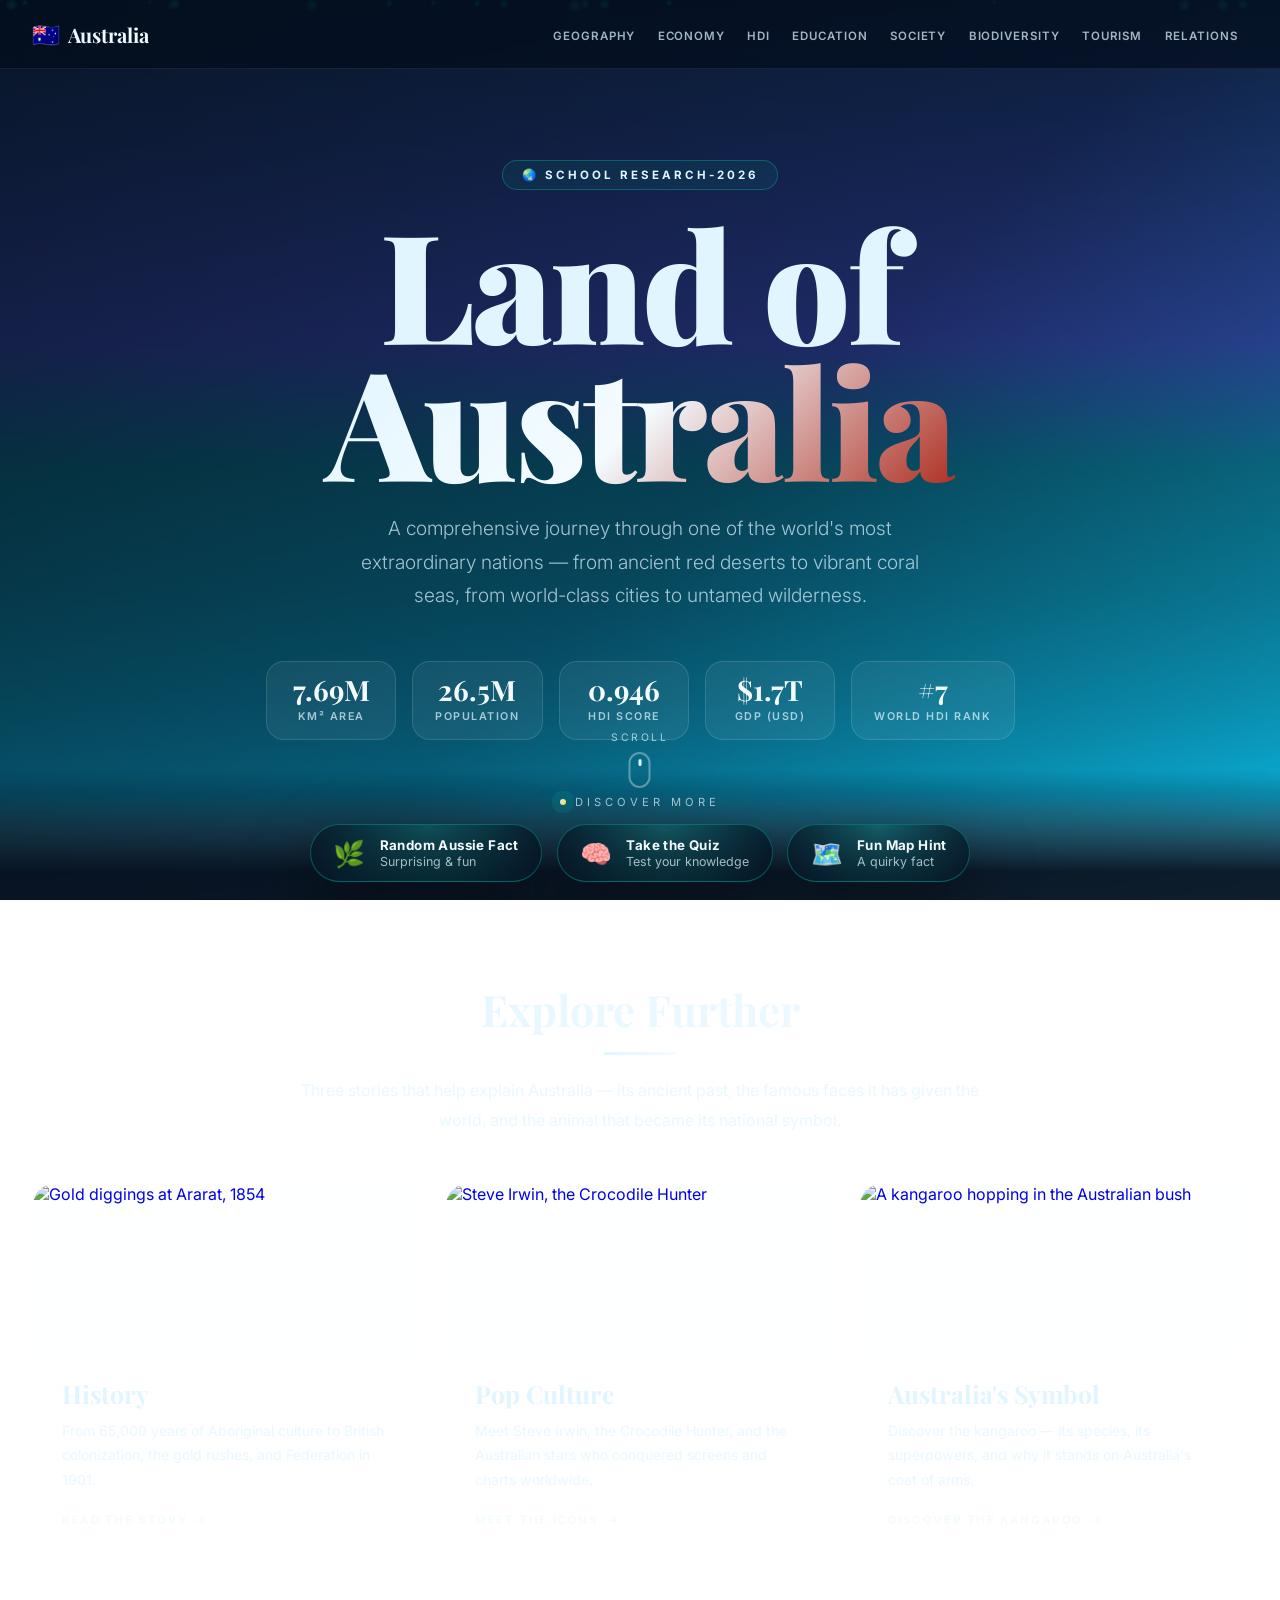
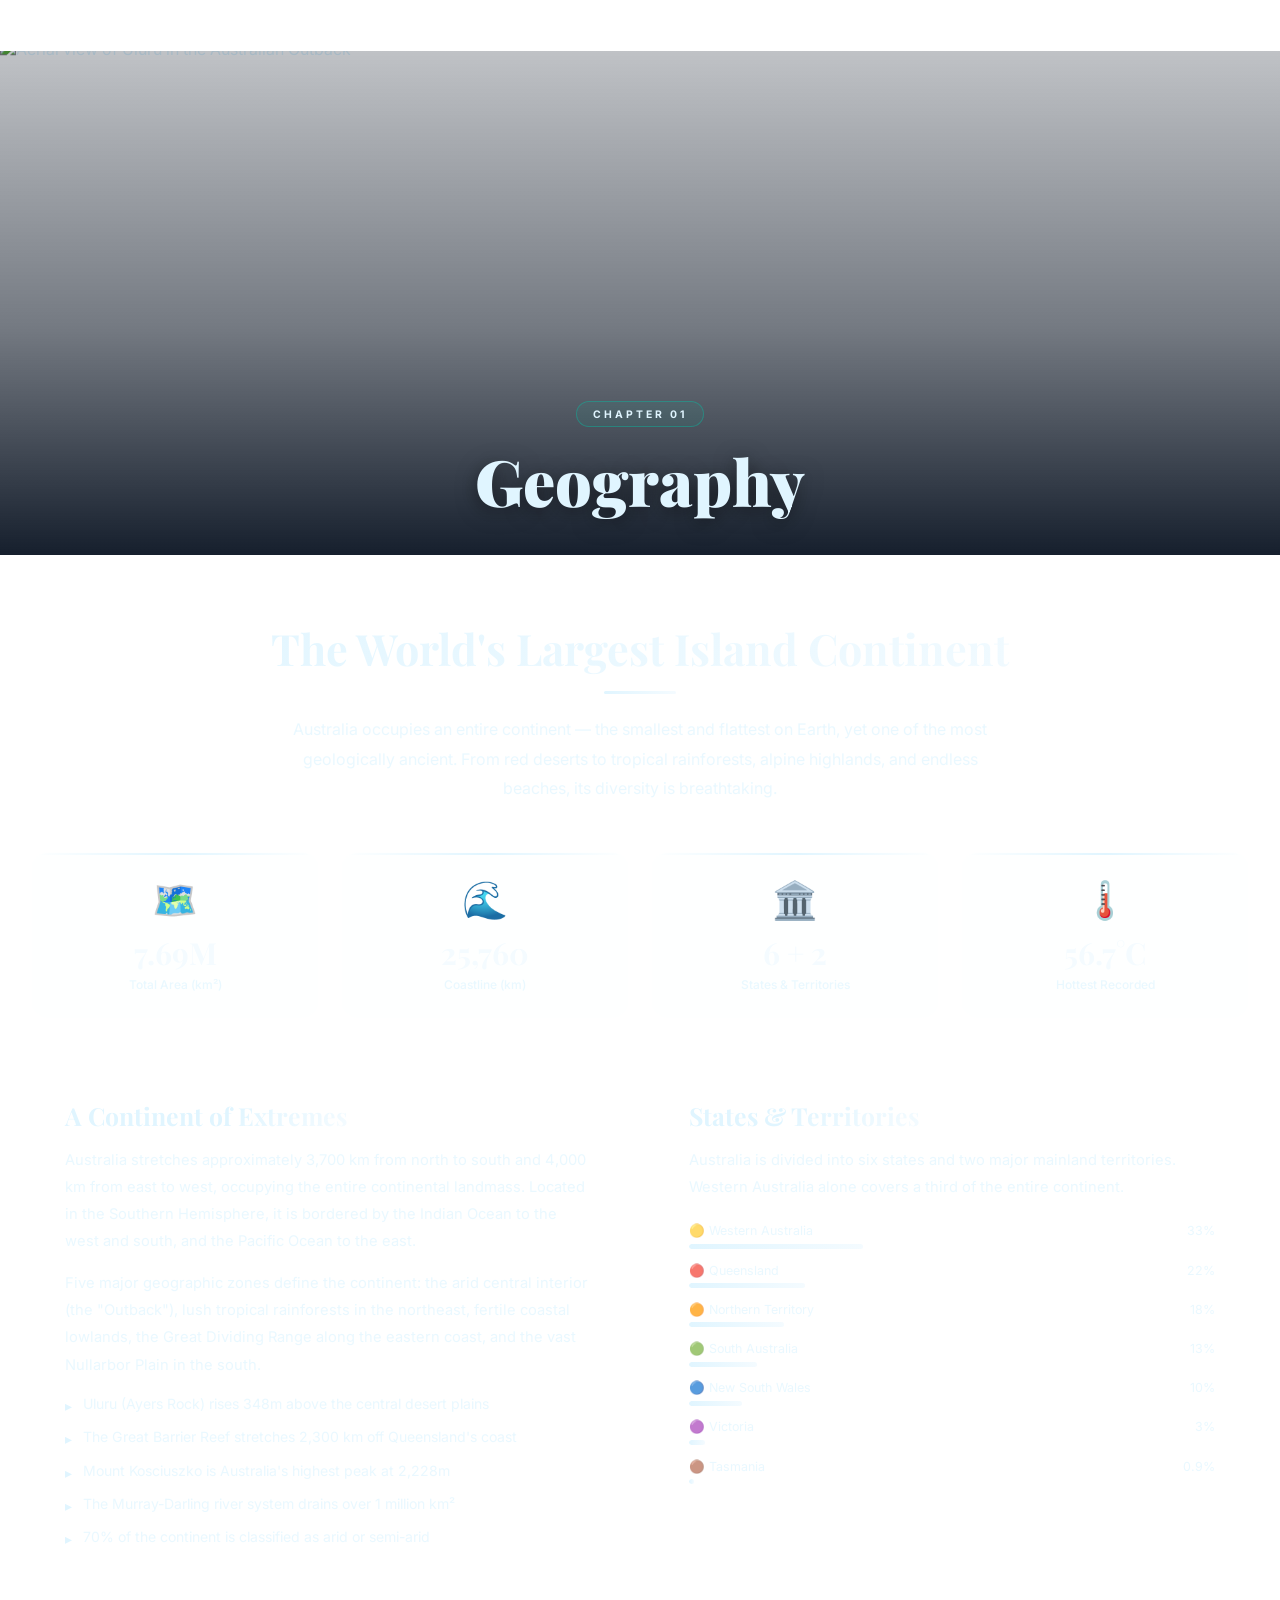
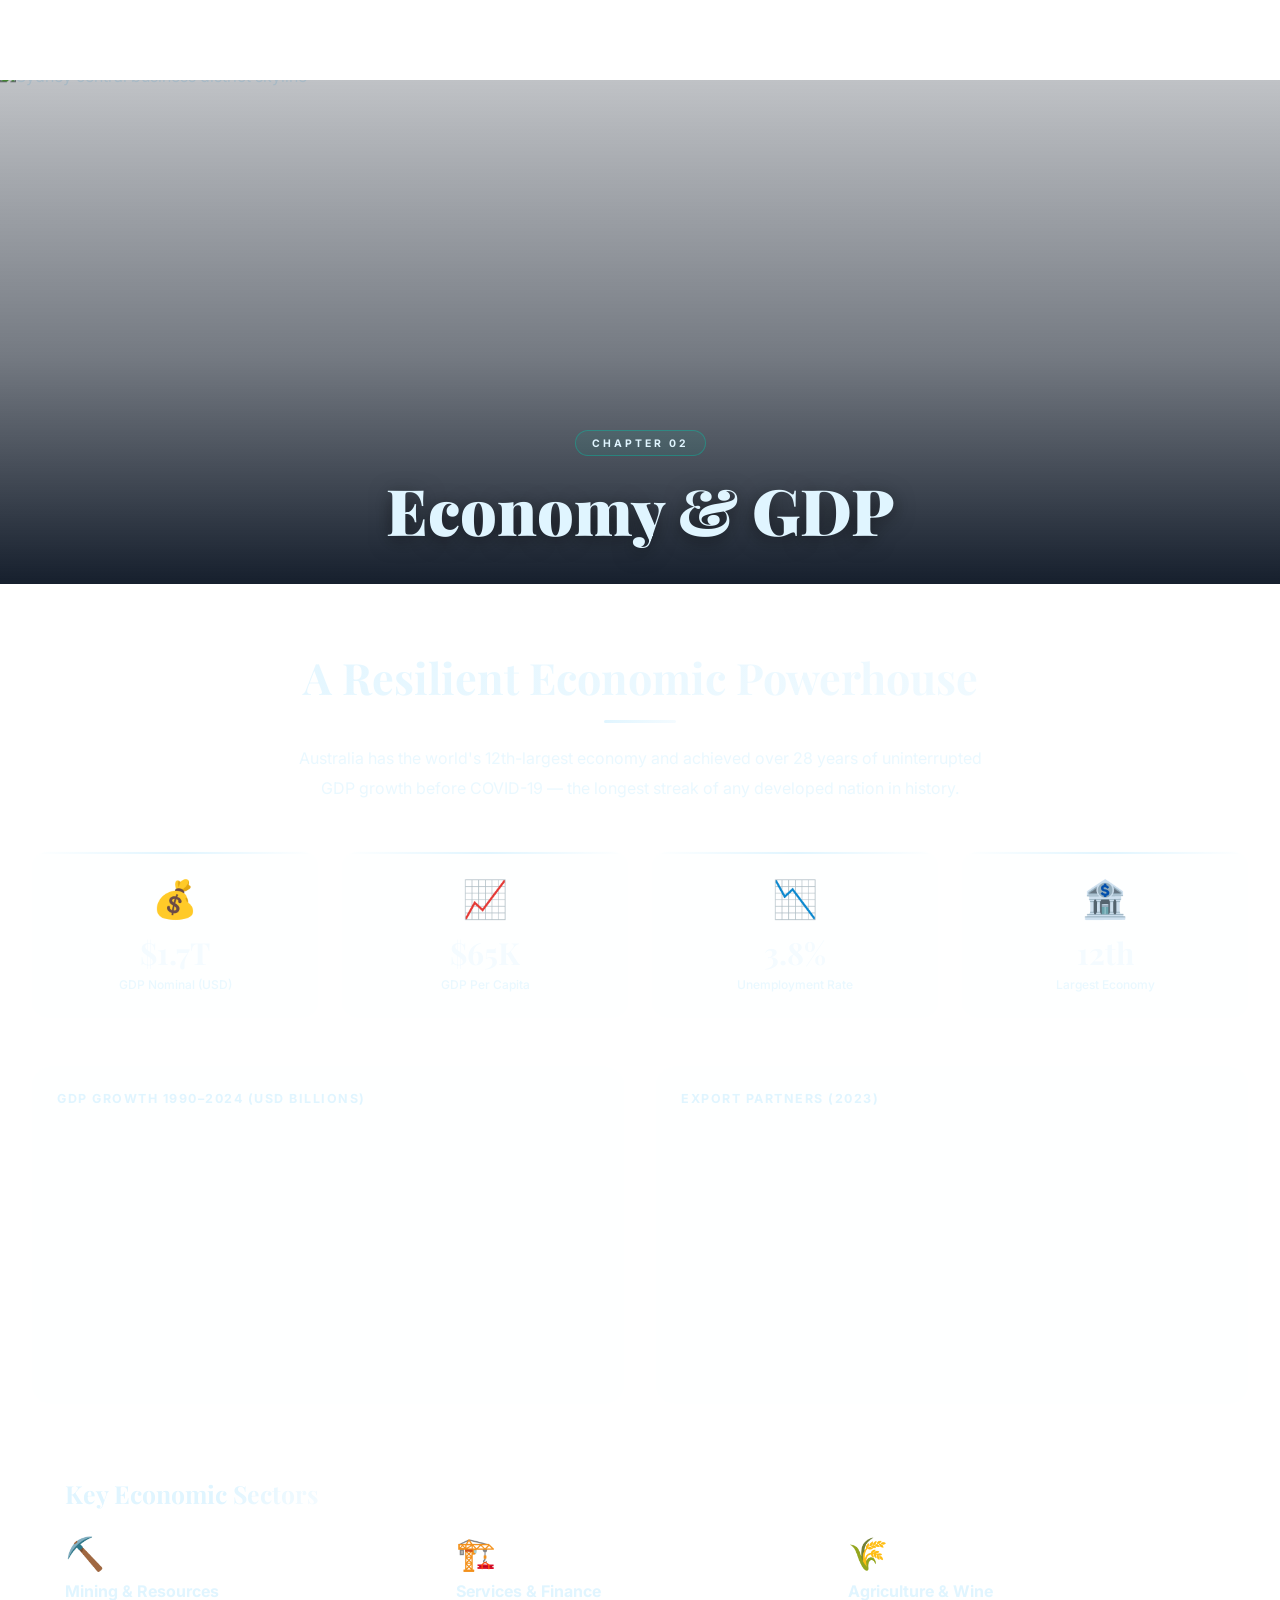
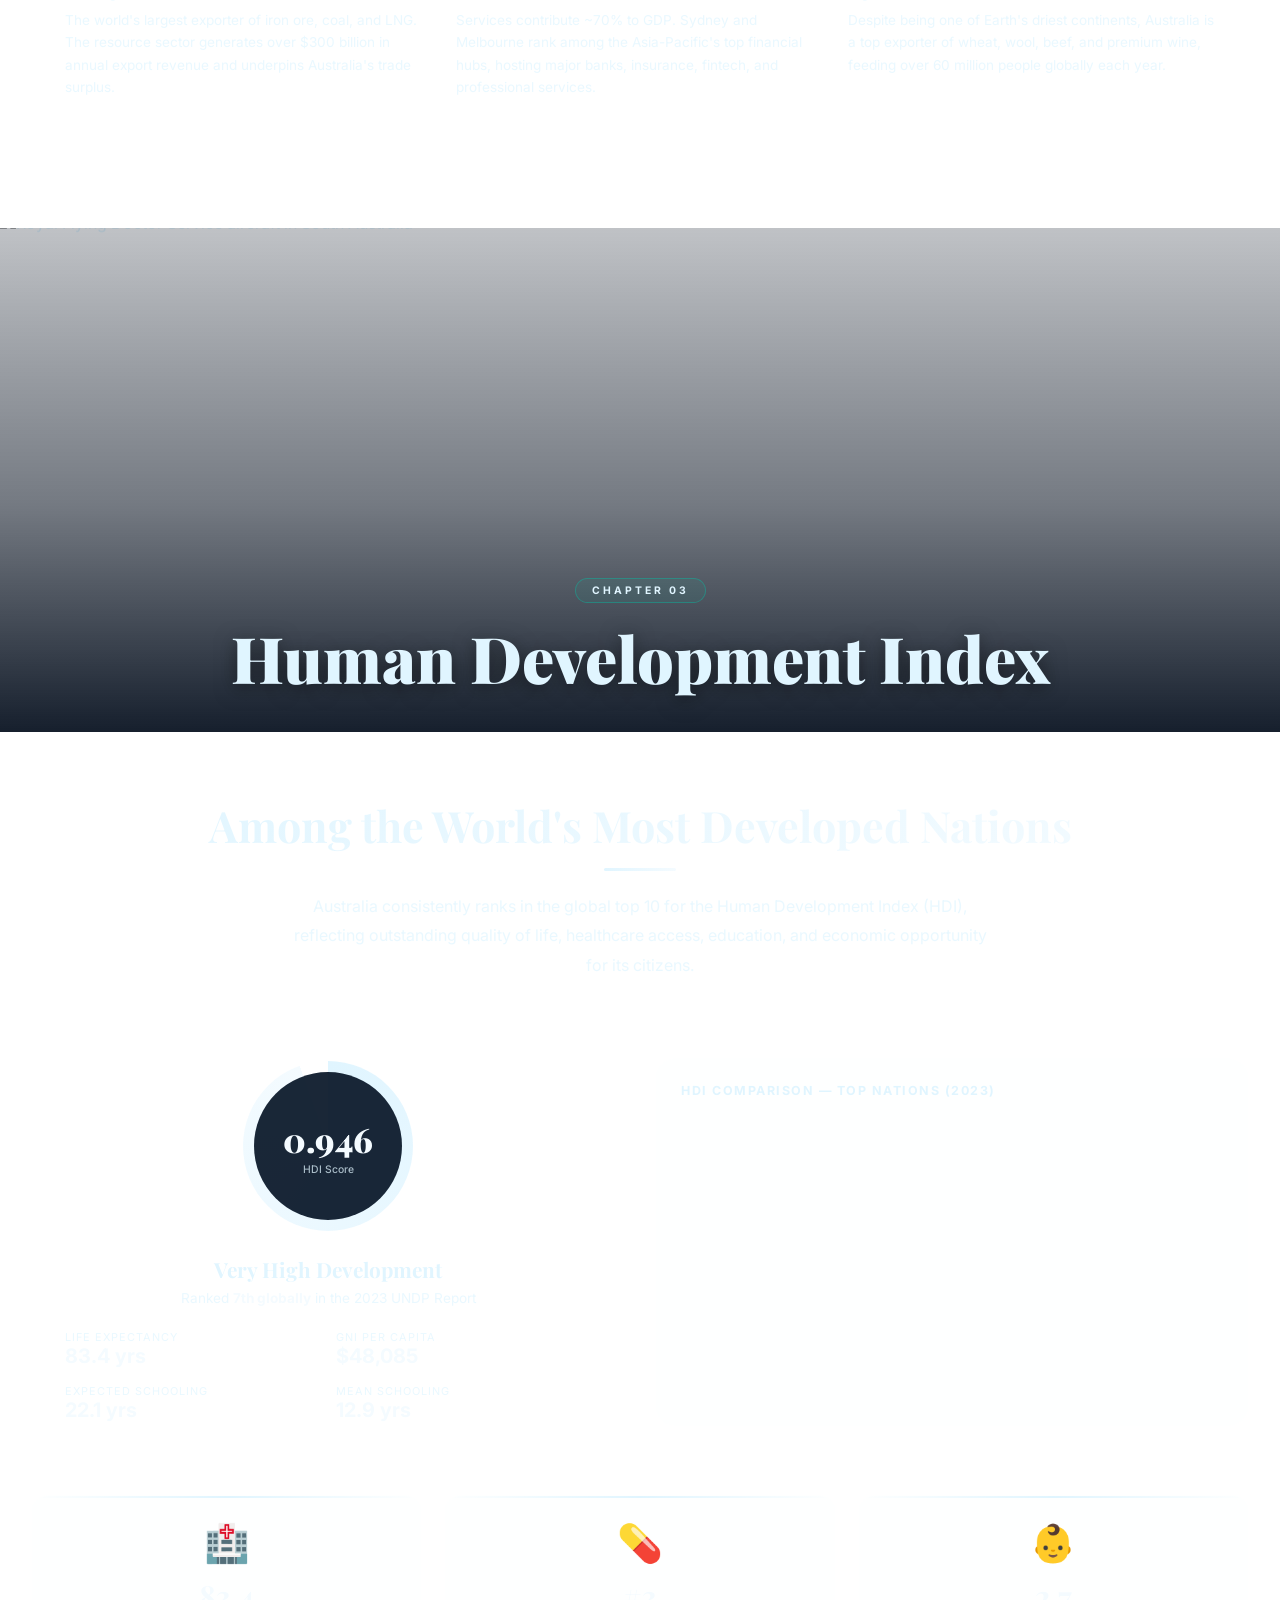
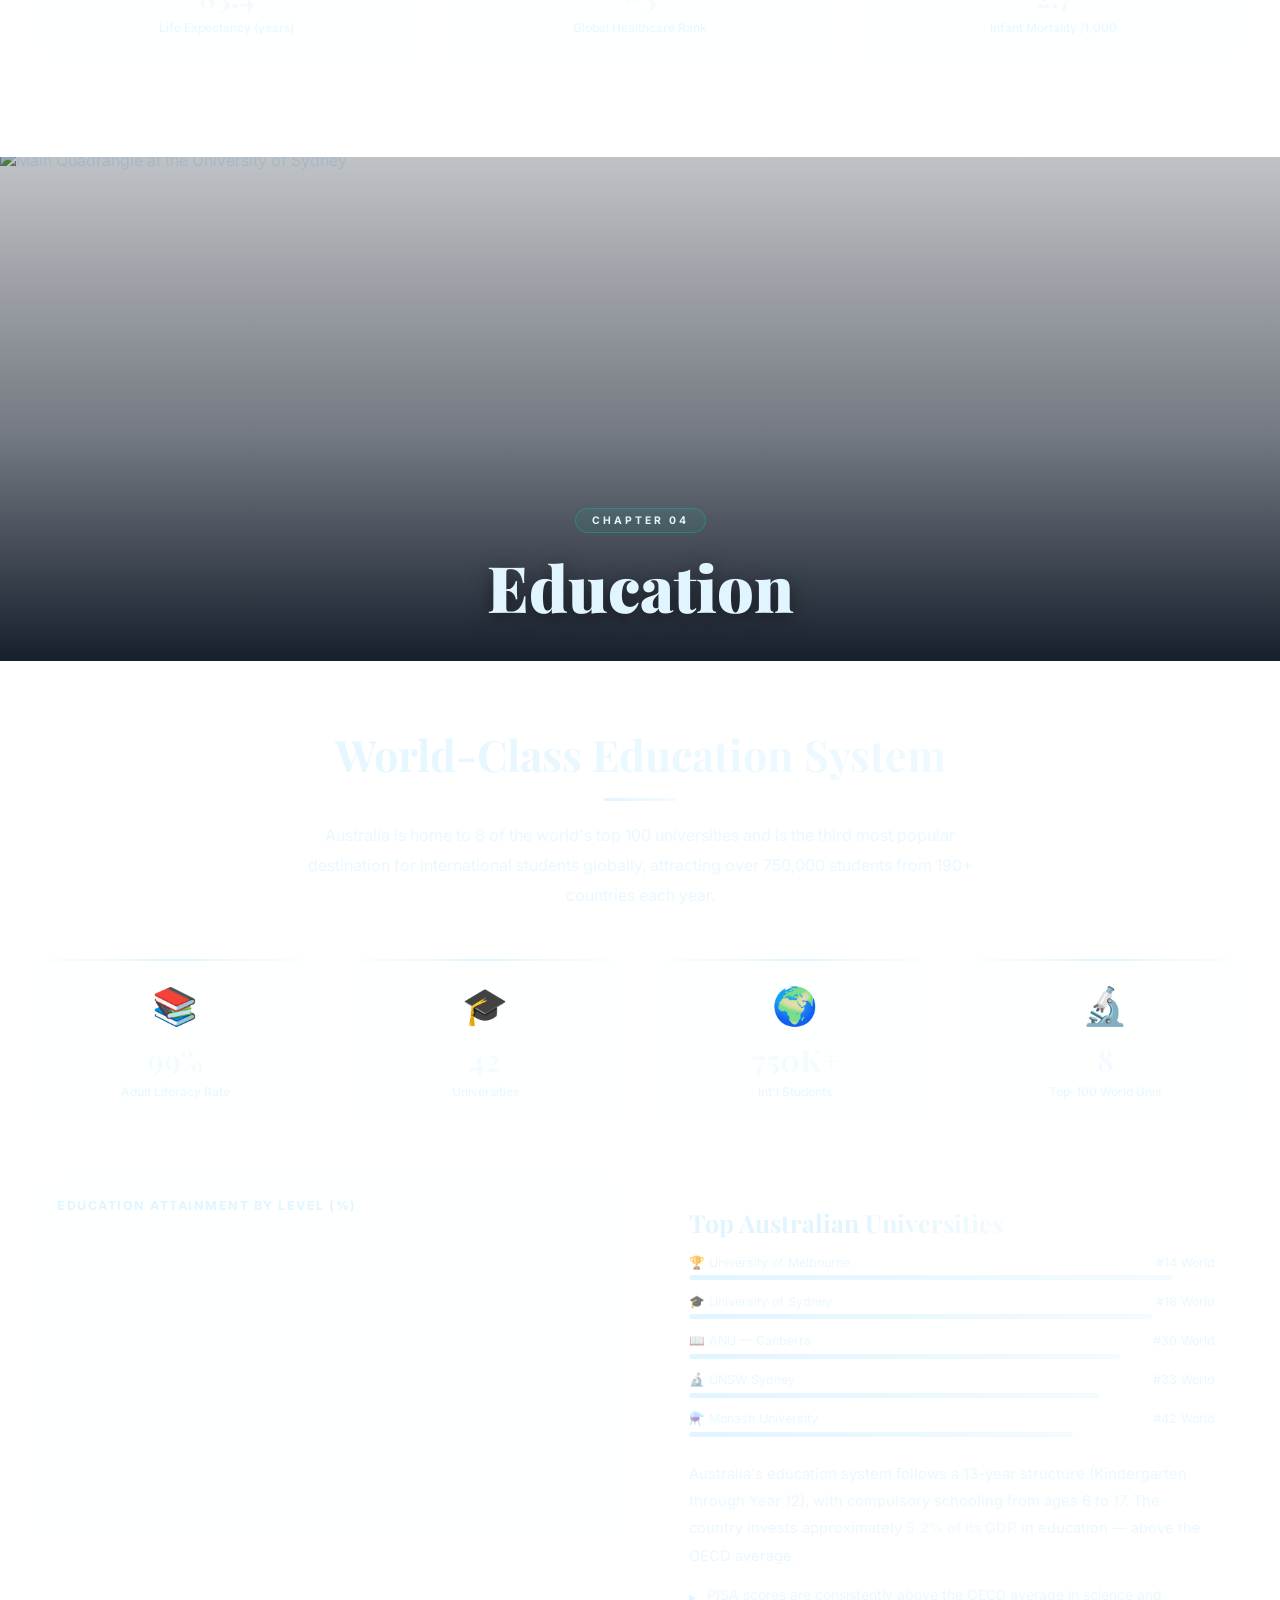
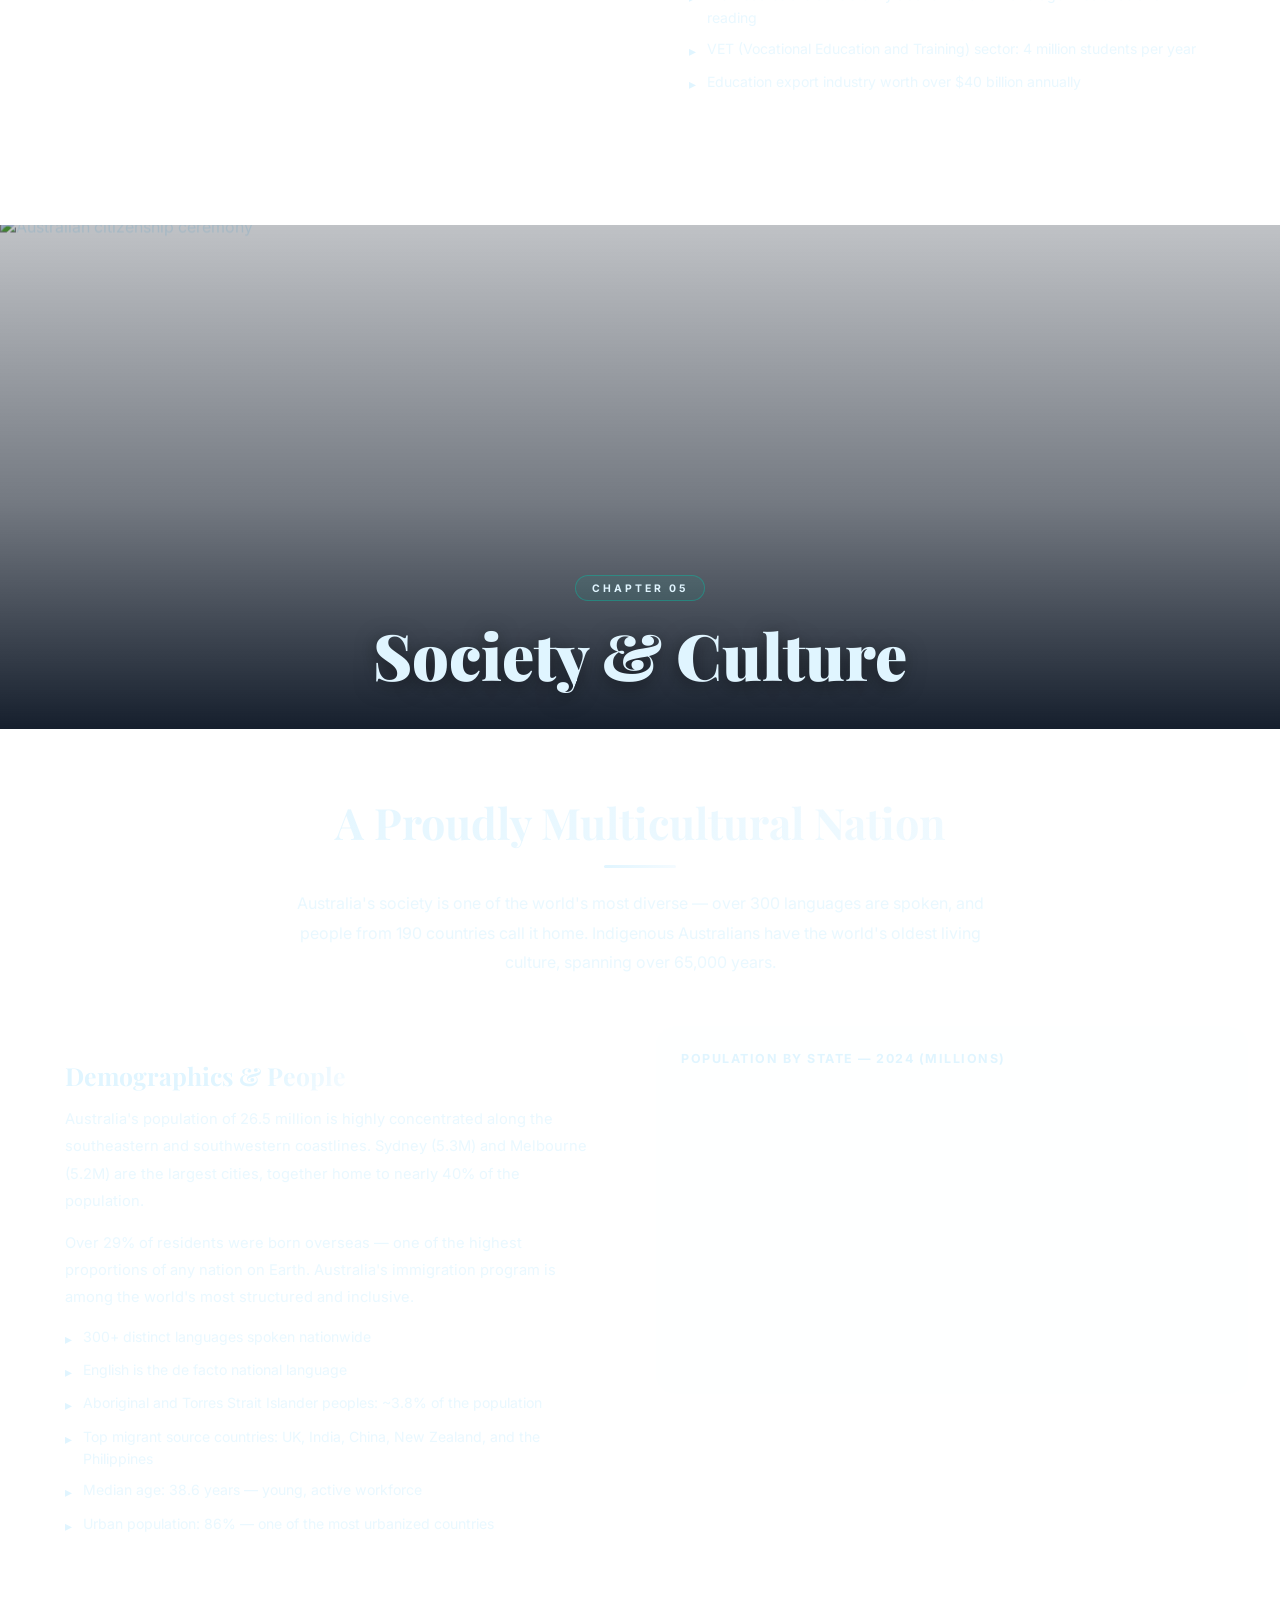
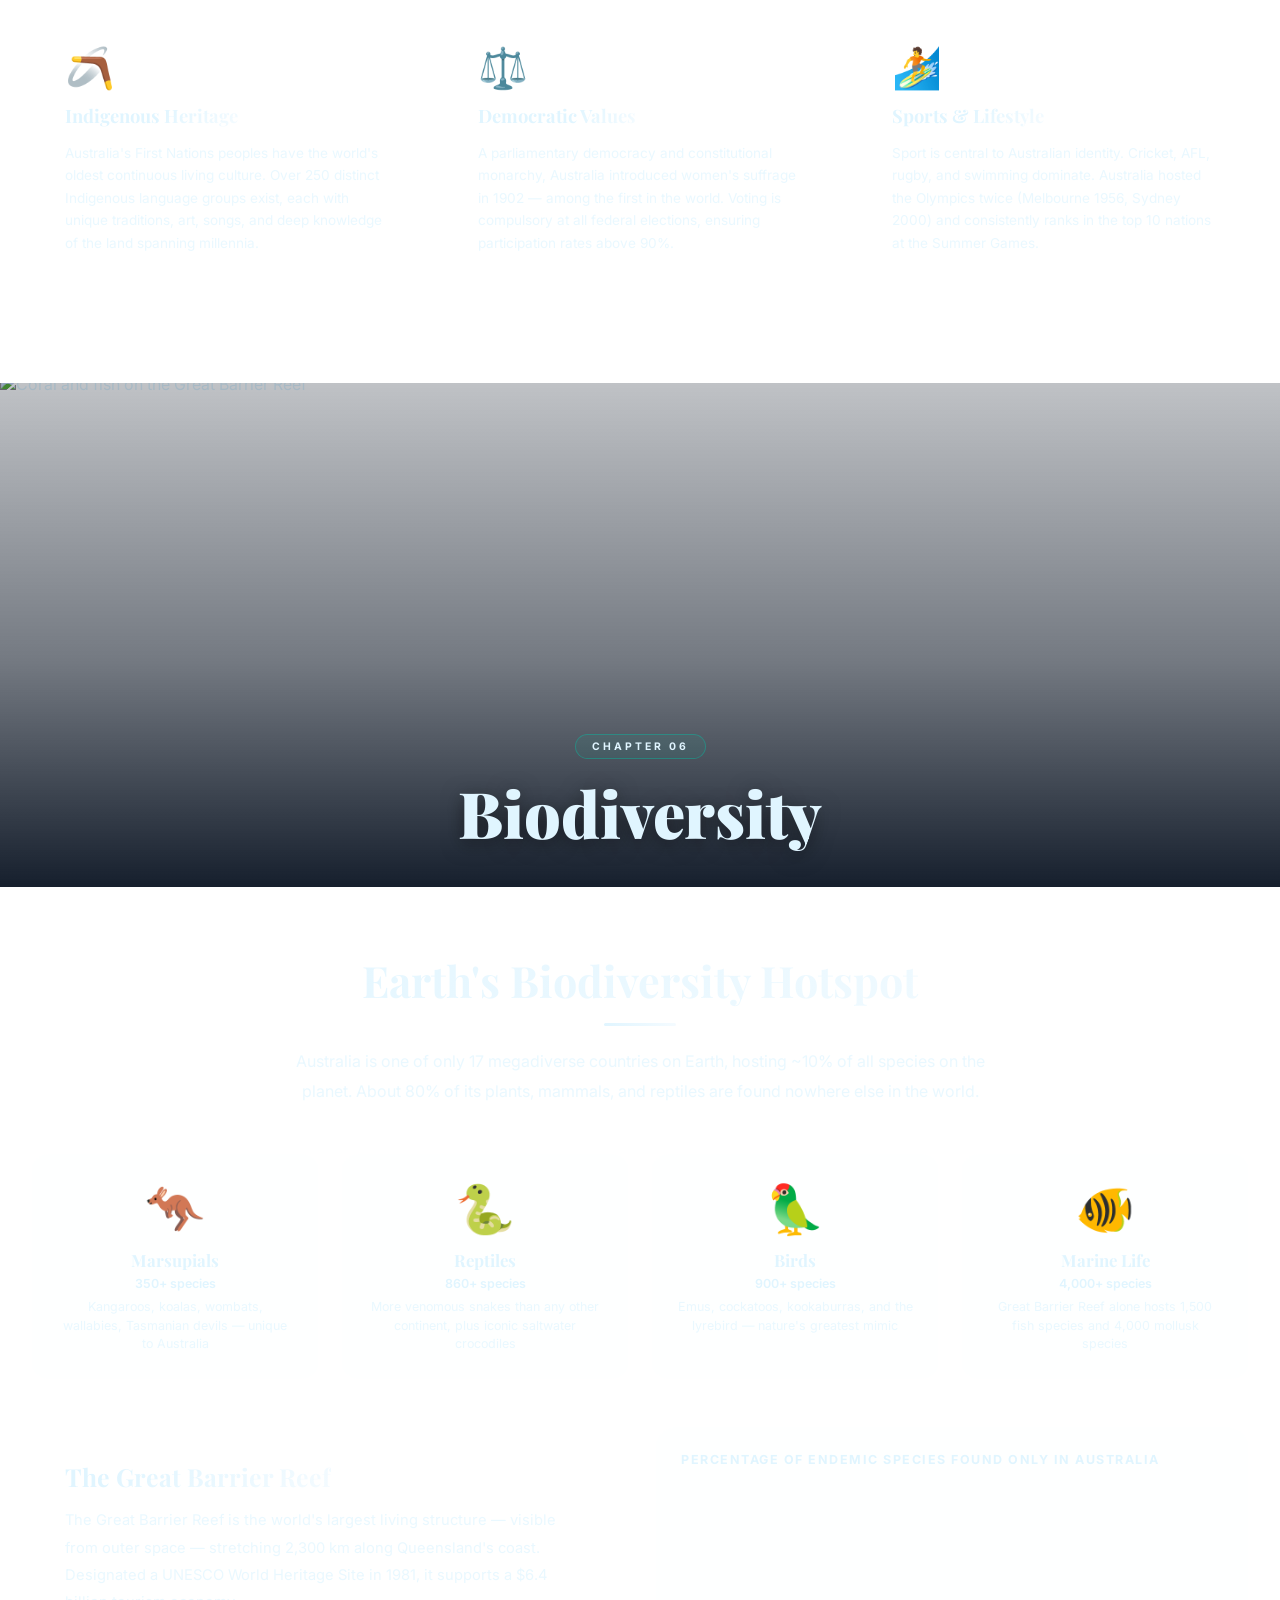
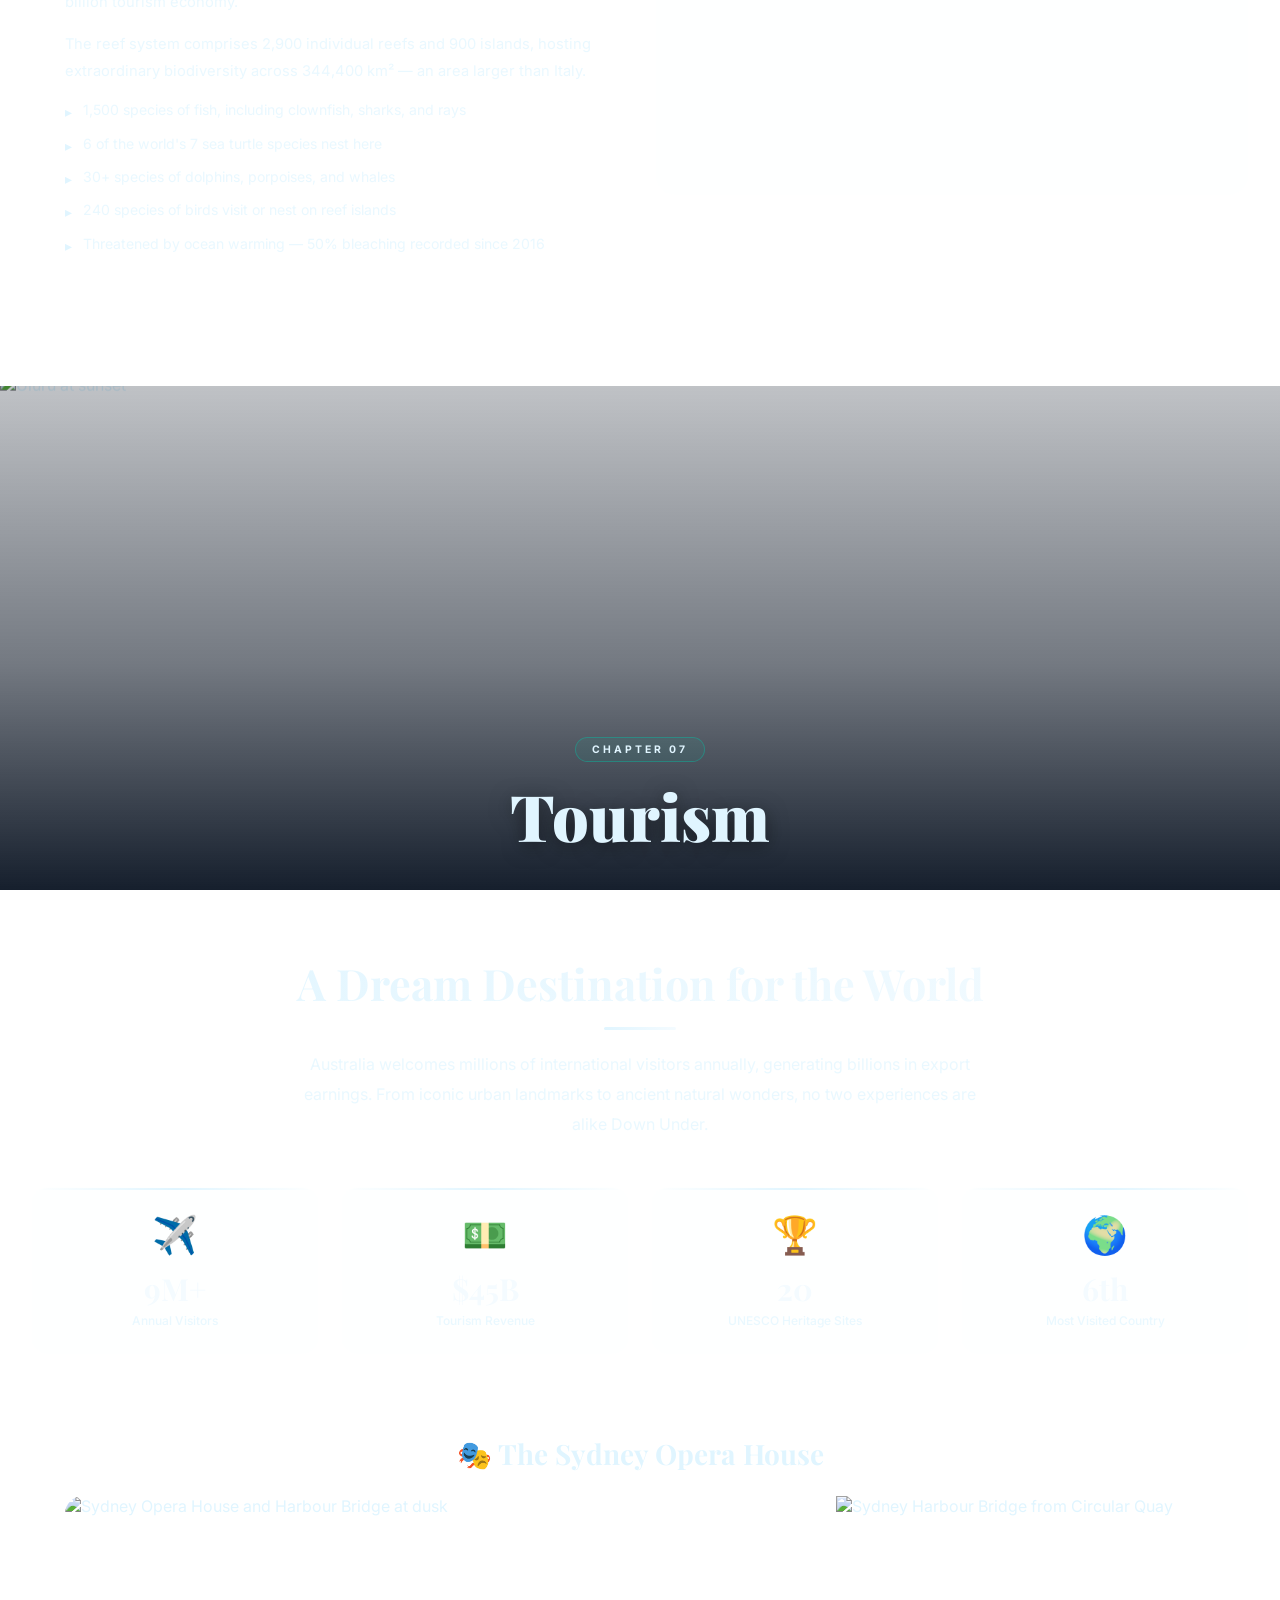
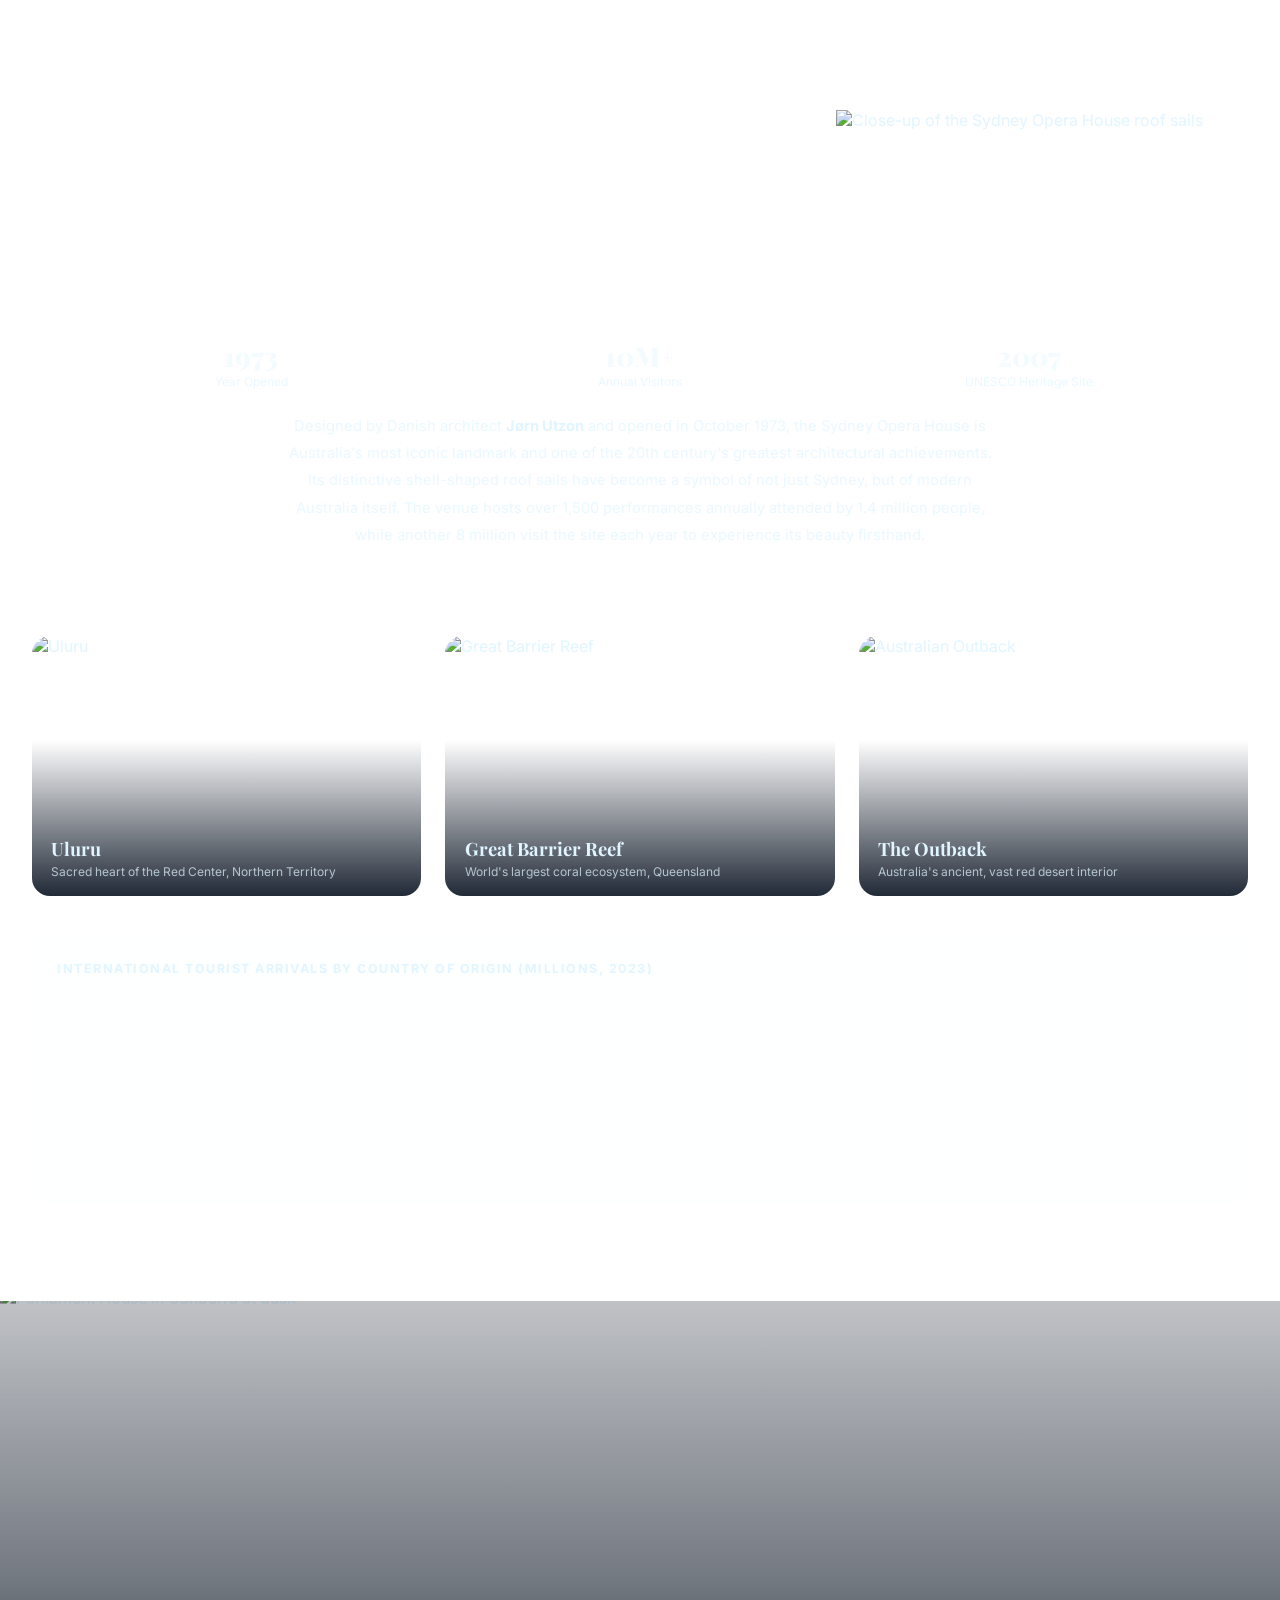
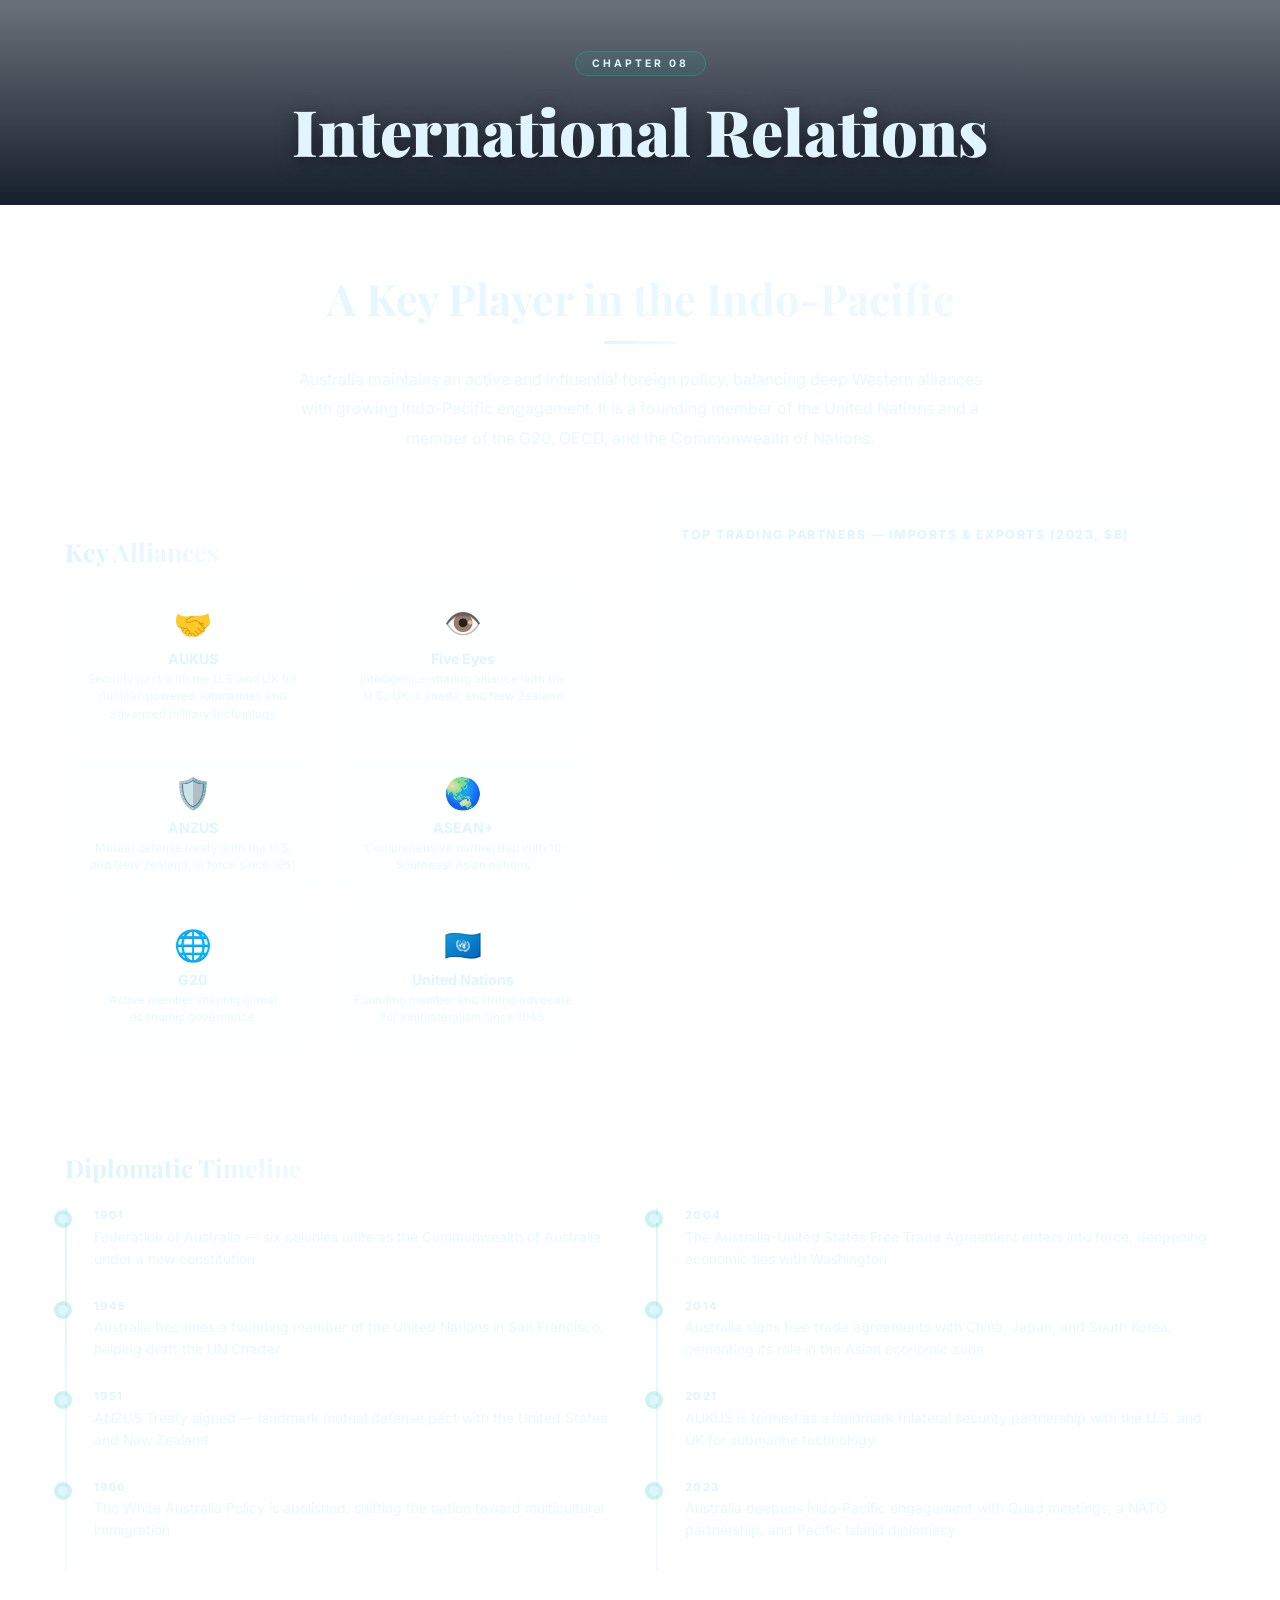
==== index.html @ 4364b7e6 "Site Austraia" ====
<!DOCTYPE html>
<html lang="en">
<head>
  <meta charset="UTF-8" />
  <meta name="viewport" content="width=device-width, initial-scale=1.0" />
  <meta name="description" content="Australia — A comprehensive school project covering geography, economy, HDI, education, society, biodiversity, tourism, and international relations." />
  <title>Australia — Land of Wonders</title>
  <link rel="preconnect" href="https://fonts.googleapis.com" />
  <link rel="preconnect" href="https://fonts.gstatic.com" crossorigin />
  <link href="https://fonts.googleapis.com/css2?family=Playfair+Display:ital,wght@0,400;0,700;0,900;1,400&family=Inter:wght@300;400;500;600;700&display=swap" rel="stylesheet" />
  <script src="https://cdn.jsdelivr.net/npm/chart.js@4.4.0/dist/chart.umd.min.js"></script>
  <style>
    :root{--aussie-gold:#ffd93b;--aussie-green:#00843d;}
    /* =============================================
       RESET & ROOT
    ============================================= */
    *, *::before, *::after { margin:0; padding:0; box-sizing:border-box; }
    :root {
      --c1: #130E39;
      --c2: #1a1660;
      --c3: #221a7a;
      --c4: #2C2085;
      --c5: #3a2aa3;
      --c6: #005A75;
      --c7: #006c8c;
      --c8: #0085ad;
      --c9: #00a3d1;
      --c10: #E0F5FF;
      --aqua: #E0F5FF;
      --aqua-light: #f4fbff;
      --aqua-bright: #ffffff;
      --white: #E0F5FF;
      --muted: rgba(224,245,255,.72);
      --gold: #A31000;
      --orange: #c01500;
      --red: #A31000;
      --glass: rgba(224,245,255,.05);
      --gborder: rgba(224,245,255,.16);
      --shadow: 0 24px 70px rgba(19,14,57,.6);
    }
    html { scroll-behavior: smooth; overflow-x: hidden; }
    body {
      font-family: 'Inter', sans-serif;
      color: var(--white);
      background: linear-gradient(180deg,
        #130E39 0%, #1a1660 12%, #2C2085 26%,
        #3828a3 38%, #005A75 52%, #006c8c 66%,
        #0085ad 78%, #00a3d1 88%, #E0F5FF 100%);
      background-attachment: fixed;
      overflow-x: hidden;
    }
    ::-webkit-scrollbar { width:5px; }
    ::-webkit-scrollbar-track { background: var(--c1); }
    ::-webkit-scrollbar-thumb { background: var(--aqua); border-radius:3px; }

    /* =============================================
       NAVIGATION
    ============================================= */
    nav {
      position: fixed; top:0; left:0; right:0; z-index:1000;
      background: rgba(2,12,27,.65);
      backdrop-filter: blur(24px);
      -webkit-backdrop-filter: blur(24px);
      border-bottom: 1px solid rgba(255,255,255,.08);
      transition: background .3s;
    }
    .nav-inner {
      max-width:1400px; margin:0 auto;
      display:flex; align-items:center; justify-content:space-between;
      padding: 0 2rem; height:68px;
    }
    .nav-logo {
      font-family:'Playfair Display',serif; font-size:1.25rem; font-weight:700;
      text-decoration:none; display:flex; align-items:center; gap:.5rem;
      background: linear-gradient(135deg,var(--aqua),var(--aqua-light));
      -webkit-background-clip:text; -webkit-text-fill-color:transparent; background-clip:text;
    }
    .nav-flag { font-size:1.4rem; -webkit-text-fill-color:initial; }
    .nav-links { list-style:none; display:flex; gap:.1rem; }
    .nav-links a {
      color: var(--muted); text-decoration:none; font-size:.72rem;
      font-weight:600; text-transform:uppercase; letter-spacing:.9px;
      padding:.45rem .65rem; border-radius:6px; transition:all .25s;
    }
    .nav-links a:hover, .nav-links a.active {
      color: var(--aqua-light); background: rgba(0,196,168,.12);
    }
    .hamburger {
      display:none; flex-direction:column; gap:5px;
      cursor:pointer; padding:6px; background:none; border:none;
    }
    .hamburger span {
      display:block; width:24px; height:2px; background:var(--white);
      border-radius:2px; transition:all .3s;
    }
    .mobile-menu {
      display:none; position:fixed; top:68px; left:0; right:0;
      background: rgba(7,21,38,.97); backdrop-filter:blur(24px);
      padding:1rem 1.5rem; z-index:998;
      border-bottom: 1px solid rgba(255,255,255,.08);
    }
    .mobile-menu.open { display:block; }
    .mobile-menu ul { list-style:none; display:flex; flex-direction:column; gap:.25rem; }
    .mobile-menu a {
      color:var(--muted); text-decoration:none; font-size:.88rem;
      font-weight:600; text-transform:uppercase; letter-spacing:.8px;
      padding:.75rem 1rem; border-radius:10px; display:block; transition:all .25s;
    }
    .mobile-menu a:hover { color:var(--aqua-light); background:rgba(0,196,168,.1); }

    /* =============================================
       HERO
    ============================================= */
    #hero {
      position:relative; height:100vh; min-height:680px;
      display:flex; align-items:center; justify-content:center; overflow:hidden;
    }
    .hero-bg {
      position:absolute; inset:0;
      background: url('https://upload.wikimedia.org/wikipedia/commons/thumb/0/05/Petermann_Ranges_%28AU%29%2C_Uluru-Kata_Tjuta_National_Park%2C_Uluru_--_2019_--_3602-6.jpg/1920px-Petermann_Ranges_%28AU%29%2C_Uluru-Kata_Tjuta_National_Park%2C_Uluru_--_2019_--_3602-6.jpg') center/cover no-repeat;
      transform: scale(0.98);
      will-change:transform; filter:saturate(1.08);
    }
    .hero-overlay {
      position:absolute; inset:0;
      background: linear-gradient(135deg,rgba(6,24,32,.78) 0%,rgba(11,44,58,.58) 55%,rgba(34,211,238,.32) 100%);
    }
    .hero-particles {
      position:absolute; inset:0; overflow:hidden; pointer-events:none; z-index:1;
    }
    #heroParticles span{filter:blur(.2px);}
    .particle {
      position:absolute; border-radius:50%;
      background: radial-gradient(circle, rgba(0,196,168,.6), transparent);
      animation: float linear infinite;
    }
    @keyframes float {
      0% { transform: translateY(100vh) scale(0); opacity:0; }
      10% { opacity:.6; }
      90% { opacity:.3; }
      100% { transform: translateY(-10vh) scale(1); opacity:0; }
    }
    .hero-content {
      position:relative; z-index:2; text-align:center; padding:0 1.5rem;
      will-change:transform;
    }
    .hero-eyebrow {
      display:inline-flex; align-items:center; gap:.5rem;
      font-size:.72rem; font-weight:700; letter-spacing:3px; text-transform:uppercase;
      color:var(--aqua); padding:.45rem 1.2rem;
      border: 1px solid rgba(0,196,168,.35); border-radius:100px;
      background: rgba(0,196,168,.08); margin-bottom:1.5rem;
      animation: fadeInDown .9s ease .2s both;
    }
    .hero-title {
      font-family:'Playfair Display',serif; font-weight:900;
      font-size: clamp(3.8rem,12vw,9.5rem); line-height:.9;
      letter-spacing:-3px; margin-bottom:1.5rem;
      animation: fadeInUp .9s ease .4s both;
    }
    .hero-title .l1 { display:block; color:var(--white); }
    .hero-title .l2 {
      display:block;
      background: linear-gradient(135deg, var(--aqua) 0%, var(--aqua-light) 50%, var(--gold) 100%);
      -webkit-background-clip:text; -webkit-text-fill-color:transparent; background-clip:text;
    }
    .hero-subtitle {
      font-size: clamp(.95rem,2.2vw,1.2rem); font-weight:300;
      color:var(--muted); max-width:580px; margin:0 auto 3rem;
      line-height:1.75; animation: fadeInUp .9s ease .6s both;
    }
    .hero-stats {
      display:flex; justify-content:center; flex-wrap:wrap; gap:1rem;
      animation: fadeInUp .9s ease .8s both;
    }
    .hero-stat {
      background: rgba(255,255,255,.06); border:1px solid rgba(255,255,255,.12);
      border-radius:18px; padding:.9rem 1.4rem; backdrop-filter:blur(12px);
      text-align:center; min-width:130px;
      transition: transform .3s, border-color .3s;
    }
    .hero-stat:hover { transform:translateY(-4px); border-color:rgba(0,196,168,.4); }
    .hero-stat .v {
      font-family:'Playfair Display',serif; font-size:1.75rem; font-weight:700;
      color:var(--aqua-light); display:block; line-height:1;
    }
    .hero-stat .l {
      font-size:.67rem; font-weight:600; text-transform:uppercase;
      letter-spacing:1.5px; color:var(--muted); margin-top:.3rem;
    }
    .scroll-cue {
      position:absolute; bottom:7rem; left:50%; transform:translateX(-50%);
      display:flex; flex-direction:column; align-items:center; gap:.5rem;
      animation: fadeIn 1s ease 1.2s both;
      z-index:4;
    }
    .scroll-cue span { font-size:.65rem; letter-spacing:2.5px; text-transform:uppercase; color:var(--muted); }
    .scroll-mouse {
      width:22px; height:36px; border:2px solid rgba(255,255,255,.35);
      border-radius:11px; display:flex; justify-content:center; padding-top:5px;
    }
    .scroll-dot { width:3px; height:7px; background:var(--aqua); border-radius:2px; animation:sdot 1.6s ease-in-out infinite; }
    .interactive-strip{
      position:absolute;left:0;right:0;bottom:0;z-index:3;
      background:linear-gradient(180deg,transparent 0%,rgba(2,12,27,.92) 78%);
      padding:1.6rem 1.5rem 1.1rem;
    }
    .strip-inner{
      max-width:1100px;margin:0 auto;
      display:flex;flex-direction:column;gap:.9rem;align-items:center;
    }
    .strip-label{
      display:flex;align-items:center;gap:.6rem;font-size:.7rem;text-transform:uppercase;letter-spacing:4px;color:var(--muted);
    }
    .strip-dot{width:6px;height:6px;border-radius:50%;background:linear-gradient(135deg,var(--aqua),var(--aussie-gold));box-shadow:0 0 0 8px rgba(0,196,168,.12);}
    .strip-buttons{display:flex;flex-wrap:wrap;justify-content:center;gap:.9rem;width:100%;}
    .strip-btn{
      display:flex;align-items:center;gap:.9rem;text-align:left;
      background:radial-gradient(circle at top,rgba(0,196,168,.18),rgba(7,21,38,.92));
      border:1px solid rgba(0,196,168,.4);color:var(--aqua-light);
      padding:.8rem 1.4rem;border-radius:999px;cursor:pointer;
      transition:all .3s ease;font-family:inherit;backdrop-filter:blur(18px);-webkit-backdrop-filter:blur(18px);
      box-shadow:0 30px 70px rgba(0,0,0,.4);
    }
    .strip-btn:hover{
      transform:translateY(-4px);
      border-color:rgba(255,217,59,.75);
      box-shadow:0 44px 90px rgba(0,196,168,.26);
    }
    .strip-icon{font-size:1.6rem;}
    .strip-text{display:flex;flex-direction:column;line-height:1.08;}
    .strip-title{font-weight:700;letter-spacing:.4px;}
    .strip-sub{font-size:.78rem;color:var(--muted);margin-top:.2rem;}
    @keyframes sdot { 0%,100%{transform:translateY(0);opacity:1;} 50%{transform:translateY(9px);opacity:.3;} }

    /* =============================================
       SECTION COMMON
    ============================================= */
    .section-wrap { position:relative; overflow:hidden; }
    .sec-img-wrap {
      position:relative; height:56vh; min-height:360px; overflow:hidden;
    }
    .sec-img-wrap img {
      position:absolute; top:-2%; left:0;
      width:100%; height:104%; object-fit:cover;
      object-position:center 50%;
      will-change:transform; transition:none;
    }
    .sec-img-overlay {
      position:absolute; inset:0;
      background: linear-gradient(to bottom, rgba(2,12,27,.25) 0%, rgba(2,12,27,.55) 55%, rgba(2,12,27,.92) 100%);
    }
    .sec-img-label {
      position:absolute; bottom:2rem; left:50%;
      transform:translateX(-50%); text-align:center; z-index:2; width:100%;
      padding: 0 1rem;
    }
    .sec-tag {
      display:inline-block; font-size:.65rem; font-weight:700;
      letter-spacing:3px; text-transform:uppercase; color:var(--aqua);
      padding:.32rem 1rem; border:1px solid rgba(0,196,168,.4);
      border-radius:100px; background:rgba(0,196,168,.07); margin-bottom:.7rem;
    }
    .sec-img-label h2 {
      font-family:'Playfair Display',serif;
      font-size: clamp(2rem,6vw,4rem); font-weight:900;
      color:var(--white); text-shadow:0 4px 20px rgba(0,0,0,.5);
    }
    .sec-content { max-width:1300px; margin:0 auto; padding:4rem 2rem 6rem; }

    /* GLASS CARDS */
    .gc {
      background: rgba(255,255,255,.04); border:1px solid rgba(255,255,255,.09);
      border-radius:20px; padding:2rem; backdrop-filter:blur(10px);
      -webkit-backdrop-filter:blur(10px); transition:all .4s ease;
    }
    .gc:hover {
      background: rgba(255,255,255,.07); border-color:rgba(0,196,168,.28);
      transform:translateY(-4px); box-shadow:0 24px 60px rgba(0,0,0,.3);
    }

    /* GRIDS */
    .g2 { display:grid; grid-template-columns:1fr 1fr; gap:2rem; align-items:start; }
    .g3 { display:grid; grid-template-columns:repeat(3,1fr); gap:1.5rem; }
    .g4 { display:grid; grid-template-columns:repeat(4,1fr); gap:1.5rem; }

    /* STAT CARDS */
    .sc {
      background:var(--glass); border:1px solid rgba(255,255,255,.08);
      border-radius:16px; padding:1.5rem; text-align:center;
      transition:all .3s; position:relative; overflow:hidden;
    }
    .sc::before {
      content:''; position:absolute; top:0; left:0; right:0; height:2px;
      background: linear-gradient(90deg,transparent,var(--aqua),transparent);
    }
    .sc:hover { border-color:rgba(0,196,168,.32); transform:translateY(-4px); box-shadow:var(--shadow); }
    .sc .si { font-size:2.3rem; margin-bottom:.65rem; display:block; }
    .sc .sn { font-family:'Playfair Display',serif; font-size:1.9rem; font-weight:700; color:var(--aqua-light); display:block; }
    .sc .sl { font-size:.75rem; color:var(--muted); margin-top:.25rem; font-weight:500; }

    /* INTRO BLOCK */
    .intro { text-align:center; margin-bottom:3rem; }
    .intro h3 {
      font-family:'Playfair Display',serif; font-size:clamp(1.7rem,4vw,2.7rem);
      font-weight:700; margin-bottom:.8rem;
      background:linear-gradient(135deg,var(--white),var(--aqua-light));
      -webkit-background-clip:text; -webkit-text-fill-color:transparent; background-clip:text;
    }
    .intro p { font-size:1rem; color:var(--muted); max-width:700px; margin:0 auto; line-height:1.85; }
    .divider { width:72px; height:3px; background:linear-gradient(90deg,var(--aqua),var(--aqua-light)); border-radius:2px; margin:.9rem auto 1.3rem; }

    /* TEXT */
    .t-head { font-family:'Playfair Display',serif; font-size:1.55rem; font-weight:700; color:var(--white); margin-bottom:.9rem; }
    .t-head span { background:linear-gradient(135deg,var(--aqua),var(--aqua-light)); -webkit-background-clip:text; -webkit-text-fill-color:transparent; background-clip:text; }
    .t-body { font-size:.92rem; color:var(--muted); line-height:1.85; margin-bottom:.9rem; }
    .flist { list-style:none; display:flex; flex-direction:column; gap:.55rem; margin-top:.8rem; }
    .flist li { display:flex; align-items:flex-start; gap:.7rem; font-size:.88rem; color:var(--muted); line-height:1.6; }
    .flist li::before { content:'▸'; color:var(--aqua); flex-shrink:0; margin-top:2px; }

    /* CHARTS */
    .chart-box {
      background:var(--glass); border:1px solid rgba(255,255,255,.08);
      border-radius:20px; padding:1.5rem;
    }
    .chart-title { font-size:.78rem; font-weight:700; color:var(--aqua); text-transform:uppercase; letter-spacing:1.5px; margin-bottom:1.2rem; }

    /* PROGRESS BARS */
    .pb-wrap { margin-bottom:.85rem; }
    .pb-label { display:flex; justify-content:space-between; font-size:.78rem; color:var(--muted); margin-bottom:.35rem; }
    .pb-track { height:5px; background:rgba(255,255,255,.07); border-radius:3px; overflow:hidden; }
    .pb-fill { height:100%; border-radius:3px; background:linear-gradient(90deg,var(--aqua),var(--aqua-light)); width:0; transition:width 1.6s cubic-bezier(.4,0,.2,1); }

    /* HDI CIRCLE */
    .hdi-ring {
      width:170px; height:170px; border-radius:50%;
      background: conic-gradient(var(--aqua) 0deg, var(--aqua-light) calc(.946*360deg), rgba(255,255,255,.07) calc(.946*360deg));
      display:flex; align-items:center; justify-content:center;
      margin:0 auto 1.5rem; position:relative;
    }
    .hdi-inner {
      width:148px; height:148px; border-radius:50%;
      background: rgba(7,21,38,.92); display:flex; flex-direction:column;
      align-items:center; justify-content:center;
    }
    .hdi-inner .val { font-family:'Playfair Display',serif; font-size:2.1rem; font-weight:900; color:var(--aqua-light); }
    .hdi-inner .lbl { font-size:.65rem; color:var(--muted); font-weight:500; margin-top:.15rem; }

    /* TIMELINE */
    .timeline { position:relative; padding-left:1.8rem; }
    .timeline::before {
      content:''; position:absolute; left:0; top:0; bottom:0; width:2px;
      background:linear-gradient(180deg,var(--aqua),var(--aqua-light));
    }
    .tl-item { position:relative; margin-bottom:1.8rem; }
    .tl-item::before {
      content:''; position:absolute; left:-2.25rem; top:.35rem;
      width:10px; height:10px; border-radius:50%; background:var(--aqua);
      box-shadow:0 0 0 4px rgba(0,196,168,.2);
    }
    .tl-year { font-size:.7rem; font-weight:700; color:var(--aqua); letter-spacing:1.5px; text-transform:uppercase; margin-bottom:.2rem; }
    .tl-text { font-size:.87rem; color:var(--muted); line-height:1.6; }

    /* ALLIANCE BADGES */
    .ab {
      background:var(--glass); border:1px solid rgba(255,255,255,.09);
      border-radius:14px; padding:1.1rem; text-align:center; transition:all .3s;
    }
    .ab:hover { border-color:rgba(0,196,168,.38); background:rgba(0,196,168,.07); transform:translateY(-3px); }
    .ab .ai { font-size:1.9rem; display:block; margin-bottom:.45rem; }
    .ab .an { font-weight:700; font-size:.88rem; color:var(--white); margin-bottom:.25rem; }
    .ab .ad { font-size:.73rem; color:var(--muted); line-height:1.5; }

    /* SPECIES CARDS */
    .sp-card {
      background:var(--glass); border:1px solid rgba(255,255,255,.08);
      border-radius:16px; padding:1.5rem; text-align:center; transition:all .3s;
    }
    .sp-card:hover { border-color:rgba(0,196,168,.3); transform:translateY(-5px); box-shadow:var(--shadow); }
    .sp-card .sp-ico { font-size:3rem; display:block; margin-bottom:.65rem; }
    .sp-card .sp-name { font-family:'Playfair Display',serif; font-size:1.05rem; font-weight:700; color:var(--white); margin-bottom:.3rem; }
    .sp-card .sp-count { font-size:.78rem; color:var(--aqua); font-weight:600; }
    .sp-card .sp-desc { font-size:.78rem; color:var(--muted); margin-top:.45rem; line-height:1.5; }

    /* DESTINATION CARDS */
    .dest-card {
      position:relative; border-radius:18px; overflow:hidden;
      height:260px; cursor:pointer;
    }
    .dest-card img { width:100%; height:100%; object-fit:cover; transition:transform .5s ease; }
    .dest-card:hover img { transform:scale(1.02); }
    .dest-overlay { position:absolute; inset:0; background:linear-gradient(to top,rgba(2,12,27,.88) 0%,transparent 60%); }
    .dest-info { position:absolute; bottom:0; left:0; right:0; padding:1.1rem 1.2rem; }
    .dest-name { font-family:'Playfair Display',serif; font-size:1.15rem; font-weight:700; color:var(--white); margin-bottom:.2rem; }
    .dest-sub { font-size:.75rem; color:var(--muted); }

    /* EXPLORE FURTHER */
    .explore-sec { max-width:1300px; margin:0 auto; padding:5rem 2rem 5.5rem; }
    .explore-grid { display:grid; grid-template-columns:repeat(3,1fr); gap:1.5rem; }
    .explore-btn {
      position:relative; display:block; text-decoration:none; overflow:hidden;
      border-radius:22px; padding:2.1rem 1.8rem;
      background:linear-gradient(160deg,rgba(255,255,255,.07),rgba(255,255,255,.02));
      border:1px solid rgba(255,255,255,.12); transition:all .4s ease;
    }
    .explore-btn::before {
      content:''; position:absolute; inset:0; opacity:0; transition:opacity .4s;
      background:radial-gradient(circle at 80% 0%,rgba(0,163,209,.28),transparent 62%);
    }
    .explore-btn:hover {
      transform:translateY(-8px); border-color:rgba(0,163,209,.5);
      box-shadow:0 30px 70px rgba(0,0,0,.45);
    }
    .explore-btn:hover::before { opacity:1; }
    .explore-ico { font-size:2.6rem; display:block; margin-bottom:1rem; position:relative; }
    .explore-thumb {
      position:relative; margin:-2.1rem -1.8rem 1.4rem; height:170px;
      overflow:hidden; background:rgba(224,245,255,.06);
    }
    .explore-thumb img {
      width:100%; height:100%; object-fit:cover; display:block;
      transition:transform .5s ease;
    }
    .explore-btn:hover .explore-thumb img { transform:scale(1.018); }
    .explore-btn h3 {
      position:relative; font-family:'Playfair Display',serif; font-size:1.55rem;
      color:var(--white); margin-bottom:.55rem;
    }
    .explore-btn p {
      position:relative; font-size:.88rem; color:var(--muted); line-height:1.75;
    }
    .explore-cta {
      position:relative; display:inline-flex; align-items:center; gap:.5rem;
      margin-top:1.3rem; font-size:.72rem; font-weight:700;
      letter-spacing:1.6px; text-transform:uppercase; color:var(--aqua-light);
    }
    .explore-cta .arrow { transition:transform .3s; }
    .explore-btn:hover .explore-cta .arrow { transform:translateX(5px); }

    /* OPERA GALLERY */
    .opera-gallery {
      display:grid; grid-template-columns:2fr 1fr;
      grid-template-rows:200px 200px; gap:.9rem;
      border-radius:18px; overflow:hidden;
    }
    .og-main { grid-row:1/3; }
    .og-wrap { overflow:hidden; position:relative; }
    .og-wrap img { width:100%; height:100%; object-fit:cover; transition:transform .5s; }
    .og-wrap:hover img { transform:scale(1.015); }

    /* FOOTER */
    footer {
      background:rgba(2,12,27,.85); border-top:1px solid rgba(255,255,255,.08);
      padding:3rem 2rem; text-align:center;
    }
    .footer-logo {
      font-family:'Playfair Display',serif; font-size:2rem; font-weight:900;
      background:linear-gradient(135deg,var(--aqua),var(--aqua-light));
      -webkit-background-clip:text; -webkit-text-fill-color:transparent; margin-bottom:.8rem;
    }
    footer p { color:var(--muted); font-size:.82rem; line-height:1.8; }
    .footer-links { display:flex; justify-content:center; gap:1.2rem; flex-wrap:wrap; margin-top:1.2rem; }
    .footer-links a { color:var(--aqua); text-decoration:none; font-size:.78rem; font-weight:600; transition:color .25s; }
    .footer-links a:hover { color:var(--aqua-light); }

    /* REVEAL ANIMATIONS */
    .reveal { opacity:0; transform:translateY(40px); transition:opacity .8s ease, transform .8s ease; }
    .reveal.visible { opacity:1; transform:translateY(0); }
    .rev-l { opacity:0; transform:translateX(-40px); transition:opacity .8s ease, transform .8s ease; }
    .rev-l.visible { opacity:1; transform:translateX(0); }
    .rev-r { opacity:0; transform:translateX(40px); transition:opacity .8s ease, transform .8s ease; }
    .rev-r.visible { opacity:1; transform:translateX(0); }
    .d1{transition-delay:.1s;} .d2{transition-delay:.2s;} .d3{transition-delay:.3s;} .d4{transition-delay:.4s;} .d5{transition-delay:.5s;}

    /* KEYFRAMES */
    @keyframes fadeInDown { from{opacity:0;transform:translateY(-20px);} to{opacity:1;transform:translateY(0);} }
    @keyframes fadeInUp { from{opacity:0;transform:translateY(30px);} to{opacity:1;transform:translateY(0);} }
    @keyframes fadeIn { from{opacity:0;} to{opacity:1;} }

    /* RESPONSIVE */
    @media(max-width:1024px) {
      .g4{grid-template-columns:repeat(2,1fr);}
      .g3{grid-template-columns:repeat(2,1fr);}
      .explore-grid{grid-template-columns:repeat(2,1fr);}
    }
    @media(max-width:768px) {
      .nav-links{display:none;}
      .hamburger{display:flex;}
      .g2,.g3{grid-template-columns:1fr;}
      .g4{grid-template-columns:repeat(2,1fr);}
      .explore-grid{grid-template-columns:1fr;}
      .explore-sec{padding:3.5rem 1.5rem 4rem;}
      .opera-gallery{grid-template-columns:1fr;grid-template-rows:240px 160px 160px;}
      .og-main{grid-row:auto;}
      body{background-attachment:scroll;}
      .hero-bg{transform:none!important;background-attachment:scroll;}
      .hero-content{transform:none!important;}
      .sec-img-wrap img{transform:none!important;top:0;height:100%;}
    }
    @media(max-width:480px){
      .g4{grid-template-columns:1fr;}
      .hero-stat{min-width:100px;padding:.7rem .9rem;}
      .hero-stats{gap:.6rem;}
    }
  </style>
</head>
<body>

  <!-- NAV -->
  <nav id="mainNav">
    <div class="nav-inner">
      <a href="#hero" class="nav-logo"><span class="nav-flag">🇦🇺</span> Australia</a>
      <ul class="nav-links">
        <li><a href="#geography">Geography</a></li>
        <li><a href="#economy">Economy</a></li>
        <li><a href="#hdi">HDI</a></li>
        <li><a href="#education">Education</a></li>
        <li><a href="#society">Society</a></li>
        <li><a href="#biodiversity">Biodiversity</a></li>
        <li><a href="#tourism">Tourism</a></li>
        <li><a href="#relations">Relations</a></li>
      </ul>
      <button class="hamburger" id="hbtn" aria-label="Menu" onclick="toggleMenu()">
        <span></span><span></span><span></span>
      </button>
    </div>
  </nav>
  <div class="mobile-menu" id="mMenu">
    <ul>
      <li><a href="#geography" onclick="closeMenu()">Geography</a></li>
      <li><a href="#economy" onclick="closeMenu()">Economy</a></li>
      <li><a href="#hdi" onclick="closeMenu()">HDI</a></li>
      <li><a href="#education" onclick="closeMenu()">Education</a></li>
      <li><a href="#society" onclick="closeMenu()">Society</a></li>
      <li><a href="#biodiversity" onclick="closeMenu()">Biodiversity</a></li>
      <li><a href="#tourism" onclick="closeMenu()">Tourism</a></li>
      <li><a href="#relations" onclick="closeMenu()">Int'l Relations</a></li>
    </ul>
  </div>

  <!-- ===== HERO ===== -->
    <section id="hero">
      <div class="hero-bg" id="heroBg"></div>
      <div class="hero-overlay"></div>
      <div class="hero-particles" id="heroParticles"></div>
      <div class="hero-particles" id="particles"></div>
    <div class="hero-content" id="heroContent">
      <div class="hero-eyebrow">🌏 School Research-2026</div>
      <h1 class="hero-title">
        <span class="l1">Land of</span>
        <span class="l2">Australia</span>
      </h1>
      <p class="hero-subtitle">A comprehensive journey through one of the world's most extraordinary nations — from ancient red deserts to vibrant coral seas, from world-class cities to untamed wilderness.</p>
      <div class="hero-stats">
        <div class="hero-stat" data-tip="Total land area of the Australian continent"><span class="v">7.69M</span><span class="l">km² Area</span></div>
        <div class="hero-stat" data-tip="Current estimated population"><span class="v">26.5M</span><span class="l">Population</span></div>
        <div class="hero-stat" data-tip="Human Development Index (2023)"><span class="v">0.946</span><span class="l">HDI Score</span></div>
        <div class="hero-stat" data-tip="Nominal GDP (IMF)"><span class="v">$1.7T</span><span class="l">GDP (USD)</span></div>
        <div class="hero-stat" data-tip="Global ranking by HDI"><span class="v">#7</span><span class="l">World HDI Rank</span></div>
      </div>
    </div>
    <div class="interactive-strip">
      <div class="strip-inner">
        <div class="strip-label">
          <span class="strip-dot"></span>
          <span>Discover More</span>
        </div>
        <div class="strip-buttons">
          <button class="strip-btn" id="factBtn">
            <span class="strip-icon">🌿</span>
            <span class="strip-text">
              <span class="strip-title">Random Aussie Fact</span>
              <span class="strip-sub">Surprising & fun</span>
            </span>
          </button>
          <button class="strip-btn" id="quizBtn">
            <span class="strip-icon">🧠</span>
            <span class="strip-text">
              <span class="strip-title">Take the Quiz</span>
              <span class="strip-sub">Test your knowledge</span>
            </span>
          </button>
          <button class="strip-btn" id="mapBtn">
            <span class="strip-icon">🗺️</span>
            <span class="strip-text">
              <span class="strip-title">Fun Map Hint</span>
              <span class="strip-sub">A quirky fact</span>
            </span>
          </button>
        </div>
      </div>
    </div>
    <div class="scroll-cue">
      <span>Scroll</span>
      <div class="scroll-mouse"><div class="scroll-dot"></div></div>
    </div>
  </section>

  <!-- ===== EXPLORE FURTHER ===== -->
  <section class="explore-sec" id="explore">
    <div class="intro reveal">
      <h3>Explore Further</h3>
      <div class="divider"></div>
      <p>Three stories that help explain Australia — its ancient past, the famous faces it has given the world, and the animal that became its national symbol.</p>
    </div>
    <div class="explore-grid">
      <a href="history.html" class="explore-btn reveal d1">
        <div class="explore-thumb">
          <img src="https://upload.wikimedia.org/wikipedia/commons/thumb/e/e6/Edward_Roper_-_Gold_diggings%2C_Ararat%2C_1854.jpg/1280px-Edward_Roper_-_Gold_diggings%2C_Ararat%2C_1854.jpg" alt="Gold diggings at Ararat, 1854" loading="lazy" />
        </div>
        <h3>History</h3>
        <p>From 65,000 years of Aboriginal culture to British colonization, the gold rushes, and Federation in 1901.</p>
        <span class="explore-cta">Read the story <span class="arrow">→</span></span>
      </a>
      <a href="pop-culture.html" class="explore-btn reveal d2">
        <div class="explore-thumb">
          <img src="https://upload.wikimedia.org/wikipedia/commons/f/f9/Steve_Irwin_December_2005_%284x5_cropped%29.jpg" alt="Steve Irwin, the Crocodile Hunter" loading="lazy" style="object-position:center center" />
        </div>
        <h3>Pop Culture</h3>
        <p>Meet Steve Irwin, the Crocodile Hunter, and the Australian stars who conquered screens and charts worldwide.</p>
        <span class="explore-cta">Meet the icons <span class="arrow">→</span></span>
      </a>
      <a href="kangaroos.html" class="explore-btn reveal d3">
        <div class="explore-thumb">
          <img src="https://upload.wikimedia.org/wikipedia/commons/thumb/d/df/Forester_kangaroo_%28Macropus_giganteus_tasmaniensis%29_juvenile_hopping_Esk_Valley.jpg/1280px-Forester_kangaroo_%28Macropus_giganteus_tasmaniensis%29_juvenile_hopping_Esk_Valley.jpg" alt="A kangaroo hopping in the Australian bush" loading="lazy" />
        </div>
        <h3>Australia's Symbol</h3>
        <p>Discover the kangaroo — its species, its superpowers, and why it stands on Australia's coat of arms.</p>
        <span class="explore-cta">Discover the kangaroo <span class="arrow">→</span></span>
      </a>
    </div>
  </section>

  <!-- ===== GEOGRAPHY ===== -->
  <section id="geography" class="section-wrap">
    <div class="sec-img-wrap" id="img-geo">
      <img src="https://upload.wikimedia.org/wikipedia/commons/thumb/7/76/Aerial_View_of_Uluru_-_2013.04_-_panoramio.jpg/1280px-Aerial_View_of_Uluru_-_2013.04_-_panoramio.jpg" alt="Aerial view of Uluru in the Australian Outback" id="pimg-geo" />
      <div class="sec-img-overlay"></div>
      <div class="sec-img-label">
        <span class="sec-tag">Chapter 01</span>
        <h2>Geography</h2>
      </div>
    </div>
    <div class="sec-content">
      <div class="intro reveal">
        <h3>The World's Largest Island Continent</h3>
        <div class="divider"></div>
        <p>Australia occupies an entire continent — the smallest and flattest on Earth, yet one of the most geologically ancient. From red deserts to tropical rainforests, alpine highlands, and endless beaches, its diversity is breathtaking.</p>
      </div>
      <div class="g4" style="margin-bottom:3rem">
        <div class="sc reveal d1"><span class="si">🗺️</span><span class="sn">7.69M</span><span class="sl">Total Area (km²)</span></div>
        <div class="sc reveal d2"><span class="si">🌊</span><span class="sn">25,760</span><span class="sl">Coastline (km)</span></div>
        <div class="sc reveal d3"><span class="si">🏛️</span><span class="sn">6 + 2</span><span class="sl">States & Territories</span></div>
        <div class="sc reveal d4"><span class="si">🌡️</span><span class="sn">56.7°C</span><span class="sl">Hottest Recorded</span></div>
      </div>
      <div class="g2">
        <div class="gc rev-l">
          <h3 class="t-head">A Continent of <span>Extremes</span></h3>
          <p class="t-body">Australia stretches approximately 3,700 km from north to south and 4,000 km from east to west, occupying the entire continental landmass. Located in the Southern Hemisphere, it is bordered by the Indian Ocean to the west and south, and the Pacific Ocean to the east.</p>
          <p class="t-body">Five major geographic zones define the continent: the arid central interior (the "Outback"), lush tropical rainforests in the northeast, fertile coastal lowlands, the Great Dividing Range along the eastern coast, and the vast Nullarbor Plain in the south.</p>
          <ul class="flist">
            <li>Uluru (Ayers Rock) rises 348m above the central desert plains</li>
            <li>The Great Barrier Reef stretches 2,300 km off Queensland's coast</li>
            <li>Mount Kosciuszko is Australia's highest peak at 2,228m</li>
            <li>The Murray-Darling river system drains over 1 million km²</li>
            <li>70% of the continent is classified as arid or semi-arid</li>
          </ul>
        </div>
        <div class="gc rev-r">
          <h3 class="t-head">States & <span>Territories</span></h3>
          <p class="t-body" style="margin-bottom:1.4rem">Australia is divided into six states and two major mainland territories. Western Australia alone covers a third of the entire continent.</p>
          <div class="pb-wrap"><div class="pb-label"><span>🟡 Western Australia</span><span>33%</span></div><div class="pb-track"><div class="pb-fill" data-w="33"></div></div></div>
          <div class="pb-wrap"><div class="pb-label"><span>🔴 Queensland</span><span>22%</span></div><div class="pb-track"><div class="pb-fill" data-w="22"></div></div></div>
          <div class="pb-wrap"><div class="pb-label"><span>🟠 Northern Territory</span><span>18%</span></div><div class="pb-track"><div class="pb-fill" data-w="18"></div></div></div>
          <div class="pb-wrap"><div class="pb-label"><span>🟢 South Australia</span><span>13%</span></div><div class="pb-track"><div class="pb-fill" data-w="13"></div></div></div>
          <div class="pb-wrap"><div class="pb-label"><span>🔵 New South Wales</span><span>10%</span></div><div class="pb-track"><div class="pb-fill" data-w="10"></div></div></div>
          <div class="pb-wrap"><div class="pb-label"><span>🟣 Victoria</span><span>3%</span></div><div class="pb-track"><div class="pb-fill" data-w="3"></div></div></div>
          <div class="pb-wrap"><div class="pb-label"><span>🟤 Tasmania</span><span>0.9%</span></div><div class="pb-track"><div class="pb-fill" data-w="0.9"></div></div></div>
        </div>
      </div>
    </div>
  </section>

  <!-- ===== ECONOMY ===== -->
  <section id="economy" class="section-wrap">
    <div class="sec-img-wrap" id="img-eco">
      <img src="https://upload.wikimedia.org/wikipedia/commons/thumb/0/02/Sydney_%28AU%29%2C_Skyline_--_2019_--_2287.jpg/1280px-Sydney_%28AU%29%2C_Skyline_--_2019_--_2287.jpg" alt="Sydney central business district skyline" id="pimg-eco" />
      <div class="sec-img-overlay"></div>
      <div class="sec-img-label">
        <span class="sec-tag">Chapter 02</span>
        <h2>Economy & GDP</h2>
      </div>
    </div>
    <div class="sec-content">
      <div class="intro reveal">
        <h3>A Resilient Economic Powerhouse</h3>
        <div class="divider"></div>
        <p>Australia has the world's 12th-largest economy and achieved over 28 years of uninterrupted GDP growth before COVID-19 — the longest streak of any developed nation in history.</p>
      </div>
      <div class="g4" style="margin-bottom:3rem">
        <div class="sc reveal d1"><span class="si">💰</span><span class="sn">$1.7T</span><span class="sl">GDP Nominal (USD)</span></div>
        <div class="sc reveal d2"><span class="si">📈</span><span class="sn">$65K</span><span class="sl">GDP Per Capita</span></div>
        <div class="sc reveal d3"><span class="si">📉</span><span class="sn">3.8%</span><span class="sl">Unemployment Rate</span></div>
        <div class="sc reveal d4"><span class="si">🏦</span><span class="sn">12th</span><span class="sl">Largest Economy</span></div>
      </div>
      <div class="g2" style="margin-bottom:2.5rem">
        <div class="chart-box rev-l">
          <div class="chart-title">GDP Growth 1990–2024 (USD Billions)</div>
          <canvas id="gdpChart" height="250"></canvas>
        </div>
        <div class="chart-box rev-r">
          <div class="chart-title">Export Partners (2023)</div>
          <canvas id="exportChart" height="250"></canvas>
        </div>
      </div>
      <div class="gc reveal">
        <h3 class="t-head" style="margin-bottom:1.5rem">Key Economic <span>Sectors</span></h3>
        <div class="g3">
          <div>
            <div style="font-size:2rem;margin-bottom:.5rem">⛏️</div>
            <div style="font-weight:700;color:var(--white);margin-bottom:.5rem;font-size:1rem">Mining & Resources</div>
            <p style="font-size:.85rem;color:var(--muted);line-height:1.65">The world's largest exporter of iron ore, coal, and LNG. The resource sector generates over $300 billion in annual export revenue and underpins Australia's trade surplus.</p>
          </div>
          <div>
            <div style="font-size:2rem;margin-bottom:.5rem">🏗️</div>
            <div style="font-weight:700;color:var(--white);margin-bottom:.5rem;font-size:1rem">Services & Finance</div>
            <p style="font-size:.85rem;color:var(--muted);line-height:1.65">Services contribute ~70% to GDP. Sydney and Melbourne rank among the Asia-Pacific's top financial hubs, hosting major banks, insurance, fintech, and professional services.</p>
          </div>
          <div>
            <div style="font-size:2rem;margin-bottom:.5rem">🌾</div>
            <div style="font-weight:700;color:var(--white);margin-bottom:.5rem;font-size:1rem">Agriculture & Wine</div>
            <p style="font-size:.85rem;color:var(--muted);line-height:1.65">Despite being one of Earth's driest continents, Australia is a top exporter of wheat, wool, beef, and premium wine, feeding over 60 million people globally each year.</p>
          </div>
        </div>
      </div>
    </div>
  </section>

  <!-- ===== HDI ===== -->
  <section id="hdi" class="section-wrap">
    <div class="sec-img-wrap" id="img-hdi">
      <img src="https://upload.wikimedia.org/wikipedia/commons/thumb/8/8b/Pilatus_PC-12_VH-FGT_operated_by_the_Royal_Flying_Doctor_Service_parked_at_Andamooka_Airport%2C_South_Australia.jpg/1280px-Pilatus_PC-12_VH-FGT_operated_by_the_Royal_Flying_Doctor_Service_parked_at_Andamooka_Airport%2C_South_Australia.jpg" alt="Royal Flying Doctor Service aircraft in South Australia" id="pimg-hdi" />
      <div class="sec-img-overlay"></div>
      <div class="sec-img-label">
        <span class="sec-tag">Chapter 03</span>
        <h2>Human Development Index</h2>
      </div>
    </div>
    <div class="sec-content">
      <div class="intro reveal">
        <h3>Among the World's Most Developed Nations</h3>
        <div class="divider"></div>
        <p>Australia consistently ranks in the global top 10 for the Human Development Index (HDI), reflecting outstanding quality of life, healthcare access, education, and economic opportunity for its citizens.</p>
      </div>
      <div class="g2" style="margin-bottom:2.5rem;align-items:center">
        <div class="rev-l">
          <div class="gc" style="text-align:center">
            <div class="hdi-ring">
              <div class="hdi-inner">
                <span class="val">0.946</span>
                <span class="lbl">HDI Score</span>
              </div>
            </div>
            <h3 style="font-family:'Playfair Display',serif;font-size:1.3rem;margin-bottom:.4rem">Very High Development</h3>
            <p style="font-size:.85rem;color:var(--muted)">Ranked <strong style="color:var(--aqua-light)">7th globally</strong> in the 2023 UNDP Report</p>
            <div style="margin-top:1.5rem;display:grid;grid-template-columns:1fr 1fr;gap:1rem;text-align:left">
              <div><div style="font-size:.68rem;color:var(--muted);text-transform:uppercase;letter-spacing:1px">Life Expectancy</div><div style="font-size:1.25rem;font-weight:700;color:var(--aqua-light)">83.4 yrs</div></div>
              <div><div style="font-size:.68rem;color:var(--muted);text-transform:uppercase;letter-spacing:1px">GNI per Capita</div><div style="font-size:1.25rem;font-weight:700;color:var(--aqua-light)">$48,085</div></div>
              <div><div style="font-size:.68rem;color:var(--muted);text-transform:uppercase;letter-spacing:1px">Expected Schooling</div><div style="font-size:1.25rem;font-weight:700;color:var(--aqua-light)">22.1 yrs</div></div>
              <div><div style="font-size:.68rem;color:var(--muted);text-transform:uppercase;letter-spacing:1px">Mean Schooling</div><div style="font-size:1.25rem;font-weight:700;color:var(--aqua-light)">12.9 yrs</div></div>
            </div>
          </div>
        </div>
        <div class="chart-box rev-r">
          <div class="chart-title">HDI Comparison — Top Nations (2023)</div>
          <canvas id="hdiChart" height="280"></canvas>
        </div>
      </div>
      <div class="g3">
        <div class="sc reveal d1"><span class="si">🏥</span><span class="sn">83.4</span><span class="sl">Life Expectancy (years)</span></div>
        <div class="sc reveal d2"><span class="si">💊</span><span class="sn">#3</span><span class="sl">Global Healthcare Rank</span></div>
        <div class="sc reveal d3"><span class="si">👶</span><span class="sn">2.7</span><span class="sl">Infant Mortality /1,000</span></div>
      </div>
    </div>
  </section>

  <!-- ===== EDUCATION ===== -->
  <section id="education" class="section-wrap">
    <div class="sec-img-wrap" id="img-edu">
      <img src="https://upload.wikimedia.org/wikipedia/commons/thumb/7/77/Main_Quadrangle%2C_University_of_Sydney_%28cropped%29.jpg/1280px-Main_Quadrangle%2C_University_of_Sydney_%28cropped%29.jpg" alt="Main Quadrangle at the University of Sydney" id="pimg-edu" />
      <div class="sec-img-overlay"></div>
      <div class="sec-img-label">
        <span class="sec-tag">Chapter 04</span>
        <h2>Education</h2>
      </div>
    </div>
    <div class="sec-content">
      <div class="intro reveal">
        <h3>World-Class Education System</h3>
        <div class="divider"></div>
        <p>Australia is home to 8 of the world's top 100 universities and is the third most popular destination for international students globally, attracting over 750,000 students from 190+ countries each year.</p>
      </div>
      <div class="g4" style="margin-bottom:3rem">
        <div class="sc reveal d1"><span class="si">📚</span><span class="sn">99%</span><span class="sl">Adult Literacy Rate</span></div>
        <div class="sc reveal d2"><span class="si">🎓</span><span class="sn">42</span><span class="sl">Universities</span></div>
        <div class="sc reveal d3"><span class="si">🌍</span><span class="sn">750K+</span><span class="sl">Int'l Students</span></div>
        <div class="sc reveal d4"><span class="si">🔬</span><span class="sn">8</span><span class="sl">Top-100 World Unis</span></div>
      </div>
      <div class="g2">
        <div class="chart-box rev-l">
          <div class="chart-title">Education Attainment by Level (%)</div>
          <canvas id="eduChart" height="280"></canvas>
        </div>
        <div class="gc rev-r">
          <h3 class="t-head">Top Australian <span>Universities</span></h3>
          <div style="margin-top:1rem">
            <div class="pb-wrap"><div class="pb-label"><span>🏆 University of Melbourne</span><span>#14 World</span></div><div class="pb-track"><div class="pb-fill" data-w="92"></div></div></div>
            <div class="pb-wrap"><div class="pb-label"><span>🎓 University of Sydney</span><span>#18 World</span></div><div class="pb-track"><div class="pb-fill" data-w="88"></div></div></div>
            <div class="pb-wrap"><div class="pb-label"><span>📖 ANU — Canberra</span><span>#30 World</span></div><div class="pb-track"><div class="pb-fill" data-w="82"></div></div></div>
            <div class="pb-wrap"><div class="pb-label"><span>🔬 UNSW Sydney</span><span>#33 World</span></div><div class="pb-track"><div class="pb-fill" data-w="78"></div></div></div>
            <div class="pb-wrap"><div class="pb-label"><span>⚗️ Monash University</span><span>#42 World</span></div><div class="pb-track"><div class="pb-fill" data-w="73"></div></div></div>
          </div>
          <p class="t-body" style="margin-top:1.5rem">Australia's education system follows a 13-year structure (Kindergarten through Year 12), with compulsory schooling from ages 6 to 17. The country invests approximately <strong style="color:var(--aqua-light)">5.2% of its GDP</strong> in education — above the OECD average.</p>
          <ul class="flist">
            <li>PISA scores are consistently above the OECD average in science and reading</li>
            <li>VET (Vocational Education and Training) sector: 4 million students per year</li>
            <li>Education export industry worth over $40 billion annually</li>
          </ul>
        </div>
      </div>
    </div>
  </section>

  <!-- ===== SOCIETY ===== -->
  <section id="society" class="section-wrap">
    <div class="sec-img-wrap" id="img-soc">
      <img src="https://upload.wikimedia.org/wikipedia/commons/thumb/8/82/Australia_Day_Citizenship_Ceremony_2011_%285475198425%29.jpg/1280px-Australia_Day_Citizenship_Ceremony_2011_%285475198425%29.jpg" alt="Australian citizenship ceremony" id="pimg-soc" />
      <div class="sec-img-overlay"></div>
      <div class="sec-img-label">
        <span class="sec-tag">Chapter 05</span>
        <h2>Society & Culture</h2>
      </div>
    </div>
    <div class="sec-content">
      <div class="intro reveal">
        <h3>A Proudly Multicultural Nation</h3>
        <div class="divider"></div>
        <p>Australia's society is one of the world's most diverse — over 300 languages are spoken, and people from 190 countries call it home. Indigenous Australians have the world's oldest living culture, spanning over 65,000 years.</p>
      </div>
      <div class="g2" style="margin-bottom:2.5rem">
        <div class="gc rev-l">
          <h3 class="t-head">Demographics & <span>People</span></h3>
          <p class="t-body">Australia's population of 26.5 million is highly concentrated along the southeastern and southwestern coastlines. Sydney (5.3M) and Melbourne (5.2M) are the largest cities, together home to nearly 40% of the population.</p>
          <p class="t-body">Over 29% of residents were born overseas — one of the highest proportions of any nation on Earth. Australia's immigration program is among the world's most structured and inclusive.</p>
          <ul class="flist">
            <li>300+ distinct languages spoken nationwide</li>
            <li>English is the de facto national language</li>
            <li>Aboriginal and Torres Strait Islander peoples: ~3.8% of the population</li>
            <li>Top migrant source countries: UK, India, China, New Zealand, and the Philippines</li>
            <li>Median age: 38.6 years — young, active workforce</li>
            <li>Urban population: 86% — one of the most urbanized countries</li>
          </ul>
        </div>
        <div class="chart-box rev-r">
          <div class="chart-title">Population by State — 2024 (Millions)</div>
          <canvas id="popChart" height="280"></canvas>
        </div>
      </div>
      <div class="g3">
        <div class="gc reveal d1">
          <div style="font-size:2.5rem;margin-bottom:.65rem">🪃</div>
          <h3 class="t-head" style="font-size:1.15rem">Indigenous <span>Heritage</span></h3>
          <p style="font-size:.85rem;color:var(--muted);line-height:1.65">Australia's First Nations peoples have the world's oldest continuous living culture. Over 250 distinct Indigenous language groups exist, each with unique traditions, art, songs, and deep knowledge of the land spanning millennia.</p>
        </div>
        <div class="gc reveal d2">
          <div style="font-size:2.5rem;margin-bottom:.65rem">⚖️</div>
          <h3 class="t-head" style="font-size:1.15rem">Democratic <span>Values</span></h3>
          <p style="font-size:.85rem;color:var(--muted);line-height:1.65">A parliamentary democracy and constitutional monarchy, Australia introduced women's suffrage in 1902 — among the first in the world. Voting is compulsory at all federal elections, ensuring participation rates above 90%.</p>
        </div>
        <div class="gc reveal d3">
          <div style="font-size:2.5rem;margin-bottom:.65rem">🏄</div>
          <h3 class="t-head" style="font-size:1.15rem">Sports & <span>Lifestyle</span></h3>
          <p style="font-size:.85rem;color:var(--muted);line-height:1.65">Sport is central to Australian identity. Cricket, AFL, rugby, and swimming dominate. Australia hosted the Olympics twice (Melbourne 1956, Sydney 2000) and consistently ranks in the top 10 nations at the Summer Games.</p>
        </div>
      </div>
    </div>
  </section>

  <!-- ===== BIODIVERSITY ===== -->
  <section id="biodiversity" class="section-wrap">
    <div class="sec-img-wrap" id="img-bio">
      <img src="https://upload.wikimedia.org/wikipedia/commons/thumb/1/19/Great_Barrier_Reef_snorkeling_11.jpg/1280px-Great_Barrier_Reef_snorkeling_11.jpg" alt="Coral and fish on the Great Barrier Reef" id="pimg-bio" />
      <div class="sec-img-overlay"></div>
      <div class="sec-img-label">
        <span class="sec-tag">Chapter 06</span>
        <h2>Biodiversity</h2>
      </div>
    </div>
    <div class="sec-content">
      <div class="intro reveal">
        <h3>Earth's Biodiversity Hotspot</h3>
        <div class="divider"></div>
        <p>Australia is one of only 17 megadiverse countries on Earth, hosting ~10% of all species on the planet. About 80% of its plants, mammals, and reptiles are found nowhere else in the world.</p>
      </div>
      <div class="g4" style="margin-bottom:3rem">
        <div class="sp-card reveal d1"><span class="sp-ico">🦘</span><div class="sp-name">Marsupials</div><div class="sp-count">350+ species</div><div class="sp-desc">Kangaroos, koalas, wombats, wallabies, Tasmanian devils — unique to Australia</div></div>
        <div class="sp-card reveal d2"><span class="sp-ico">🐍</span><div class="sp-name">Reptiles</div><div class="sp-count">860+ species</div><div class="sp-desc">More venomous snakes than any other continent, plus iconic saltwater crocodiles</div></div>
        <div class="sp-card reveal d3"><span class="sp-ico">🦜</span><div class="sp-name">Birds</div><div class="sp-count">900+ species</div><div class="sp-desc">Emus, cockatoos, kookaburras, and the lyrebird — nature's greatest mimic</div></div>
        <div class="sp-card reveal d4"><span class="sp-ico">🐠</span><div class="sp-name">Marine Life</div><div class="sp-count">4,000+ species</div><div class="sp-desc">Great Barrier Reef alone hosts 1,500 fish species and 4,000 mollusk species</div></div>
      </div>
      <div class="g2">
        <div class="gc rev-l">
          <h3 class="t-head">The <span>Great Barrier Reef</span></h3>
          <p class="t-body">The Great Barrier Reef is the world's largest living structure — visible from outer space — stretching 2,300 km along Queensland's coast. Designated a UNESCO World Heritage Site in 1981, it supports a $6.4 billion tourism economy.</p>
          <p class="t-body">The reef system comprises 2,900 individual reefs and 900 islands, hosting extraordinary biodiversity across 344,400 km² — an area larger than Italy.</p>
          <ul class="flist">
            <li>1,500 species of fish, including clownfish, sharks, and rays</li>
            <li>6 of the world's 7 sea turtle species nest here</li>
            <li>30+ species of dolphins, porpoises, and whales</li>
            <li>240 species of birds visit or nest on reef islands</li>
            <li>Threatened by ocean warming — 50% bleaching recorded since 2016</li>
          </ul>
        </div>
        <div class="chart-box rev-r">
          <div class="chart-title">Percentage of Endemic Species Found Only in Australia</div>
          <canvas id="biodivChart" height="280"></canvas>
        </div>
      </div>
    </div>
  </section>

  <!-- ===== TOURISM ===== -->
  <section id="tourism" class="section-wrap">
    <div class="sec-img-wrap" id="img-tour">
      <img src="https://upload.wikimedia.org/wikipedia/commons/thumb/e/e6/Petermann_Ranges_%28AU%29%2C_Uluru-Kata_Tjuta_National_Park%2C_Uluru_--_2019_--_3688.jpg/1280px-Petermann_Ranges_%28AU%29%2C_Uluru-Kata_Tjuta_National_Park%2C_Uluru_--_2019_--_3688.jpg" alt="Uluru at sunset" id="pimg-tour" />
      <div class="sec-img-overlay"></div>
      <div class="sec-img-label">
        <span class="sec-tag">Chapter 07</span>
        <h2>Tourism</h2>
      </div>
    </div>
    <div class="sec-content">
      <div class="intro reveal">
        <h3>A Dream Destination for the World</h3>
        <div class="divider"></div>
        <p>Australia welcomes millions of international visitors annually, generating billions in export earnings. From iconic urban landmarks to ancient natural wonders, no two experiences are alike Down Under.</p>
      </div>
      <div class="g4" style="margin-bottom:3rem">
        <div class="sc reveal d1"><span class="si">✈️</span><span class="sn">9M+</span><span class="sl">Annual Visitors</span></div>
        <div class="sc reveal d2"><span class="si">💵</span><span class="sn">$45B</span><span class="sl">Tourism Revenue</span></div>
        <div class="sc reveal d3"><span class="si">🏆</span><span class="sn">20</span><span class="sl">UNESCO Heritage Sites</span></div>
        <div class="sc reveal d4"><span class="si">🌍</span><span class="sn">6th</span><span class="sl">Most Visited Country</span></div>
      </div>

      <!-- Sydney Opera House Spotlight -->
      <div class="gc reveal" style="margin-bottom:2.5rem">
        <h3 class="t-head" style="text-align:center;font-size:1.75rem;margin-bottom:1.5rem">🎭 The Sydney Opera House</h3>
        <div class="opera-gallery">
          <div class="og-wrap og-main">
            <img src="https://upload.wikimedia.org/wikipedia/commons/thumb/7/7d/Sydney_Opera_House_and_Harbour_Bridge_Dusk_%283%29_2019-06-21.jpg/1280px-Sydney_Opera_House_and_Harbour_Bridge_Dusk_%283%29_2019-06-21.jpg" alt="Sydney Opera House and Harbour Bridge at dusk" />
          </div>
          <div class="og-wrap">
            <img src="https://upload.wikimedia.org/wikipedia/commons/thumb/d/d1/Sydney_Harbour_Bridge_from_Circular_Quay.jpg/1280px-Sydney_Harbour_Bridge_from_Circular_Quay.jpg" alt="Sydney Harbour Bridge from Circular Quay" />
          </div>
          <div class="og-wrap">
            <img src="https://upload.wikimedia.org/wikipedia/commons/thumb/6/62/Sydney_%28AU%29%2C_Opera_House_--_2019_--_2994.jpg/1280px-Sydney_%28AU%29%2C_Opera_House_--_2019_--_2994.jpg" alt="Close-up of the Sydney Opera House roof sails" />
          </div>
        </div>
        <div style="display:grid;grid-template-columns:repeat(3,1fr);gap:1rem;margin-top:1.75rem;text-align:center">
          <div><div style="font-size:1.7rem;font-weight:900;color:var(--aqua-light);font-family:'Playfair Display',serif">1973</div><div style="font-size:.75rem;color:var(--muted)">Year Opened</div></div>
          <div><div style="font-size:1.7rem;font-weight:900;color:var(--aqua-light);font-family:'Playfair Display',serif">10M+</div><div style="font-size:.75rem;color:var(--muted)">Annual Visitors</div></div>
          <div><div style="font-size:1.7rem;font-weight:900;color:var(--aqua-light);font-family:'Playfair Display',serif">2007</div><div style="font-size:.75rem;color:var(--muted)">UNESCO Heritage Site</div></div>
        </div>
        <p class="t-body" style="margin-top:1.5rem;text-align:center;max-width:720px;margin-left:auto;margin-right:auto">Designed by Danish architect <strong style="color:var(--white)">Jørn Utzon</strong> and opened in October 1973, the Sydney Opera House is Australia's most iconic landmark and one of the 20th century's greatest architectural achievements. Its distinctive shell-shaped roof sails have become a symbol of not just Sydney, but of modern Australia itself. The venue hosts over 1,500 performances annually attended by 1.4 million people, while another 8 million visit the site each year to experience its beauty firsthand.</p>
      </div>

      <div class="g3" style="margin-bottom:2.5rem">
        <div class="dest-card reveal d1">
          <img src="https://upload.wikimedia.org/wikipedia/commons/thumb/6/64/Petermann_Ranges_%28AU%29%2C_Uluru-Kata_Tjuta_National_Park%2C_Uluru_--_2019_--_3701.jpg/1280px-Petermann_Ranges_%28AU%29%2C_Uluru-Kata_Tjuta_National_Park%2C_Uluru_--_2019_--_3701.jpg" alt="Uluru" />
          <div class="dest-overlay"></div>
          <div class="dest-info"><div class="dest-name">Uluru</div><div class="dest-sub">Sacred heart of the Red Center, Northern Territory</div></div>
        </div>
        <div class="dest-card reveal d2">
          <img src="https://upload.wikimedia.org/wikipedia/commons/thumb/0/0e/Acanthurus_lineatus_Flynn_Reef.jpg/1280px-Acanthurus_lineatus_Flynn_Reef.jpg" alt="Great Barrier Reef" />
          <div class="dest-overlay"></div>
          <div class="dest-info"><div class="dest-name">Great Barrier Reef</div><div class="dest-sub">World's largest coral ecosystem, Queensland</div></div>
        </div>
        <div class="dest-card reveal d3">
          <img src="https://upload.wikimedia.org/wikipedia/commons/thumb/6/60/Australian_Outback.jpg/1280px-Australian_Outback.jpg" alt="Australian Outback" />
          <div class="dest-overlay"></div>
          <div class="dest-info"><div class="dest-name">The Outback</div><div class="dest-sub">Australia's ancient, vast red desert interior</div></div>
        </div>
      </div>

      <div class="chart-box reveal">
        <div class="chart-title">International Tourist Arrivals by Country of Origin (Millions, 2023)</div>
        <canvas id="tourismChart" height="180"></canvas>
      </div>
    </div>
  </section>

  <!-- ===== INTERNATIONAL RELATIONS ===== -->
  <section id="relations" class="section-wrap">
    <div class="sec-img-wrap" id="img-rel">
      <img src="https://upload.wikimedia.org/wikipedia/commons/thumb/b/b6/Parliament_House_at_dusk%2C_Canberra_ACT.jpg/1280px-Parliament_House_at_dusk%2C_Canberra_ACT.jpg" alt="Parliament House in Canberra at dusk" id="pimg-rel" />
      <div class="sec-img-overlay"></div>
      <div class="sec-img-label">
        <span class="sec-tag">Chapter 08</span>
        <h2>International Relations</h2>
      </div>
    </div>
    <div class="sec-content">
      <div class="intro reveal">
        <h3>A Key Player in the Indo-Pacific</h3>
        <div class="divider"></div>
        <p>Australia maintains an active and influential foreign policy, balancing deep Western alliances with growing Indo-Pacific engagement. It is a founding member of the United Nations and a member of the G20, OECD, and the Commonwealth of Nations.</p>
      </div>
      <div class="g2" style="margin-bottom:2.5rem">
        <div class="gc rev-l">
          <h3 class="t-head">Key <span>Alliances</span></h3>
          <div style="display:grid;grid-template-columns:repeat(2,1fr);gap:.9rem;margin-top:1.2rem">
            <div class="ab"><span class="ai">🤝</span><div class="an">AUKUS</div><div class="ad">Security pact with the U.S. and UK for nuclear-powered submarines and advanced military technology</div></div>
            <div class="ab"><span class="ai">👁️</span><div class="an">Five Eyes</div><div class="ad">Intelligence-sharing alliance with the U.S., UK, Canada, and New Zealand</div></div>
            <div class="ab"><span class="ai">🛡️</span><div class="an">ANZUS</div><div class="ad">Mutual defense treaty with the U.S. and New Zealand, in force since 1951</div></div>
            <div class="ab"><span class="ai">🌏</span><div class="an">ASEAN+</div><div class="ad">Comprehensive partnership with 10 Southeast Asian nations</div></div>
            <div class="ab"><span class="ai">🌐</span><div class="an">G20</div><div class="ad">Active member shaping global economic governance</div></div>
            <div class="ab"><span class="ai">🇺🇳</span><div class="an">United Nations</div><div class="ad">Founding member and strong advocate for multilateralism since 1945</div></div>
          </div>
        </div>
        <div class="chart-box rev-r">
          <div class="chart-title">Top Trading Partners — Imports & Exports (2023, $B)</div>
          <canvas id="tradeChart" height="280"></canvas>
        </div>
      </div>
      <div class="gc reveal">
        <h3 class="t-head" style="margin-bottom:1.5rem">Diplomatic <span>Timeline</span></h3>
        <div class="g2">
          <div class="timeline">
            <div class="tl-item"><div class="tl-year">1901</div><div class="tl-text">Federation of Australia — six colonies unite as the Commonwealth of Australia under a new constitution</div></div>
            <div class="tl-item"><div class="tl-year">1945</div><div class="tl-text">Australia becomes a founding member of the United Nations in San Francisco, helping draft the UN Charter</div></div>
            <div class="tl-item"><div class="tl-year">1951</div><div class="tl-text">ANZUS Treaty signed — landmark mutual defense pact with the United States and New Zealand</div></div>
            <div class="tl-item"><div class="tl-year">1966</div><div class="tl-text">The White Australia Policy is abolished, shifting the nation toward multicultural immigration</div></div>
          </div>
          <div class="timeline">
            <div class="tl-item"><div class="tl-year">2004</div><div class="tl-text">The Australia-United States Free Trade Agreement enters into force, deepening economic ties with Washington</div></div>
            <div class="tl-item"><div class="tl-year">2014</div><div class="tl-text">Australia signs free trade agreements with China, Japan, and South Korea, cementing its role in the Asian economic zone</div></div>
            <div class="tl-item"><div class="tl-year">2021</div><div class="tl-text">AUKUS is formed as a landmark trilateral security partnership with the U.S. and UK for submarine technology</div></div>
            <div class="tl-item"><div class="tl-year">2023</div><div class="tl-text">Australia deepens Indo-Pacific engagement with Quad meetings, a NATO partnership, and Pacific Island diplomacy</div></div>
          </div>
        </div>
      </div>
    </div>
  </section>

  <!-- FOOTER -->
  <footer>
    <div style="max-width:800px;margin:0 auto">
      <div class="footer-logo">🇦🇺 Australia</div>
      <p>A comprehensive school research project on the Commonwealth of Australia.<br>All data is sourced from UNDP, World Bank, ABS, Tourism Australia, and UN reports (2023–2024).<br>Photos: Wikimedia Commons.</p>
      <div class="footer-links">
        <a href="#hero">↑ Top</a>
        <a href="#geography">Geography</a>
        <a href="#economy">Economy</a>
        <a href="#hdi">HDI</a>
        <a href="#education">Education</a>
        <a href="#society">Society</a>
        <a href="#biodiversity">Biodiversity</a>
        <a href="#tourism">Tourism</a>
        <a href="#relations">Relations</a>
      </div>
      <p style="margin-top:1.2rem;font-size:.72rem;opacity:.4">© 2024 School Project · Sources: UN, World Bank, UNDP, ABS, Tourism Australia, QS World University Rankings</p>
    </div>
  </footer>

  <script>
    /* ==============================================
       PARTICLES
    ============================================== */
    (function(){
      const container = document.getElementById('particles');
      for(let i=0;i<18;i++){
        const p = document.createElement('div');
        p.className='particle';
        const size = Math.random()*8+4;
        p.style.cssText = `
          width:${size}px; height:${size}px;
          left:${Math.random()*100}%;
          animation-duration:${Math.random()*10+8}s;
          animation-delay:${Math.random()*8}s;
        `;
        container.appendChild(p);
      }
    })();

    /* ==============================================
       PARALLAX ENGINE
    ============================================== */
    const isMobile = window.innerWidth < 768;

    const parallaxSections = [
      {wrap:'img-geo', img:'pimg-geo'},
      {wrap:'img-eco', img:'pimg-eco'},
      {wrap:'img-hdi', img:'pimg-hdi'},
      {wrap:'img-edu', img:'pimg-edu'},
      {wrap:'img-soc', img:'pimg-soc'},
      {wrap:'img-bio', img:'pimg-bio'},
      {wrap:'img-tour',img:'pimg-tour'},
      {wrap:'img-rel', img:'pimg-rel'},
    ];

    function runParallax() {
      if(isMobile) return;
      const sy = window.pageYOffset;
      const vh = window.innerHeight;

      // Hero
      const heroBg = document.getElementById('heroBg');
      const heroContent = document.getElementById('heroContent');
      if(heroBg) heroBg.style.transform = `scale(1.02) translateY(${sy*0.25}px)`;
      if(heroContent) heroContent.style.transform = `translateY(${sy*0.18}px)`;

      // Sections
      parallaxSections.forEach(({wrap,img}) => {
        const wEl = document.getElementById(wrap);
        const iEl = document.getElementById(img);
        if(!wEl||!iEl) return;
        const rect = wEl.getBoundingClientRect();
        if(rect.bottom < 0 || rect.top > vh) return;
        const progress = rect.top / vh;
        const offset = progress * 2;
        iEl.style.transform = `translateY(${offset}%)`;
      });
    }

    window.addEventListener('scroll', runParallax, {passive:true});
    runParallax();

    /* ==============================================
       INTERSECTION OBSERVER — REVEAL
    ============================================== */
    const revEls = document.querySelectorAll('.reveal,.rev-l,.rev-r');
    const revObs = new IntersectionObserver(entries => {
      entries.forEach(e => { if(e.isIntersecting) e.target.classList.add('visible'); });
    }, {threshold:0.1, rootMargin:'0px 0px -40px 0px'});
    revEls.forEach(el => revObs.observe(el));

    /* ==============================================
       PROGRESS BARS
    ============================================== */
    const pbEls = document.querySelectorAll('.pb-fill');
    const pbObs = new IntersectionObserver(entries => {
      entries.forEach(e => {
        if(e.isIntersecting){
          e.target.style.width = e.target.getAttribute('data-w') + '%';
          pbObs.unobserve(e.target);
        }
      });
    }, {threshold:0.5});
    pbEls.forEach(el => pbObs.observe(el));

    /* ==============================================
       NAV ACTIVE STATE
    ============================================== */
    const secEls = document.querySelectorAll('section[id]');
    const navAs = document.querySelectorAll('.nav-links a');
    const navObs = new IntersectionObserver(entries => {
      entries.forEach(e => {
        if(e.isIntersecting){
          const id = e.target.id;
          navAs.forEach(a => a.classList.toggle('active', a.getAttribute('href')==='#'+id));
        }
      });
    },{threshold:0.4});
    secEls.forEach(s => navObs.observe(s));

    /* ==============================================
       MOBILE MENU
    ============================================== */
    function toggleMenu(){document.getElementById('mMenu').classList.toggle('open');}
    function closeMenu(){document.getElementById('mMenu').classList.remove('open');}

    /* ==============================================
       CHART.JS GLOBAL CONFIG
    ============================================== */
    Chart.defaults.color = 'rgba(232,248,245,.65)';
    Chart.defaults.borderColor = 'rgba(255,255,255,.06)';
    Chart.defaults.font.family = "'Inter', sans-serif";

    const C = {
      aqua: '#00c4a8',
      aquaL: '#7fffd4',
      aquaB: '#00d4b8',
      teal: '#0e9090',
      tealD: '#076c6c',
      navy: 'rgba(7,21,38,.9)',
      tooltipStyle: {
        backgroundColor:'rgba(7,21,38,.92)',
        borderWidth:1,
        borderColor:'#00c4a8',
        padding:10,
        titleFont:{size:11,weight:'600'},
        bodyFont:{size:11},
        cornerRadius:8,
      }
    };

    /* GDP Chart */
    (function(){
      const ctx = document.getElementById('gdpChart').getContext('2d');
      const g = ctx.createLinearGradient(0,0,0,260);
      g.addColorStop(0,'rgba(0,196,168,.35)');
      g.addColorStop(1,'rgba(0,196,168,0)');
      new Chart(ctx,{
        type:'line',
        data:{
          labels:['1990','1993','1996','1999','2002','2005','2008','2011','2014','2017','2020','2023'],
          datasets:[{
            label:'GDP ($B)',
            data:[310,322,390,435,430,682,1055,1450,1488,1380,1327,1702],
            borderColor:C.aqua, backgroundColor:g,
            borderWidth:3, tension:.45, fill:true,
            pointBackgroundColor:C.aqua, pointRadius:5, pointHoverRadius:8,
          }]
        },
        options:{
          responsive:true,
          plugins:{legend:{display:false},tooltip:{...C.tooltipStyle,callbacks:{label:c=>` $${c.raw}B`}}},
          scales:{
            x:{grid:{color:'rgba(255,255,255,.04)'}},
            y:{grid:{color:'rgba(255,255,255,.04)'},ticks:{callback:v=>'$'+v+'B'}}
          },
          animation:{duration:2000,easing:'easeInOutQuart'}
        }
      });
    })();

    /* Export Chart */
    new Chart(document.getElementById('exportChart'),{
      type:'doughnut',
      data:{
        labels:['China','Japan','South Korea','India','USA','Others'],
        datasets:[{
          data:[34,19,8,6,5,28],
          backgroundColor:[C.aqua,C.aquaB,C.aquaL,C.teal,C.tealD,'#0a3850'],
          borderWidth:2, borderColor:'rgba(7,21,38,.8)', hoverOffset:10
        }]
      },
      options:{
        responsive:true,cutout:'65%',
        plugins:{
          legend:{position:'right',labels:{padding:14,font:{size:11}}},
          tooltip:{...C.tooltipStyle,callbacks:{label:c=>` ${c.label}: ${c.raw}%`}}
        },
        animation:{animateRotate:true,duration:1800}
      }
    });

    /* HDI Comparison */
    new Chart(document.getElementById('hdiChart'),{
      type:'bar',
      data:{
        labels:['Switzerland','Norway','Iceland','Denmark','Sweden','Ireland','🇦🇺 Australia','Netherlands','Finland','Singapore'],
        datasets:[{
          label:'HDI Score',
          data:[0.962,0.961,0.959,0.952,0.952,0.950,0.946,0.946,0.942,0.939],
          backgroundColor:ctx=>ctx.dataIndex===6?'rgba(0,196,168,.9)':'rgba(14,144,144,.45)',
          borderColor:ctx=>ctx.dataIndex===6?C.aquaL:'transparent',
          borderWidth:ctx=>ctx.dataIndex===6?2:0,
          borderRadius:7,
        }]
      },
      options:{
        indexAxis:'y',responsive:true,
        plugins:{legend:{display:false},tooltip:{...C.tooltipStyle}},
        scales:{
          x:{min:0.92,max:0.97,grid:{color:'rgba(255,255,255,.04)'},ticks:{font:{size:10}}},
          y:{grid:{display:false},ticks:{font:{size:10}}}
        },
        animation:{duration:1600}
      }
    });

    /* Education Chart */
    new Chart(document.getElementById('eduChart'),{
      type:'bar',
      data:{
        labels:["Primary","Secondary","Vocational (VET)","Bachelor's","Postgraduate"],
        datasets:[{
          label:'Completion Rate (%)',
          data:[99,88,35,47,18],
          backgroundColor:['rgba(0,196,168,.85)','rgba(0,212,184,.8)','rgba(127,255,212,.7)','rgba(14,144,144,.8)','rgba(7,108,108,.8)'],
          borderRadius:8,borderSkipped:false,
        }]
      },
      options:{
        responsive:true,
        plugins:{legend:{display:false},tooltip:{...C.tooltipStyle,callbacks:{label:c=>` ${c.raw}%`}}},
        scales:{
          x:{grid:{display:false},ticks:{font:{size:10}}},
          y:{grid:{color:'rgba(255,255,255,.04)'},max:115,ticks:{callback:v=>v+'%'}}
        },
        animation:{duration:1600}
      }
    });

    /* Population Chart */
    new Chart(document.getElementById('popChart'),{
      type:'doughnut',
      data:{
        labels:['New South Wales','Victoria','Queensland','W. Australia','S. Australia','Tasmania','ACT','Northern Territory'],
        datasets:[{
          data:[8.3,6.8,5.4,2.9,1.8,0.56,0.46,0.25],
          backgroundColor:[C.aqua,C.aquaB,C.aquaL,C.teal,'#065a5a',C.tealD,'#0a3850','#0d2137'],
          borderWidth:2,borderColor:'rgba(7,21,38,.8)',hoverOffset:9
        }]
      },
      options:{
        responsive:true,cutout:'55%',
        plugins:{
          legend:{position:'right',labels:{padding:10,font:{size:10}}},
          tooltip:{...C.tooltipStyle,callbacks:{label:c=>` ${c.label}: ${c.raw}M`}}
        },
        animation:{animateRotate:true,duration:1600}
      }
    });

    /* Biodiversity Polar Area */
    new Chart(document.getElementById('biodivChart'),{
      type:'polarArea',
      data:{
        labels:['Mammals','Reptiles','Birds','Frogs','Flowering Plants','Fish'],
        datasets:[{
          data:[87,93,45,93,85,50],
          backgroundColor:['rgba(0,196,168,.75)','rgba(0,212,184,.75)','rgba(127,255,212,.65)','rgba(14,144,144,.75)','rgba(7,108,108,.75)','rgba(10,56,80,.85)'],
          borderColor:'rgba(255,255,255,.12)',borderWidth:1
        }]
      },
      options:{
        responsive:true,
        plugins:{
          legend:{position:'right',labels:{font:{size:10},padding:10}},
          tooltip:{...C.tooltipStyle,callbacks:{label:c=>` ${c.raw}% endemic`}}
        },
        scales:{r:{grid:{color:'rgba(255,255,255,.08)'},ticks:{display:false}}},
        animation:{duration:1600}
      }
    });

    /* Tourism Chart */
    new Chart(document.getElementById('tourismChart'),{
      type:'bar',
      data:{
        labels:['New Zealand','USA','United Kingdom','China','India','Japan','South Korea','Singapore'],
        datasets:[{
          label:'Visitors (Millions)',
          data:[1.48,0.96,0.81,0.74,0.41,0.37,0.31,0.27],
          backgroundColor:'rgba(0,196,168,.78)',
          borderColor:C.aquaL, borderWidth:1,
          borderRadius:8, borderSkipped:false,
        }]
      },
      options:{
        responsive:true,
        plugins:{legend:{display:false},tooltip:{...C.tooltipStyle,callbacks:{label:c=>` ${c.raw}M visitors`}}},
        scales:{
          x:{grid:{display:false},ticks:{font:{size:10}}},
          y:{grid:{color:'rgba(255,255,255,.04)'},ticks:{callback:v=>v+'M'}}
        },
        animation:{duration:1600}
      }
    });

    /* Trade Partners Chart */
    new Chart(document.getElementById('tradeChart'),{
      type:'bar',
      data:{
        labels:['China','Japan','USA','South Korea','India','NZ','UK','Singapore'],
        datasets:[
          {label:'Exports ($B)',data:[178,65,32,41,28,15,12,18],backgroundColor:'rgba(0,196,168,.82)',borderRadius:6},
          {label:'Imports ($B)',data:[85,20,48,18,12,10,16,22],backgroundColor:'rgba(7,108,108,.72)',borderRadius:6}
        ]
      },
      options:{
        responsive:true,
        plugins:{legend:{labels:{font:{size:11},padding:14}},tooltip:{...C.tooltipStyle,callbacks:{label:c=>` $${c.raw}B`}}},
        scales:{
          x:{grid:{display:false},ticks:{font:{size:10}}},
          y:{grid:{color:'rgba(255,255,255,.04)'},ticks:{callback:v=>'$'+v+'B'}}
        },
        animation:{duration:1600}
      }
    });

    // Interactive extras
    const aussieFacts = [
      'Australia is home to the Great Barrier Reef - the largest living structure on Earth.',
      'More than 80% of Australian plants and animals are found nowhere else in the world.',
      'Uluru (Ayers Rock) is sacred to the Anangu Aboriginal people.',
      'Australia has over 10,000 beaches - you could visit a new one every day for 27 years!',
      'The kangaroo and emu were chosen for the coat of arms because they can only move forward.',
      'Sydney Opera House took 14 years to build and was completed in 1973.'
    ];
    const factBtn = document.getElementById('factBtn');
    if(factBtn){
      factBtn.addEventListener('click', ()=>{
        const fact = aussieFacts[Math.floor(Math.random()*aussieFacts.length)];
        const toast = document.createElement('div');
        toast.textContent = fact;
        toast.style.cssText = 'position:fixed;bottom:24px;left:50%;transform:translateX(-50%);max-width:520px;width:calc(100% - 2rem);background:rgba(2,12,27,.95);border:1px solid rgba(0,196,168,.55);color:var(--aqua-light);padding:1rem 1.4rem;border-radius:14px;text-align:center;z-index:9999;box-shadow:0 40px 80px rgba(0,0,0,.6);';
        document.body.appendChild(toast);
        setTimeout(()=>{toast.style.transition='opacity .6s ease';toast.style.opacity='0';setTimeout(()=>toast.remove(),600);},4200);
      });
    }
    const quizBtn = document.getElementById('quizBtn');
    if(quizBtn){
      quizBtn.addEventListener('click', ()=>{
        const q = [
          {q:'Which animal is on the Australian coat of arms?', opts:['Koala and Wombat','Kangaroo and Emu','Dingo and Platypus','Wallaby and Echidna'], a:1},
          {q:'What is the capital of Australia?', opts:['Sydney','Melbourne','Perth','Canberra'], a:3},
          {q:'Which reef is off Queensland?', opts:['Belize Reef','Red Sea Reef','Great Barrier Reef','Maldives Reef'], a:2}
        ];
        let i=0,s=0;
        const ov=document.createElement('div');ov.style.cssText='position:fixed;inset:0;background:rgba(2,6,23,.94);display:flex;align-items:center;justify-content:center;z-index:9999;padding:1rem;';
        const md=document.createElement('div');md.style.cssText='background:rgba(7,21,38,.98);border:1px solid rgba(0,196,168,.5);border-radius:16px;max-width:420px;width:100%;padding:2rem;color:#fff;';
        const t=document.createElement('h3');t.textContent='Australia Quiz';t.style.cssText='font-family:Playfair Display,serif;font-size:1.8rem;margin-bottom:1rem;';
        const qt=document.createElement('p');qt.style.cssText='margin-bottom:1.2rem;';
        const ops=document.createElement('div');ops.style.cssText='display:flex;flex-direction:column;gap:.7rem;';
        const res=document.createElement('p');res.style.cssText='margin-top:1rem;opacity:.8;';
        const cl=document.createElement('button');cl.textContent='Close';cl.style.cssText='margin-top:1.4rem;padding:.6rem 1rem;border-radius:999px;border:1px solid rgba(255,255,255,.25);background:transparent;color:#fff;cursor:pointer;';
        function r(){
          if(i>=q.length){t.textContent='Quiz Complete';qt.textContent=`You scored ${s}/${q.length}`;ops.innerHTML='';res.textContent=s===3?'Perfect!':'Good effort!';return;}
          const cur=q[i];qt.textContent=`${i+1}. ${cur.q}`;ops.innerHTML='';res.textContent=`Score: ${s}`;
          cur.opts.forEach((o,idx)=>{const b=document.createElement('button');b.textContent=o;b.style.cssText='text-align:left;padding:.8rem 1rem;border-radius:12px;border:1px solid rgba(255,255,255,.14);background:rgba(255,255,255,.02);color:#fff;cursor:pointer;';
            b.onclick=()=>{Array.from(ops.children).forEach(x=>x.disabled=true);if(idx===cur.a){s++;b.style.borderColor='rgba(0,196,168,.9)';b.style.background='rgba(0,196,168,.2)';}else{b.style.borderColor='rgba(255,90,90,.9)';b.style.background='rgba(255,90,90,.2)';}setTimeout(()=>{i++;r();},650);};ops.appendChild(b);});
        }
        cl.onclick=()=>ov.remove();ov.onclick=e=>{if(e.target===ov)ov.remove();};md.appendChild(t);md.appendChild(qt);md.appendChild(ops);md.appendChild(res);md.appendChild(cl);ov.appendChild(md);document.body.appendChild(ov);r();
      });
    }
    const mapBtn = document.getElementById('mapBtn');
    if(mapBtn){
      mapBtn.addEventListener('click', ()=>{
        const ov=document.createElement('div');ov.style.cssText='position:fixed;inset:0;background:rgba(2,6,23,.94);display:flex;align-items:center;justify-content:center;z-index:9999;padding:1rem;';
        const md=document.createElement('div');md.style.cssText='background:rgba(7,21,38,.98);border:1px solid rgba(0,196,168,.5);border-radius:16px;max-width:420px;width:100%;padding:2rem;color:#fff;text-align:center;';
        const t=document.createElement('h3');t.textContent='Fun Map Hint';t.style.cssText='font-family:Playfair Display,serif;font-size:1.8rem;margin-bottom:1rem;';
        const p=document.createElement('p');p.textContent='Australia is the only continent that is also a country!';p.style.cssText='margin-bottom:1.2rem;line-height:1.7;';
        const cl=document.createElement('button');cl.textContent='Got it!';cl.style.cssText='padding:.6rem 1rem;border-radius:999px;border:1px solid rgba(255,255,255,.25);background:transparent;color:#fff;cursor:pointer;';
        cl.onclick=()=>ov.remove();ov.onclick=e=>{if(e.target===ov)ov.remove();};md.appendChild(t);md.appendChild(p);md.appendChild(cl);ov.appendChild(md);document.body.appendChild(ov);
      });
    }
    // Particles
    const heroParticles = document.getElementById('heroParticles');
    if(heroParticles){
      for(let i=0;i<30;i++){
        const sp=document.createElement('span');
        sp.style.cssText=`position:absolute;width:2px;height:2px;background:rgba(0,196,168,.45);border-radius:50%;left:${Math.random()*100}%;top:${Math.random()*100}%;animation:drift ${10+Math.random()*10}s linear infinite;animation-delay:${Math.random()*6}s;`;
        heroParticles.appendChild(sp);
      }
      const st=document.createElement('style');st.textContent='@keyframes drift{0%{transform:translateY(0)}50%{transform:translateY(-60px)}100%{transform:translateY(0)}}';document.head.appendChild(st);
    }
  </script>
</body>
</html>
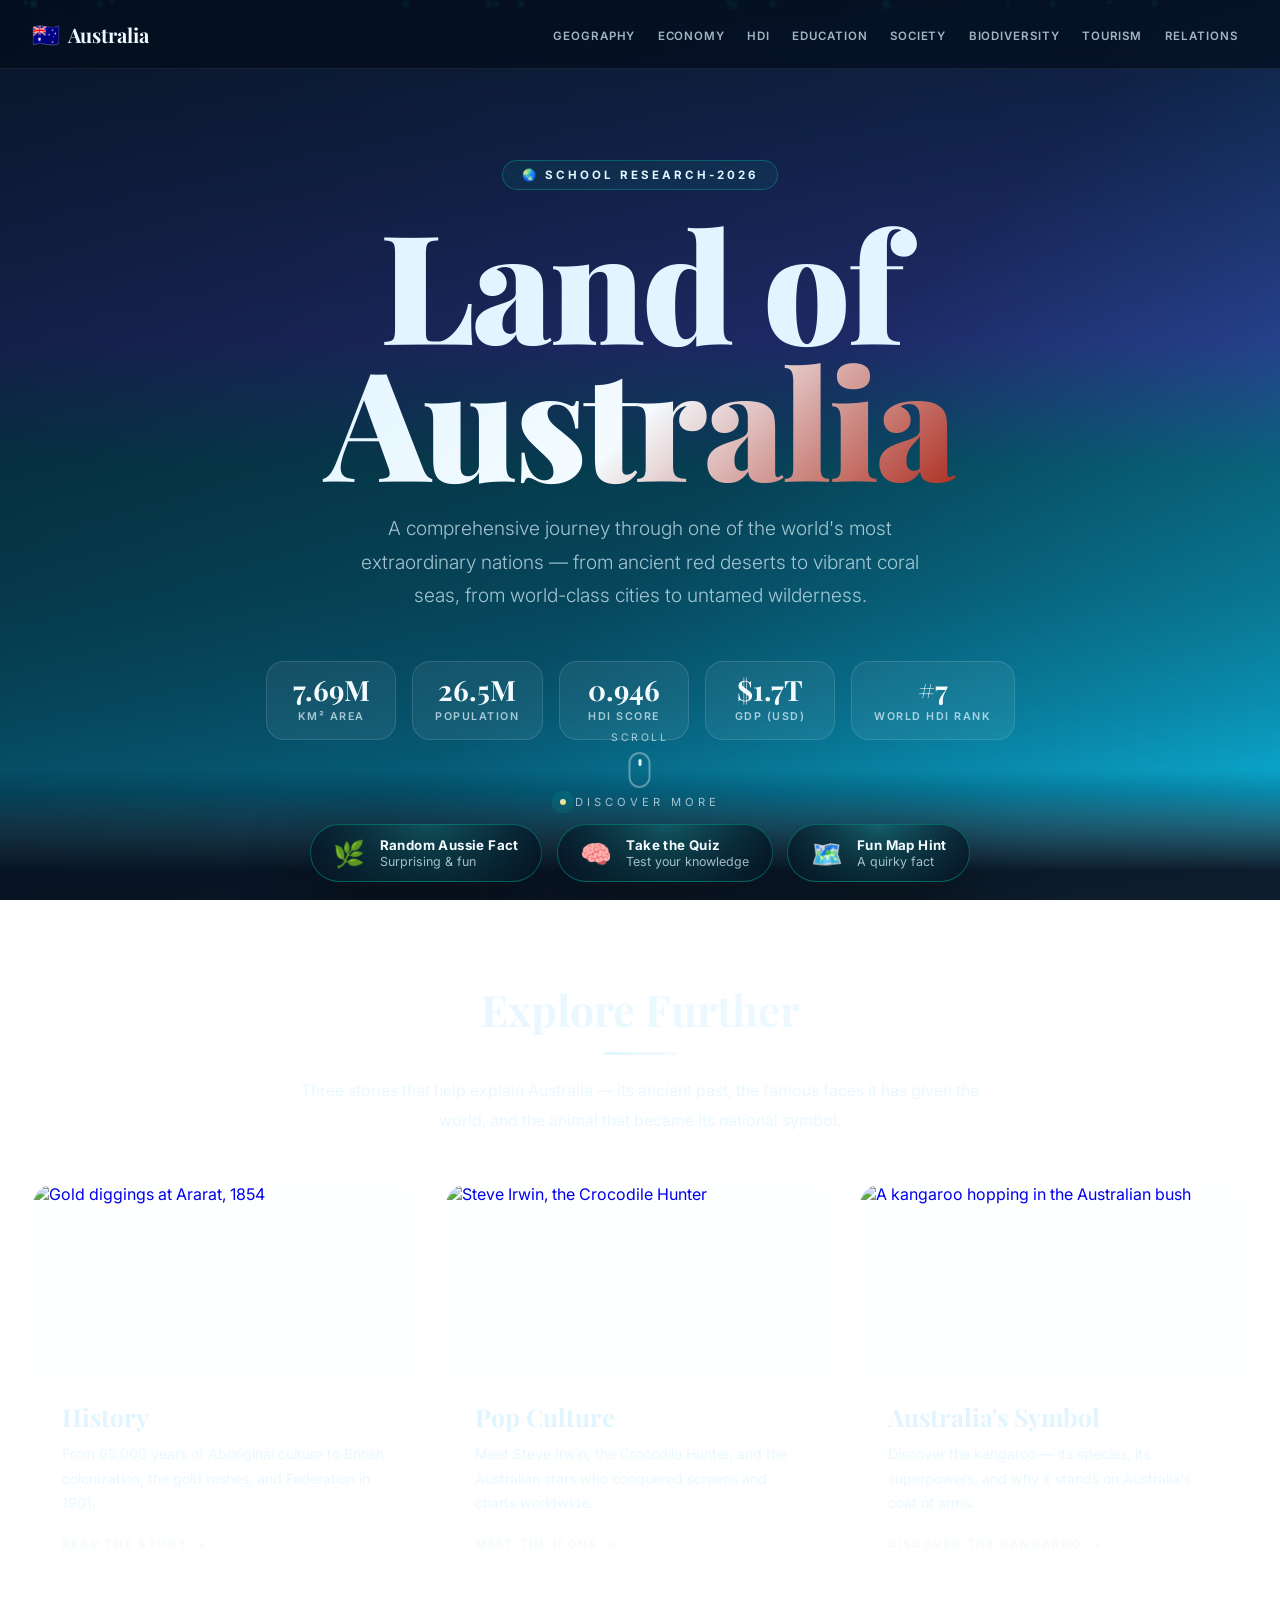
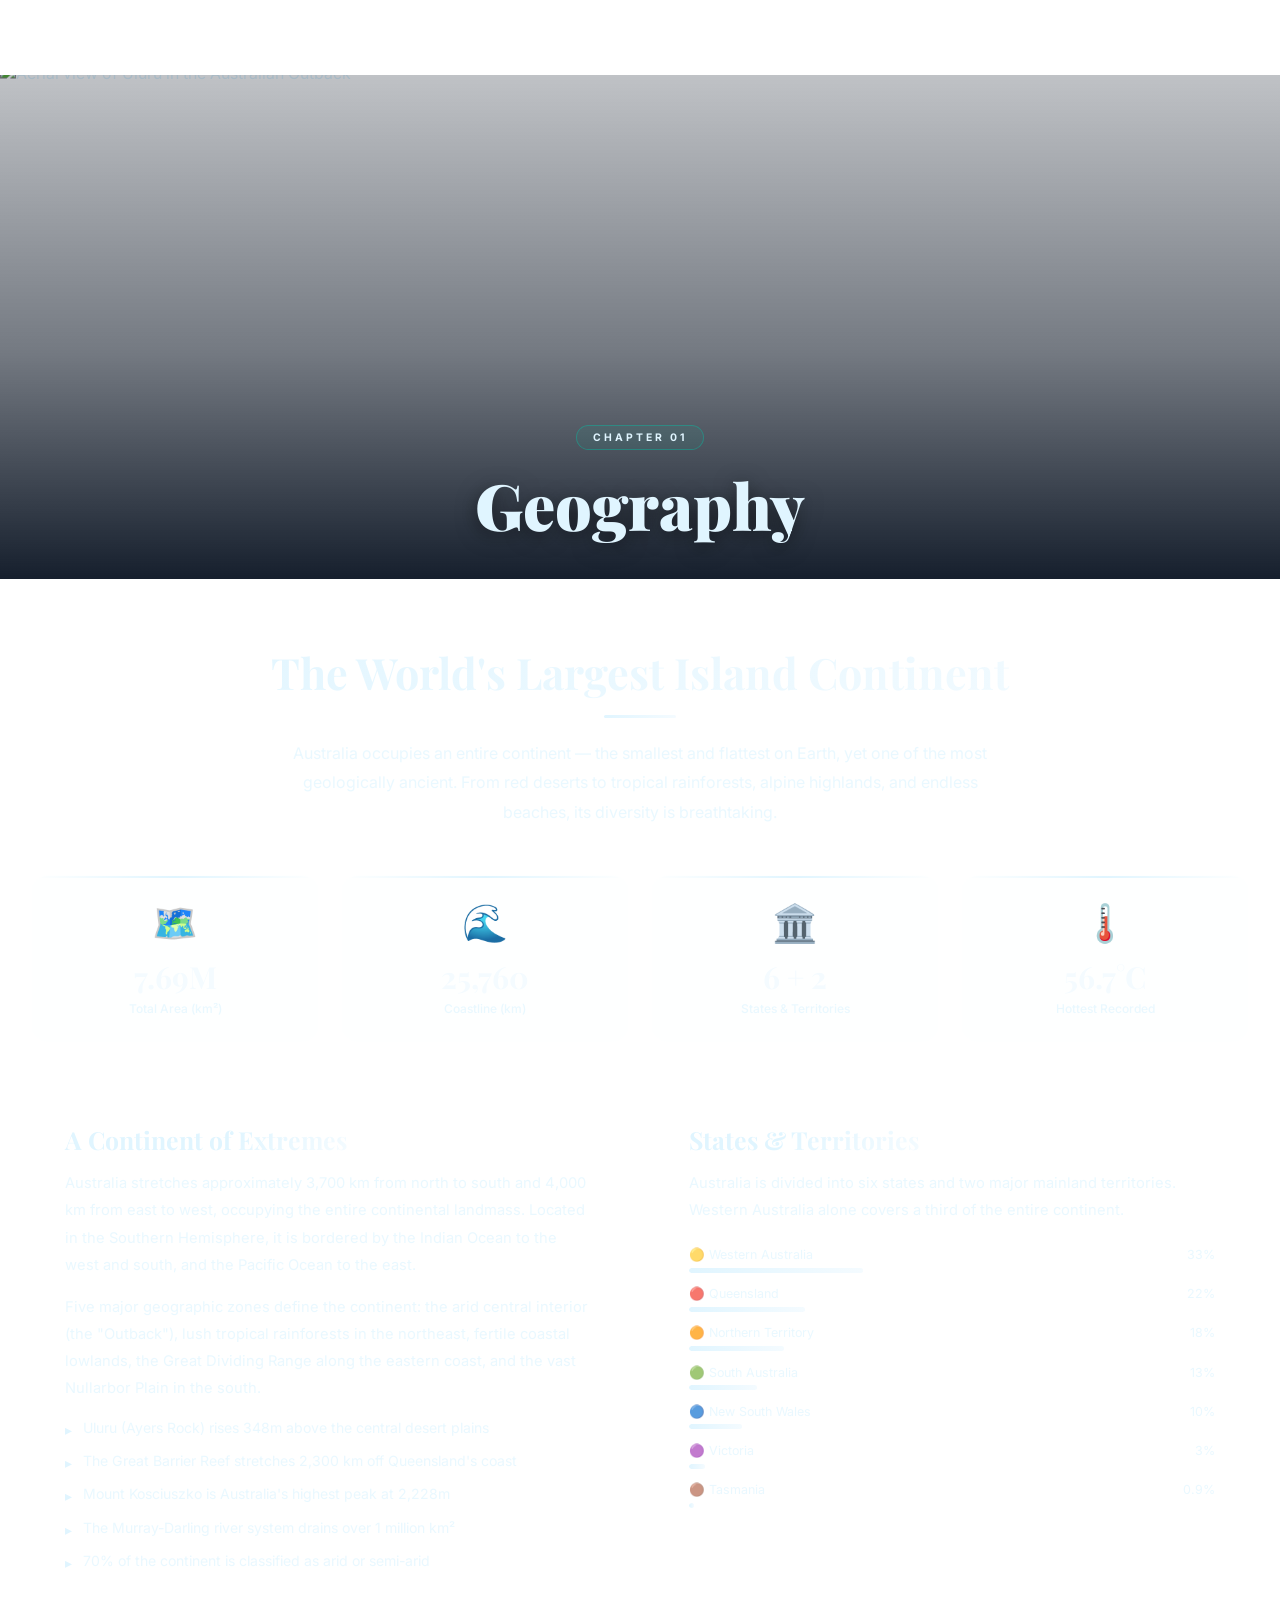
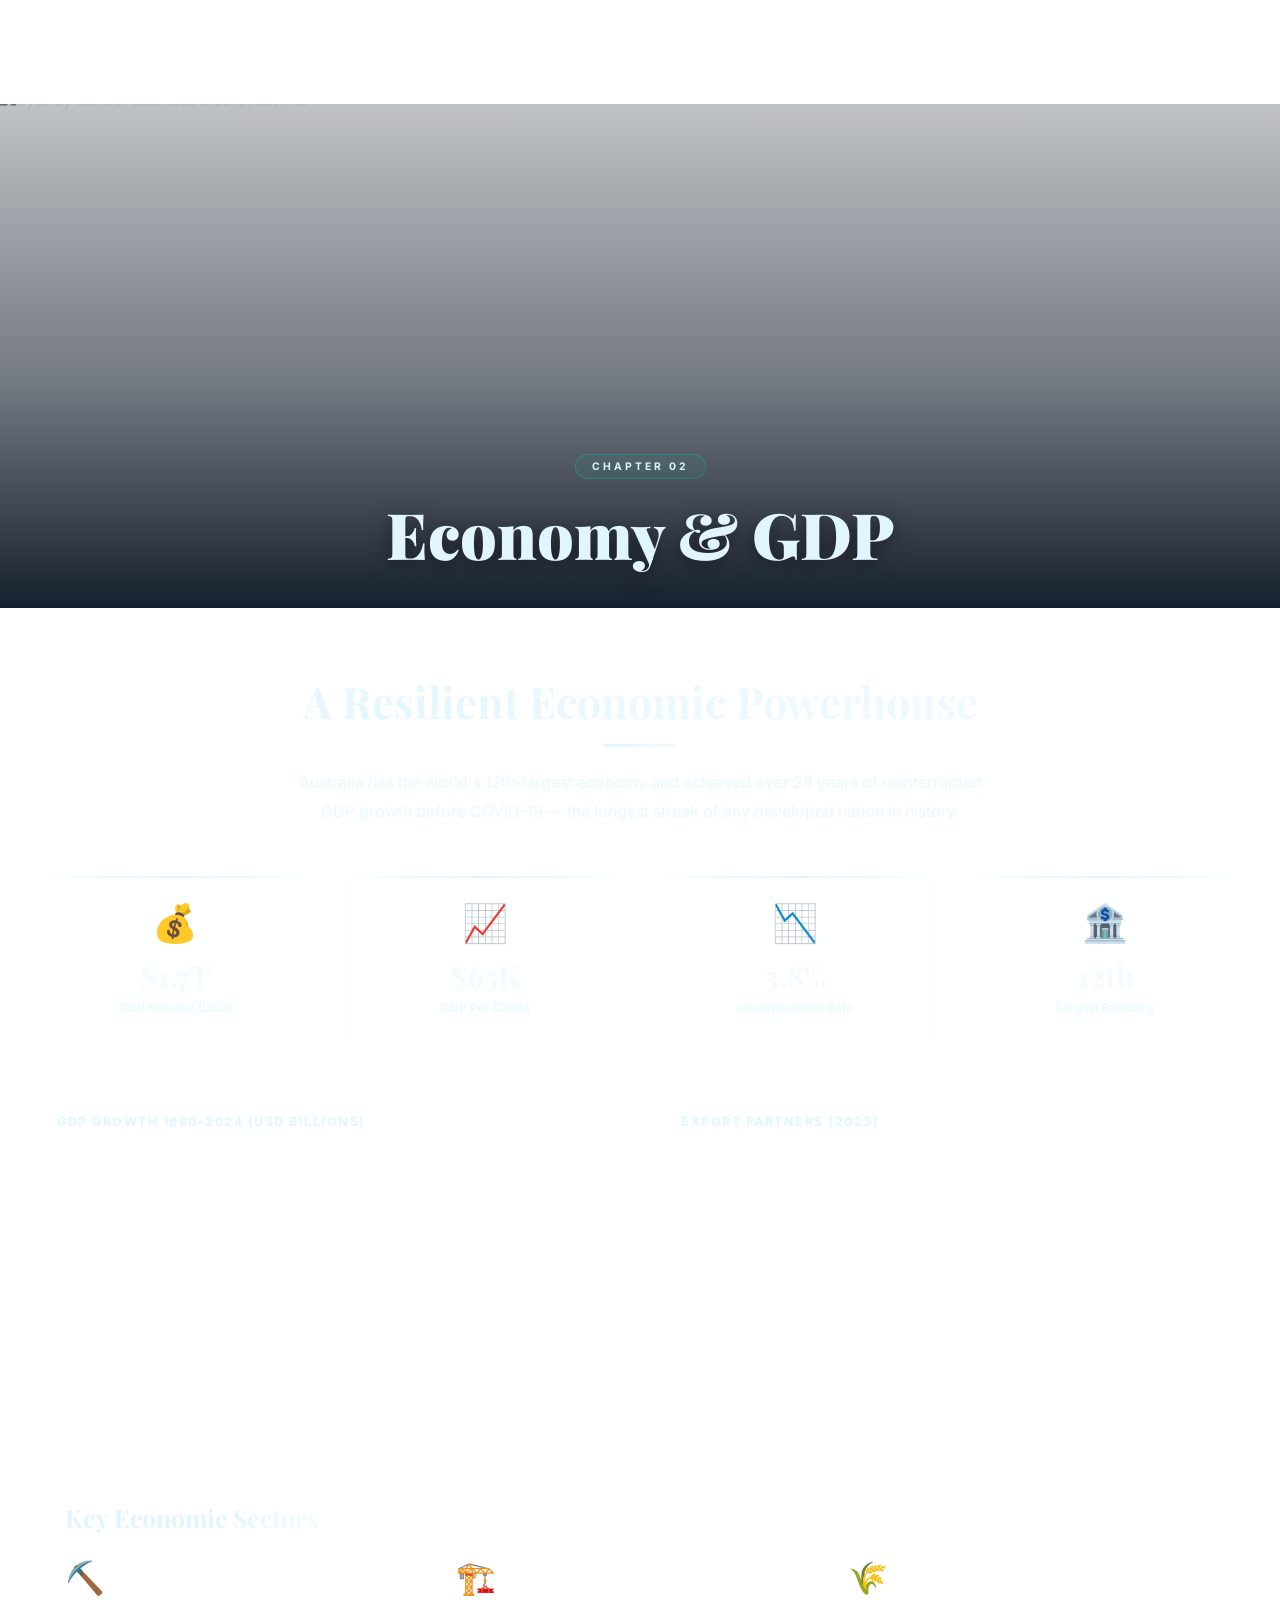
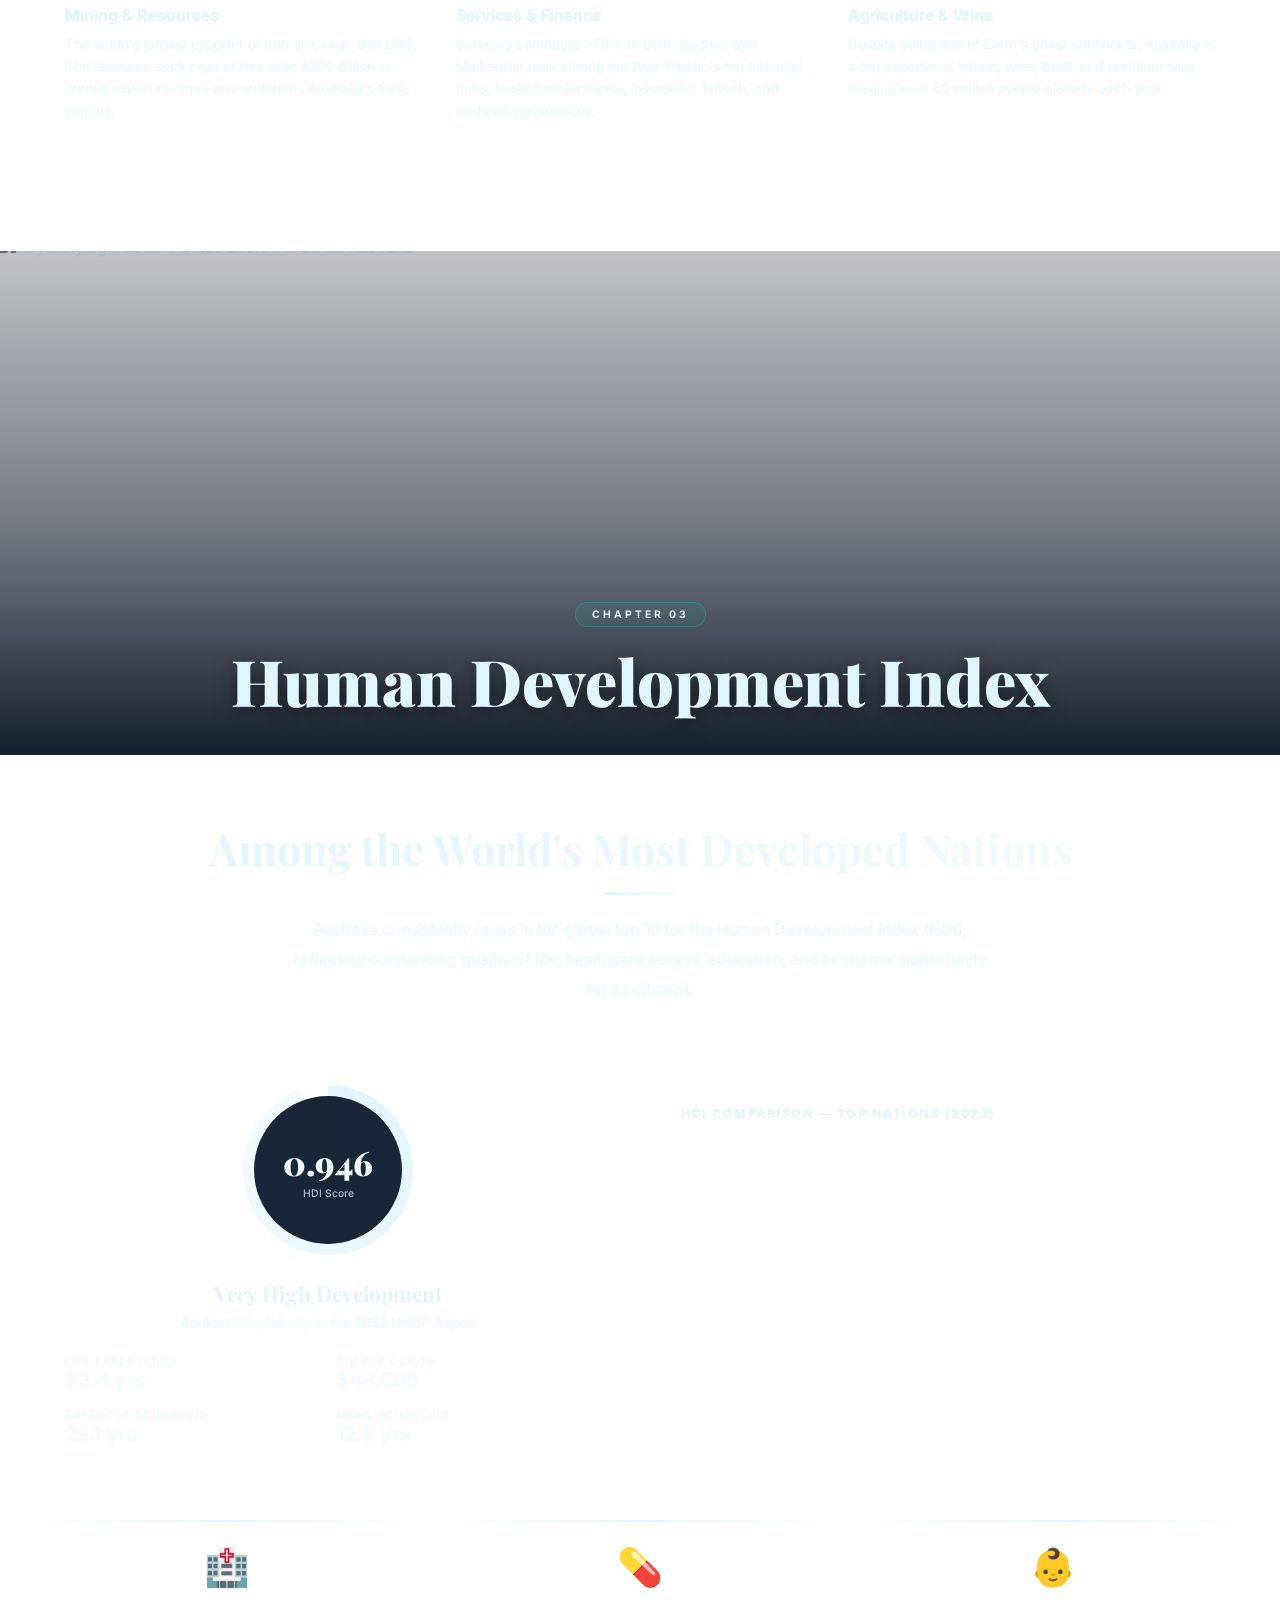
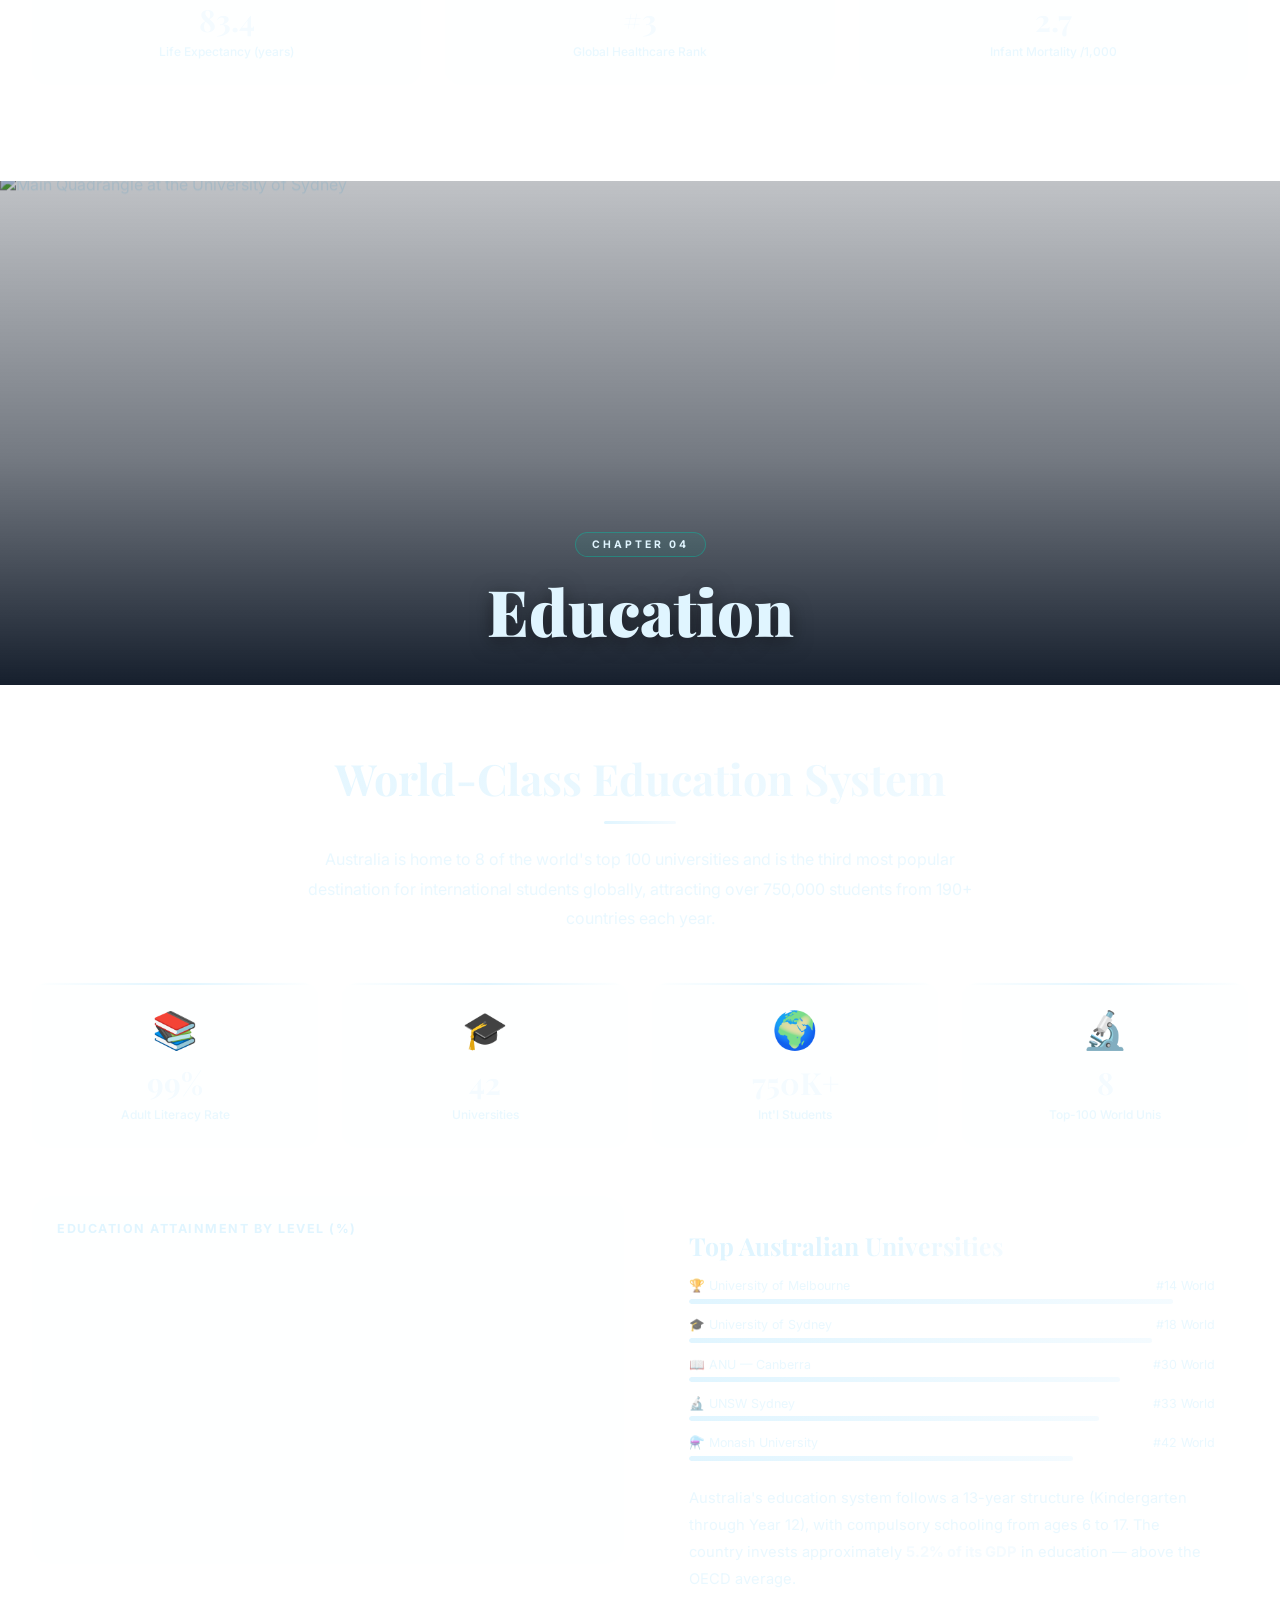
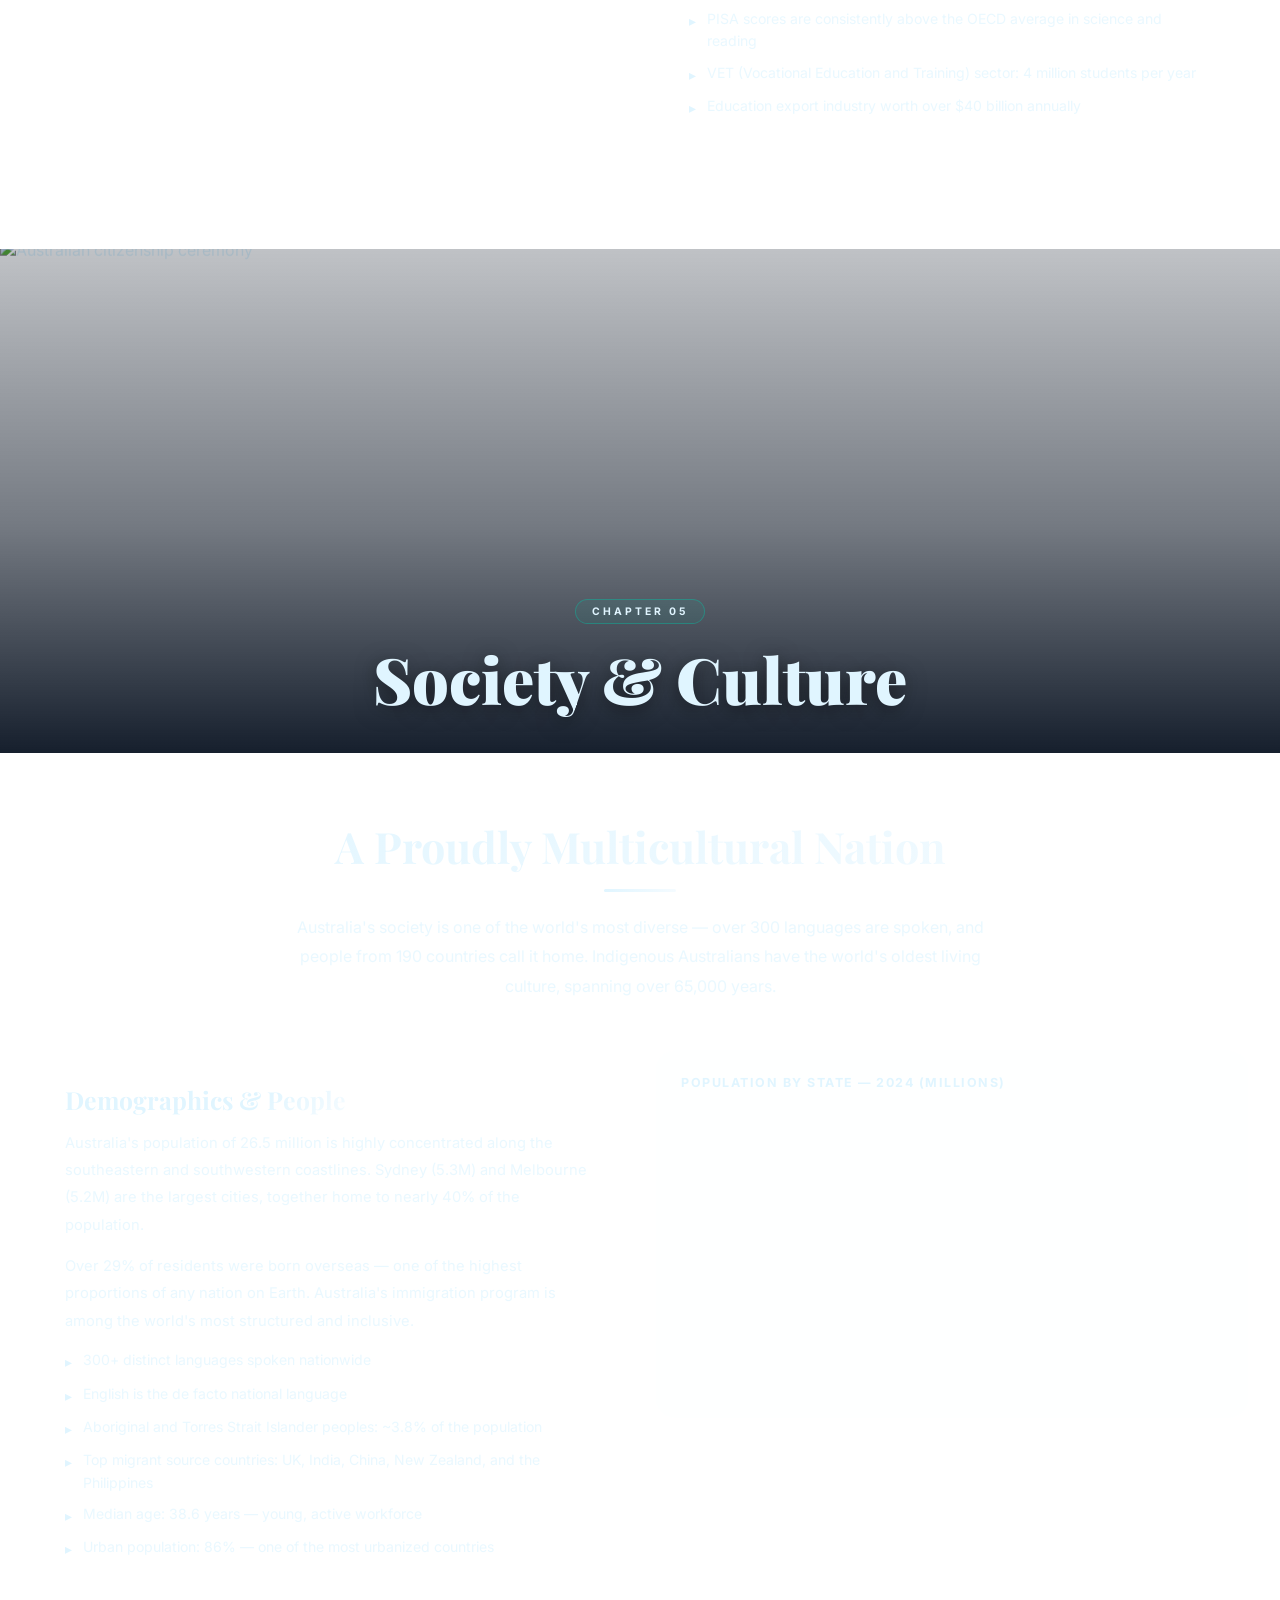
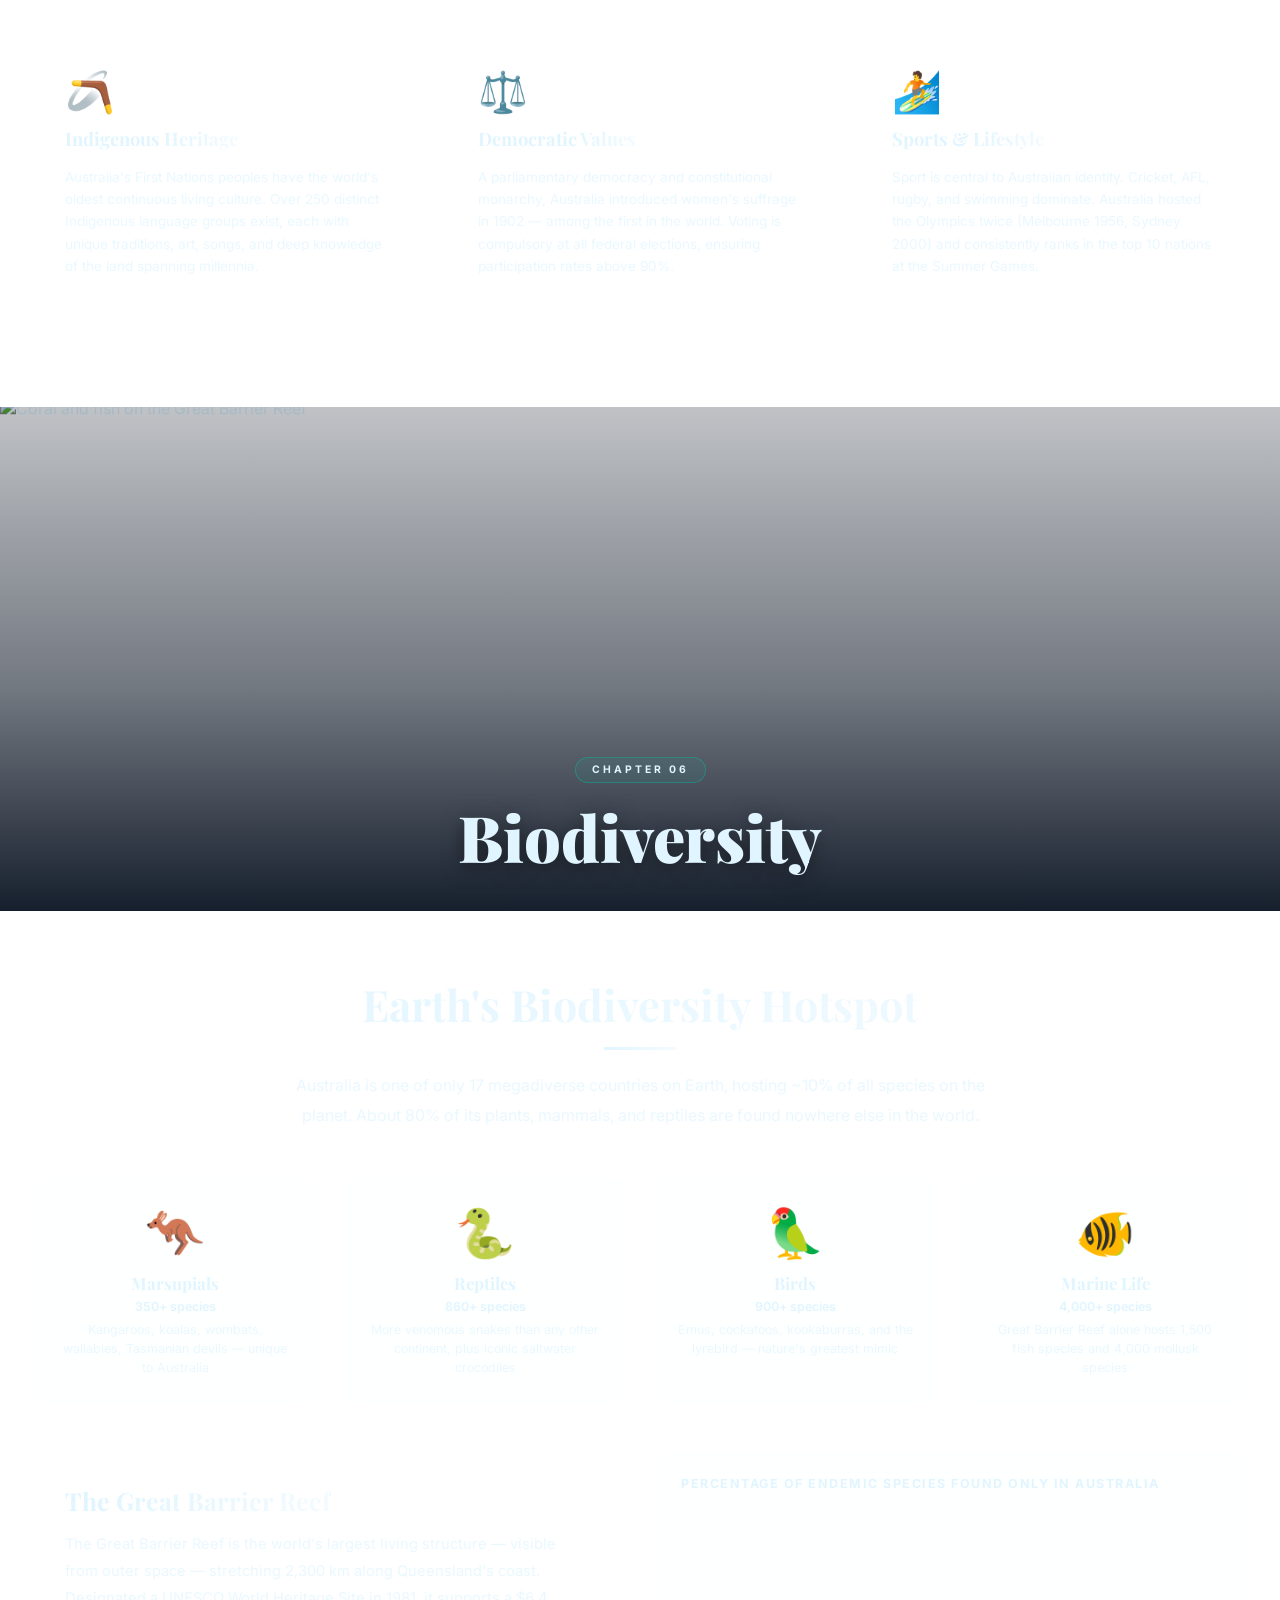
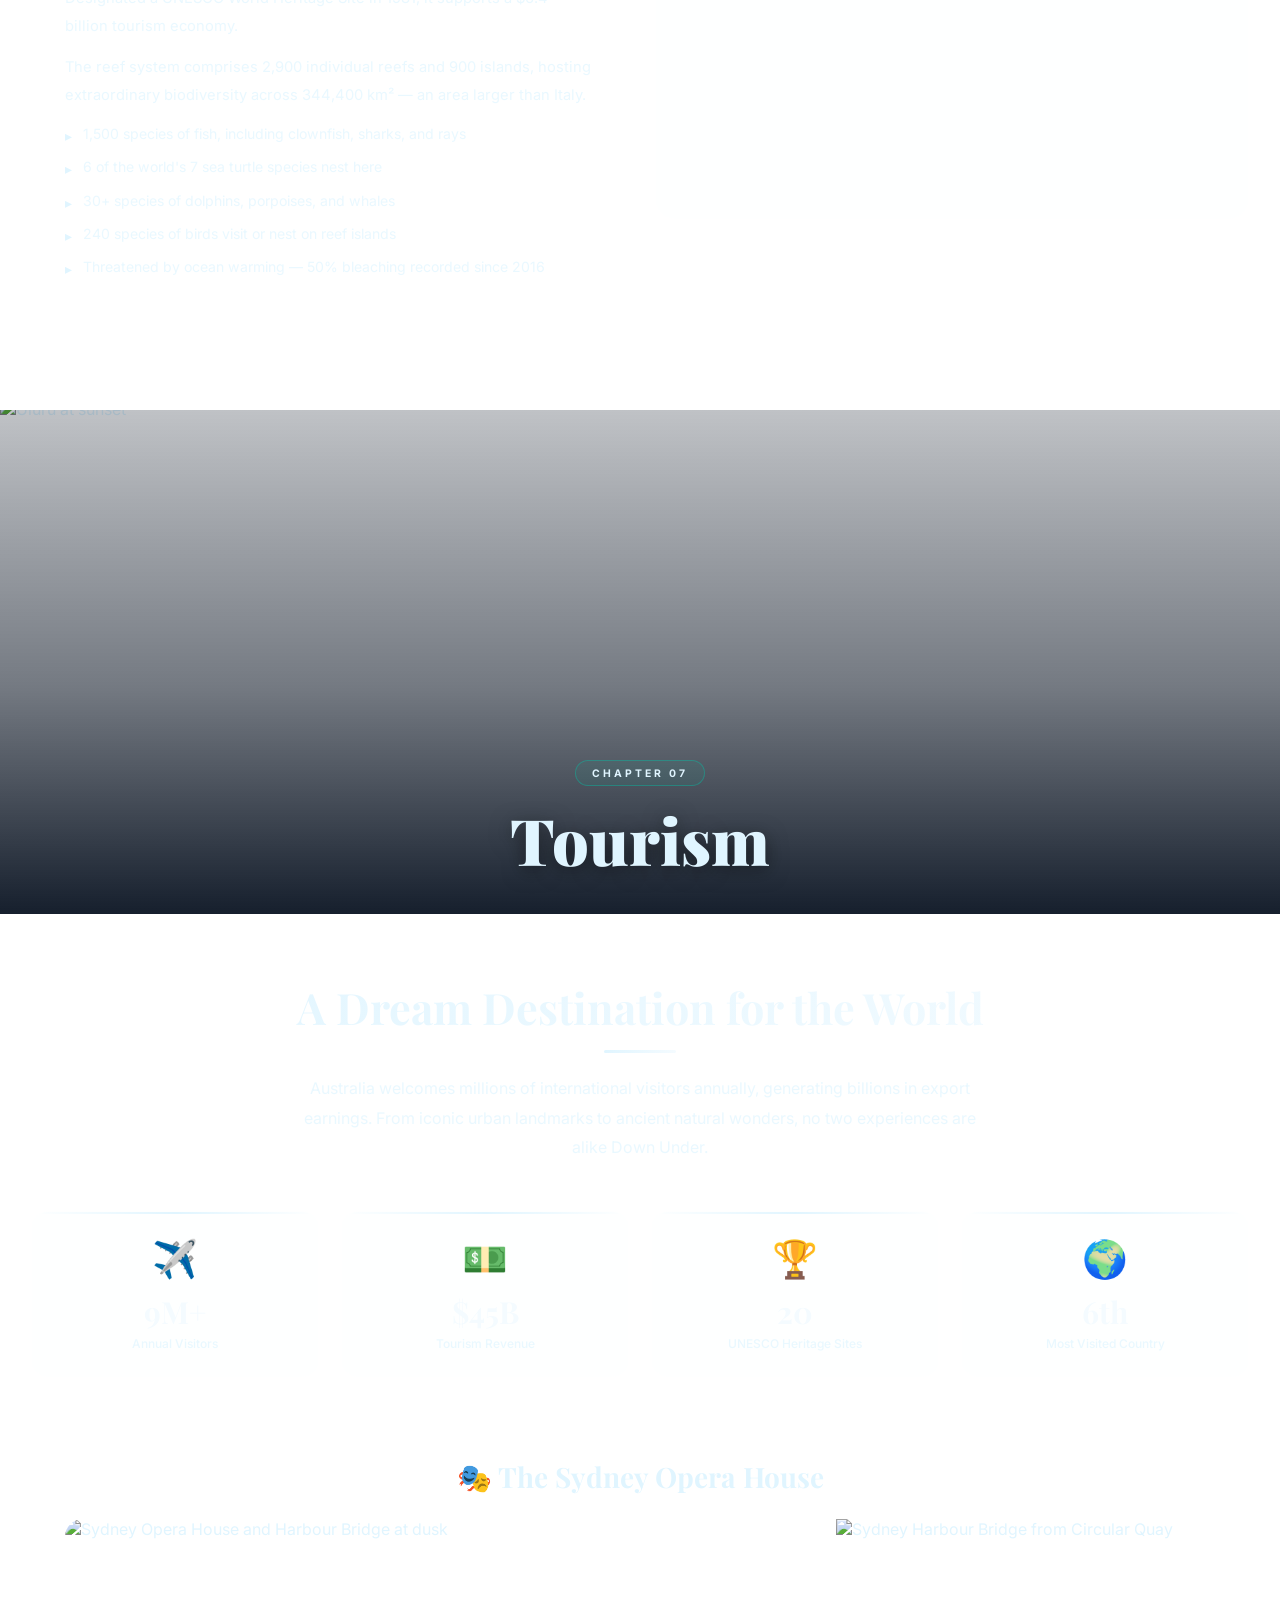
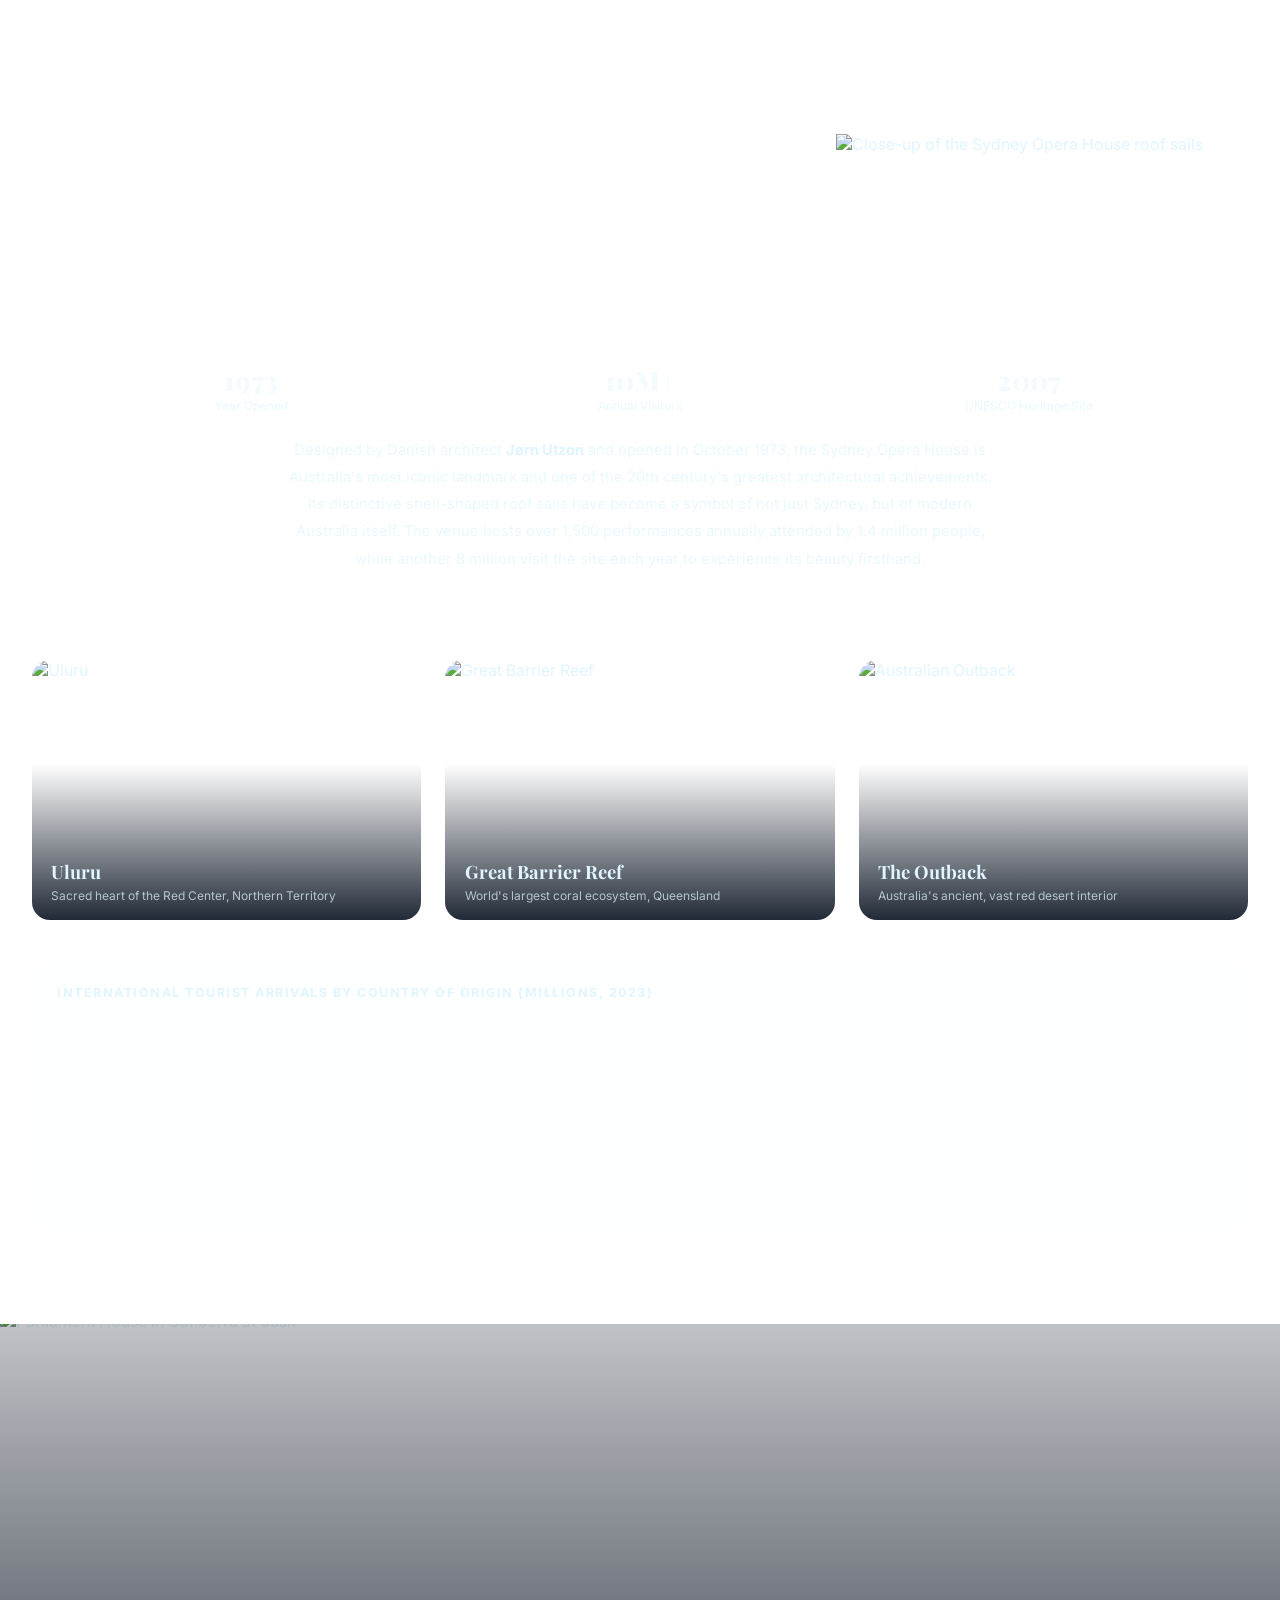
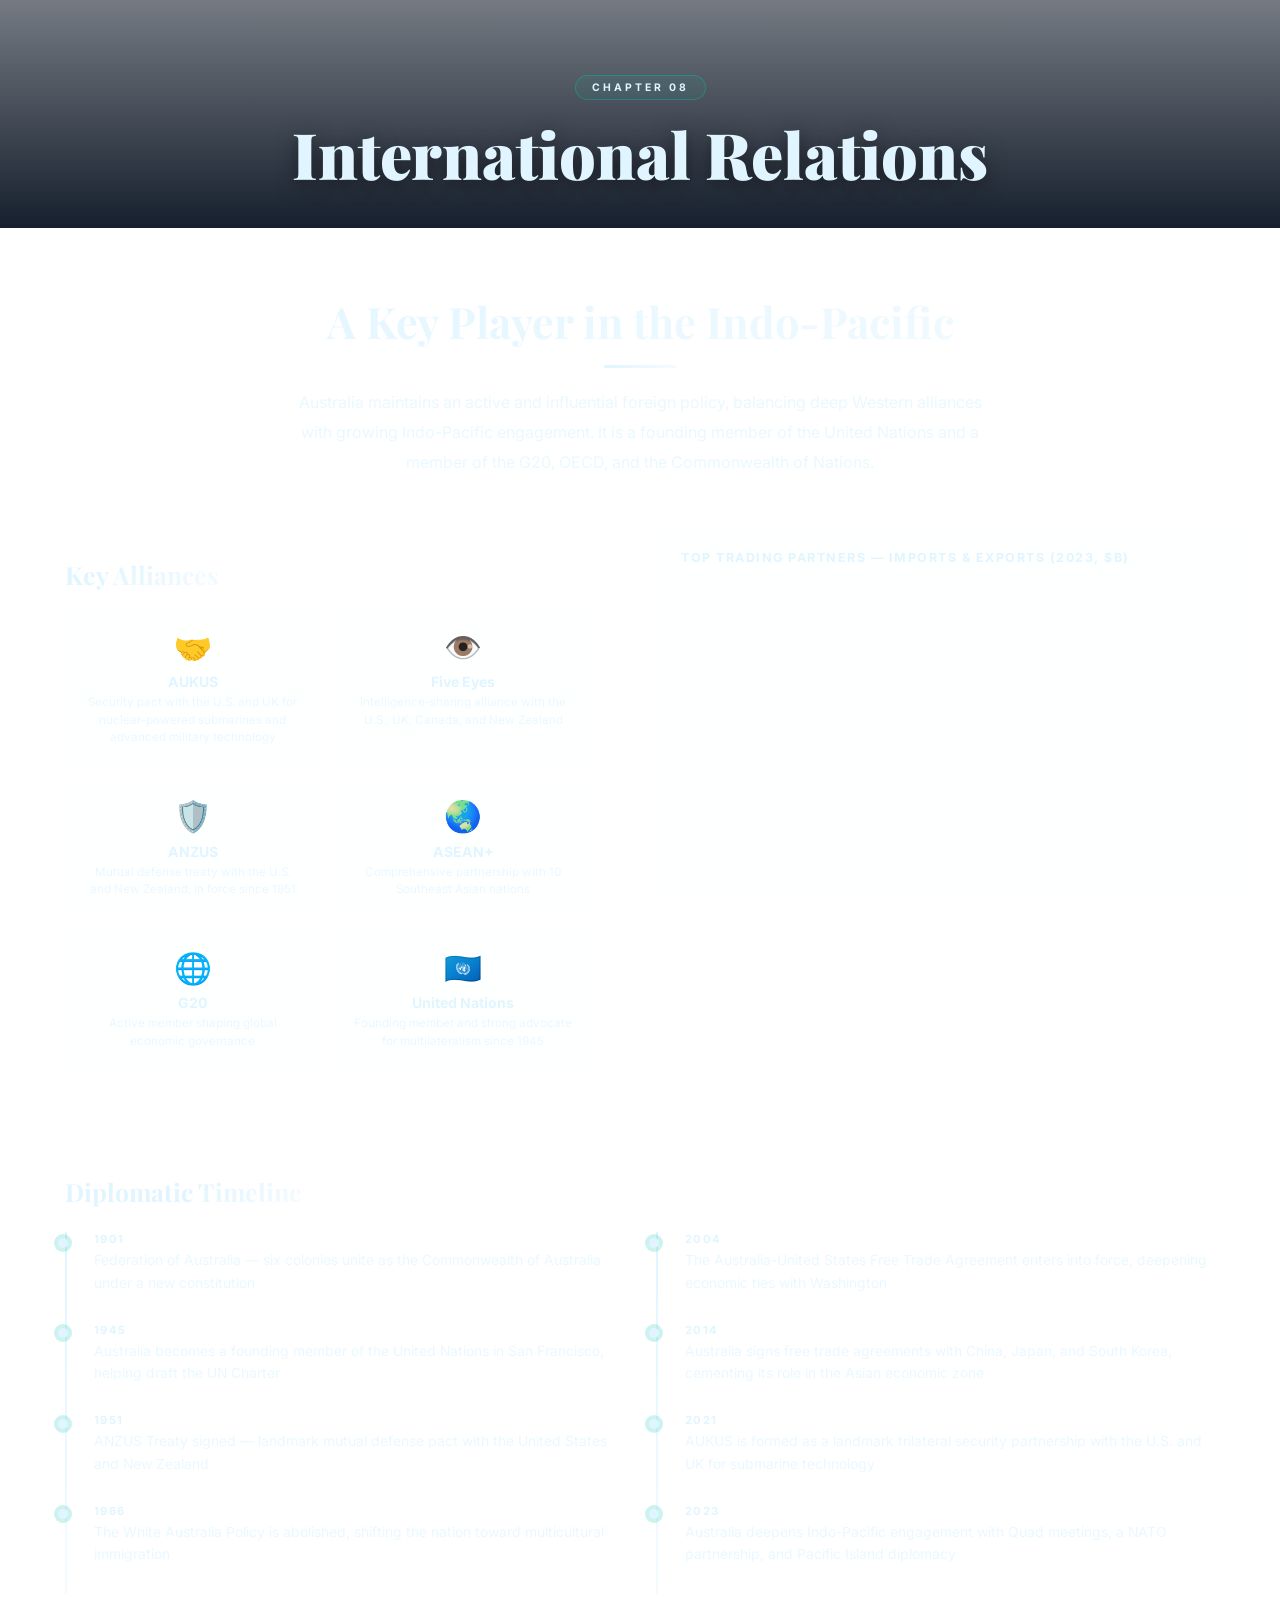
==== commit 5988ce7e: "style: update explore thumbnail aspect ratio and image position" ====
--- a/index.html
+++ b/index.html
@@ -414,7 +414,7 @@
     .explore-btn:hover::before { opacity:1; }
     .explore-ico { font-size:2.6rem; display:block; margin-bottom:1rem; position:relative; }
     .explore-thumb {
-      position:relative; margin:-2.1rem -1.8rem 1.4rem; height:170px;
+      position:relative; margin:-2.1rem -1.8rem 1.4rem; aspect-ratio:2/1;
       overflow:hidden; background:rgba(224,245,255,.06);
     }
     .explore-thumb img {
@@ -614,7 +614,7 @@
       </a>
       <a href="pop-culture.html" class="explore-btn reveal d2">
         <div class="explore-thumb">
-          <img src="https://upload.wikimedia.org/wikipedia/commons/f/f9/Steve_Irwin_December_2005_%284x5_cropped%29.jpg" alt="Steve Irwin, the Crocodile Hunter" loading="lazy" style="object-position:center center" />
+          <img src="https://upload.wikimedia.org/wikipedia/commons/f/f9/Steve_Irwin_December_2005_%284x5_cropped%29.jpg" alt="Steve Irwin, the Crocodile Hunter" loading="lazy" style="object-position:center 8%" />
         </div>
         <h3>Pop Culture</h3>
         <p>Meet Steve Irwin, the Crocodile Hunter, and the Australian stars who conquered screens and charts worldwide.</p>
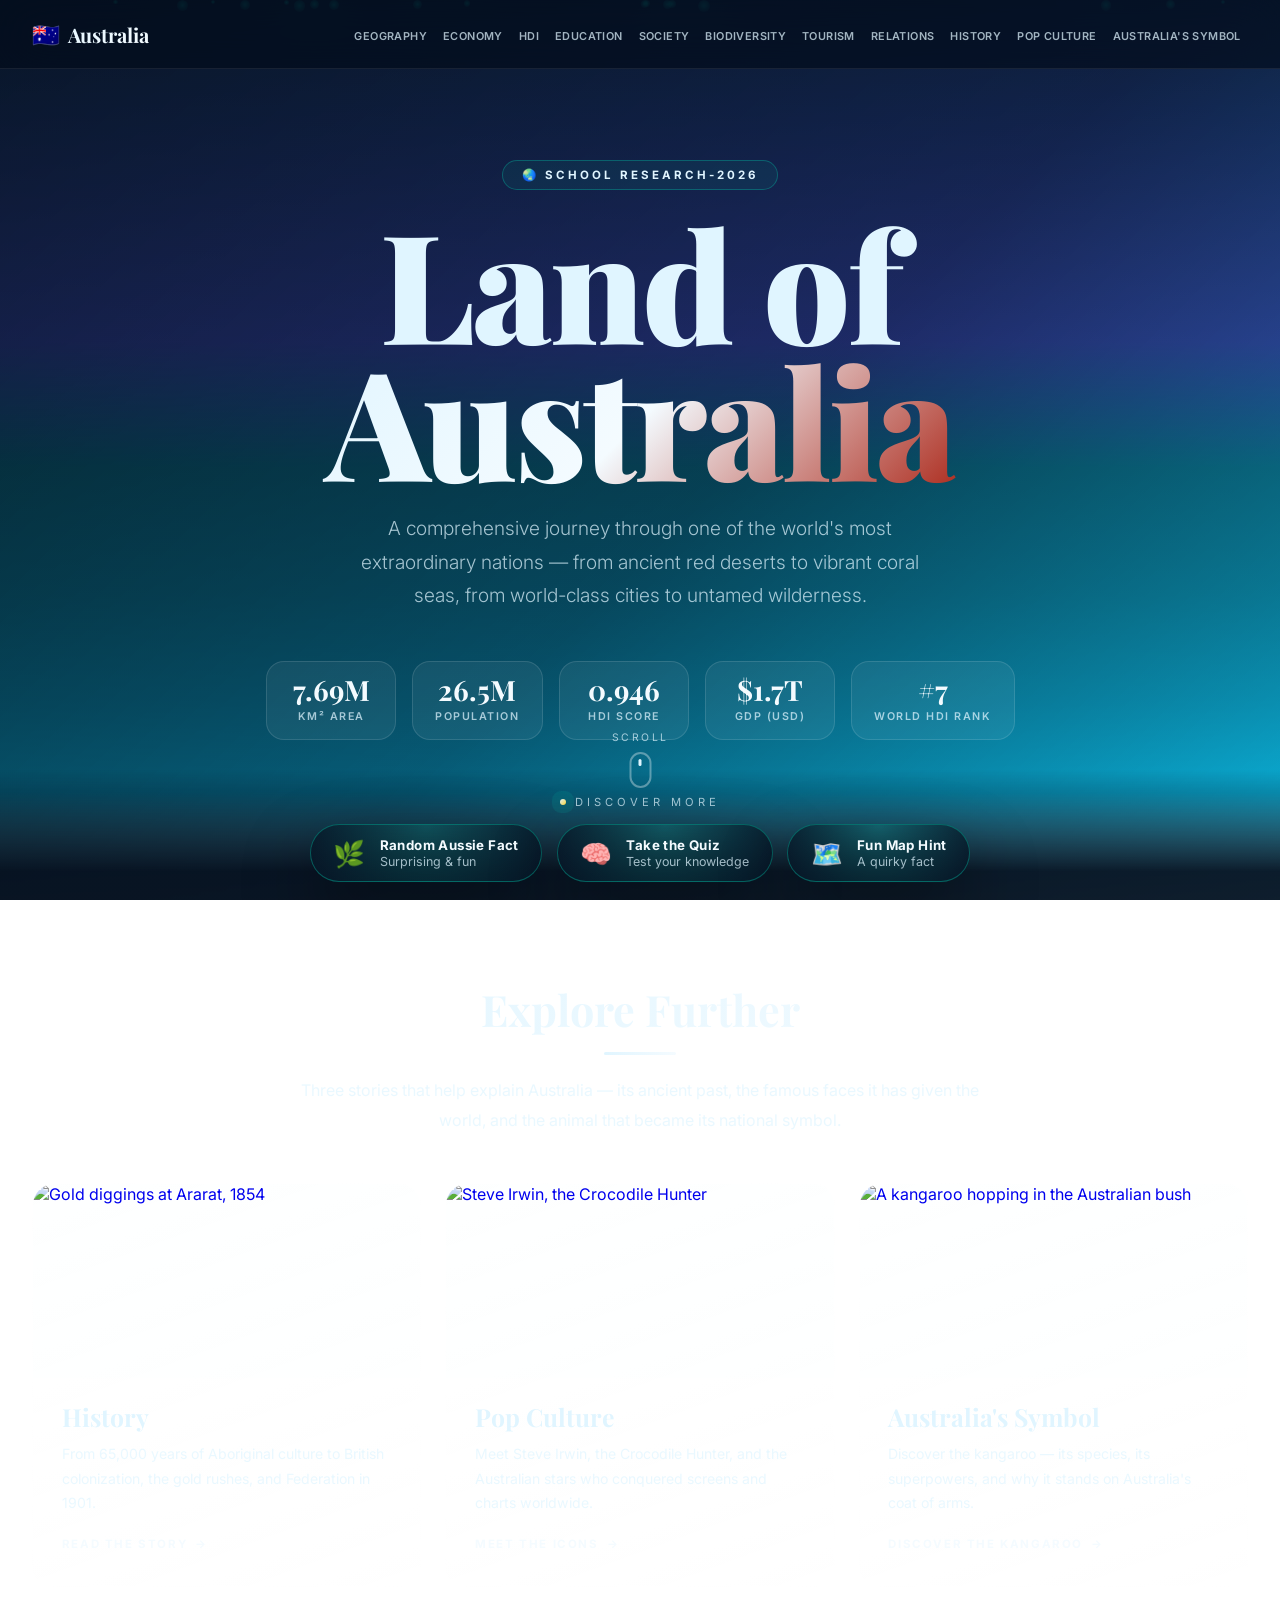
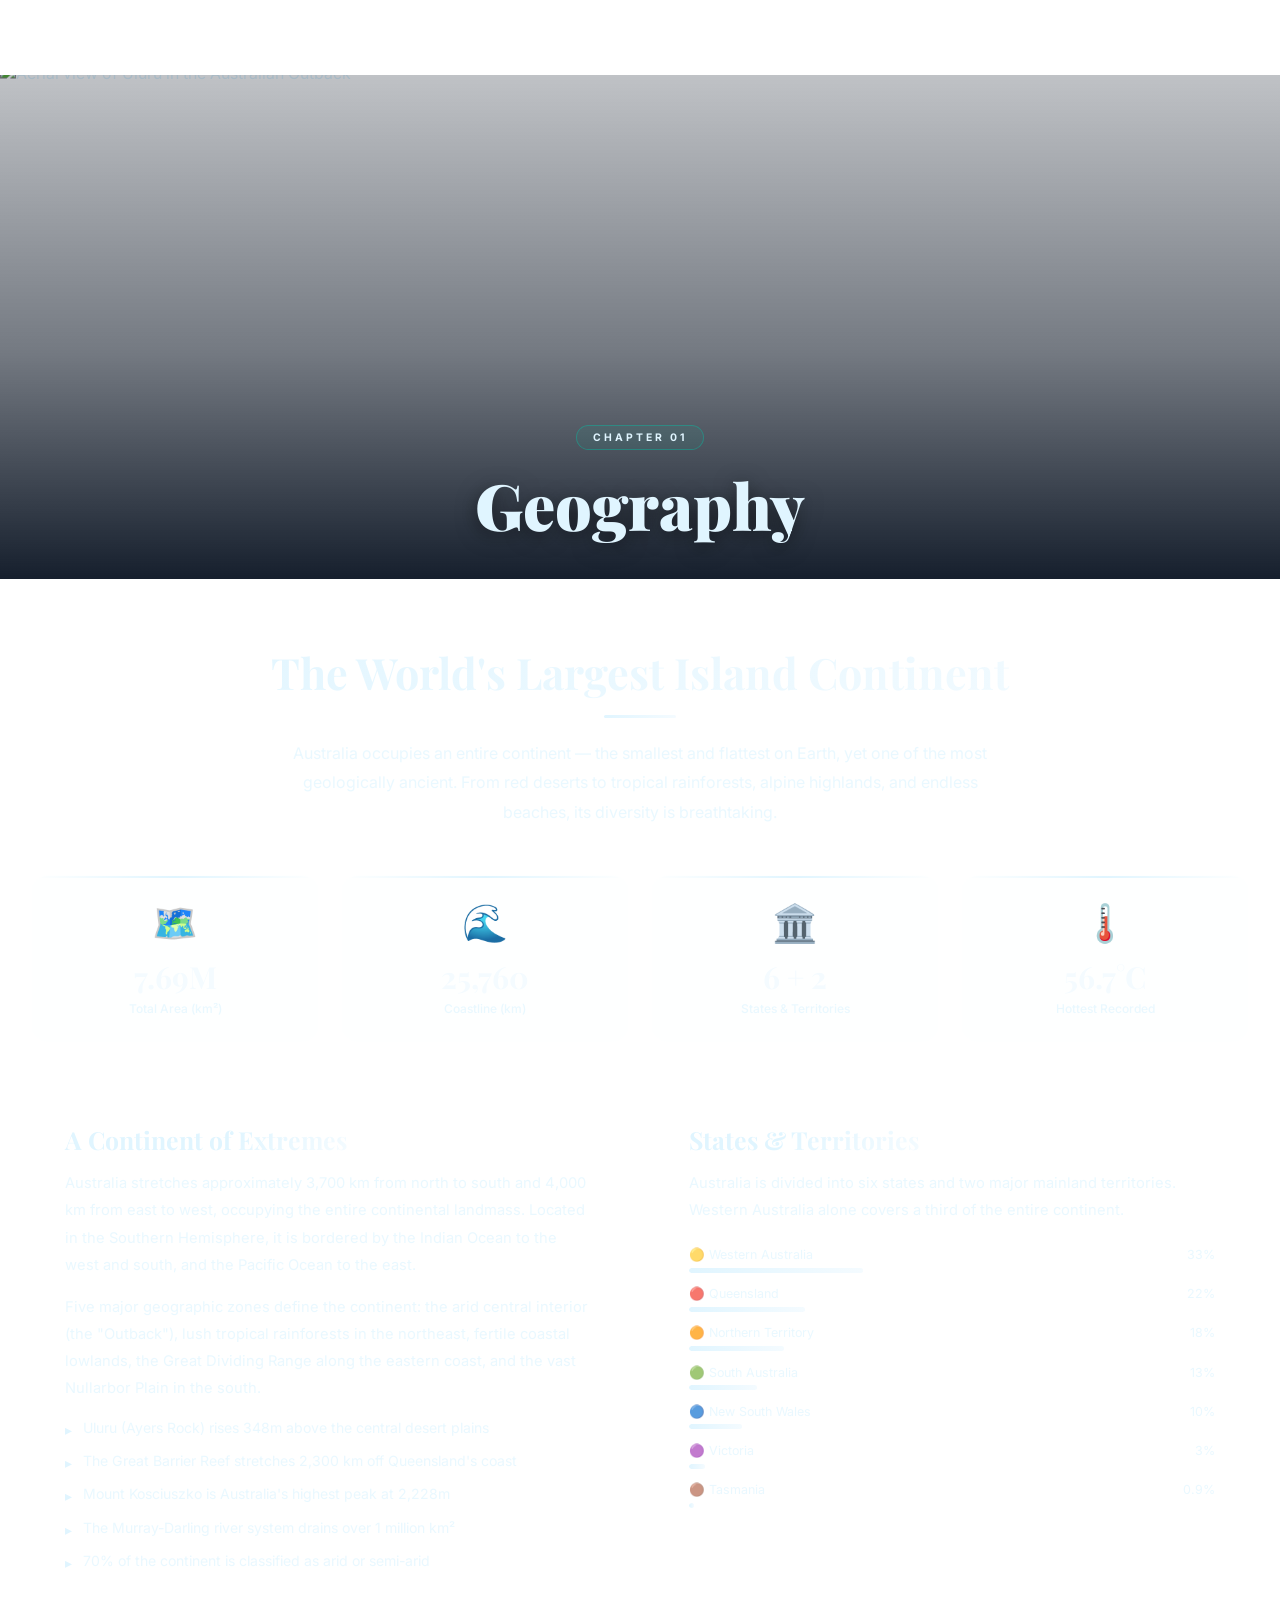
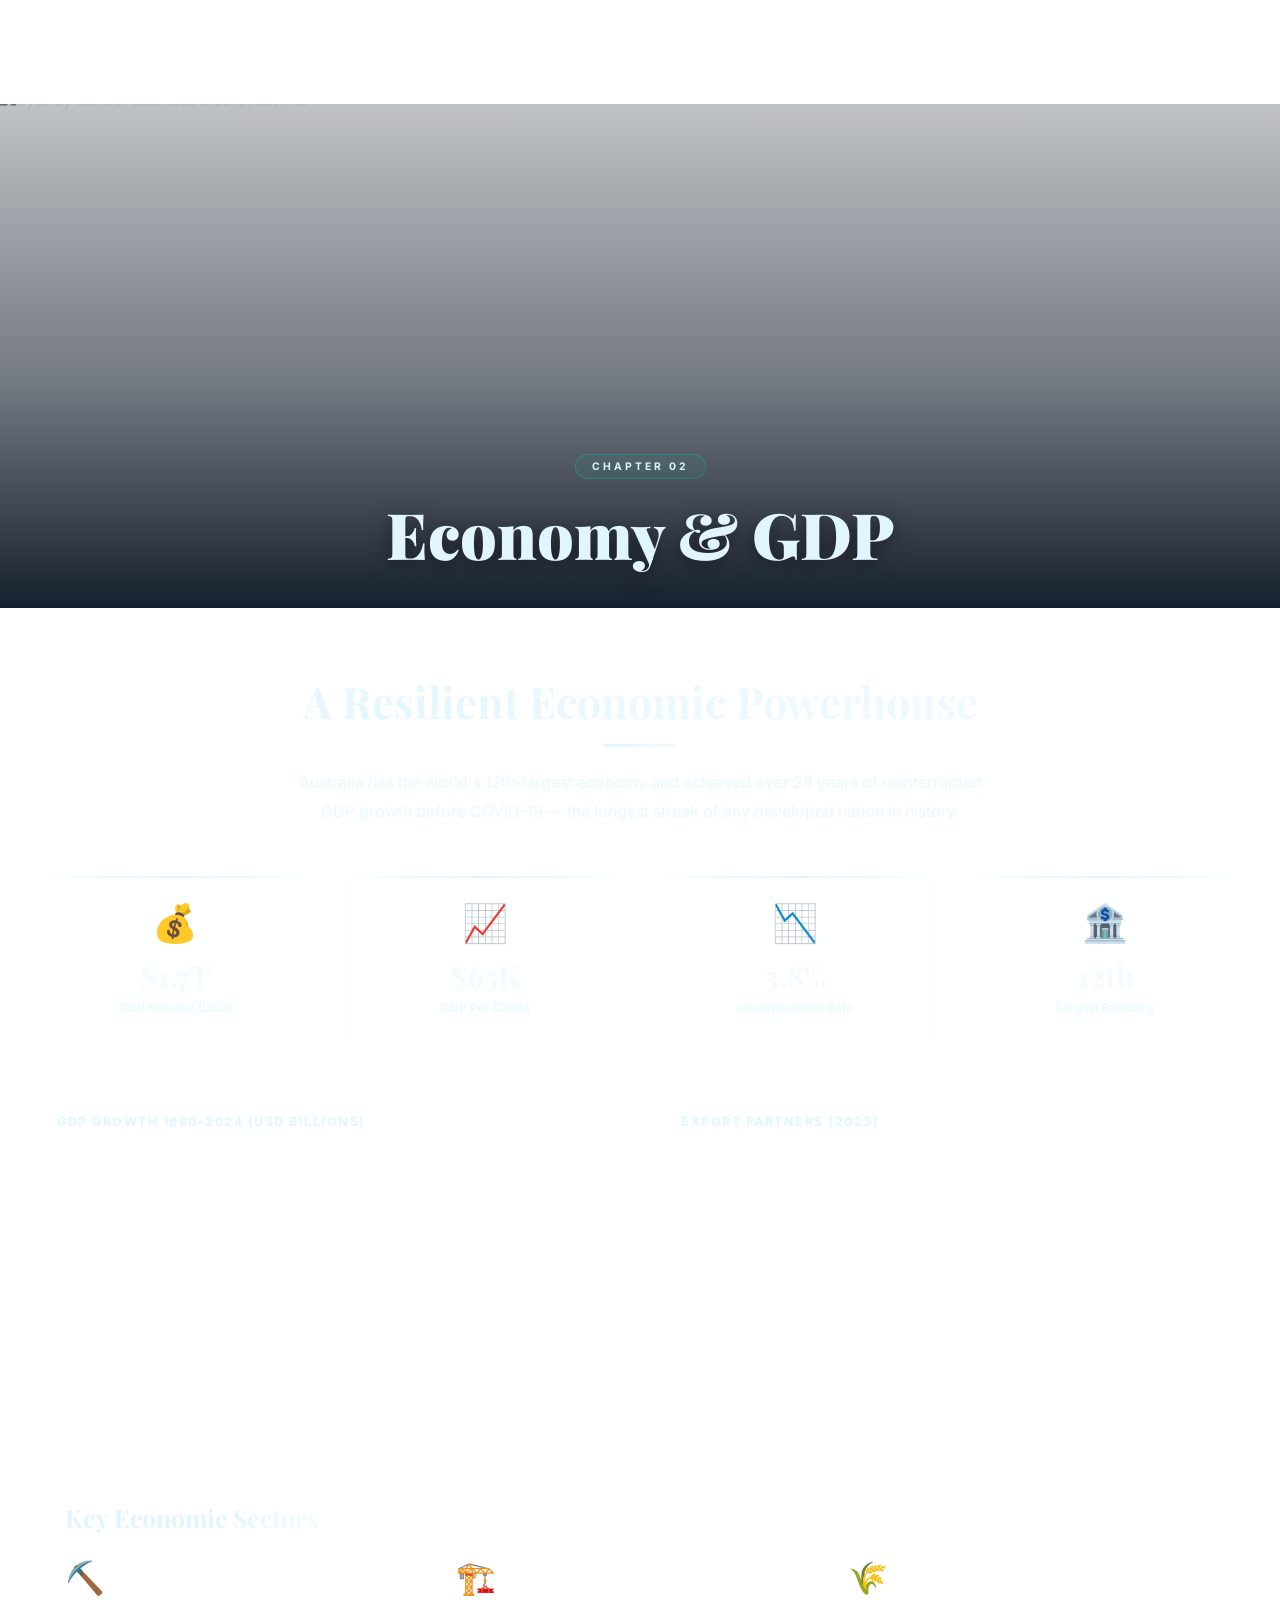
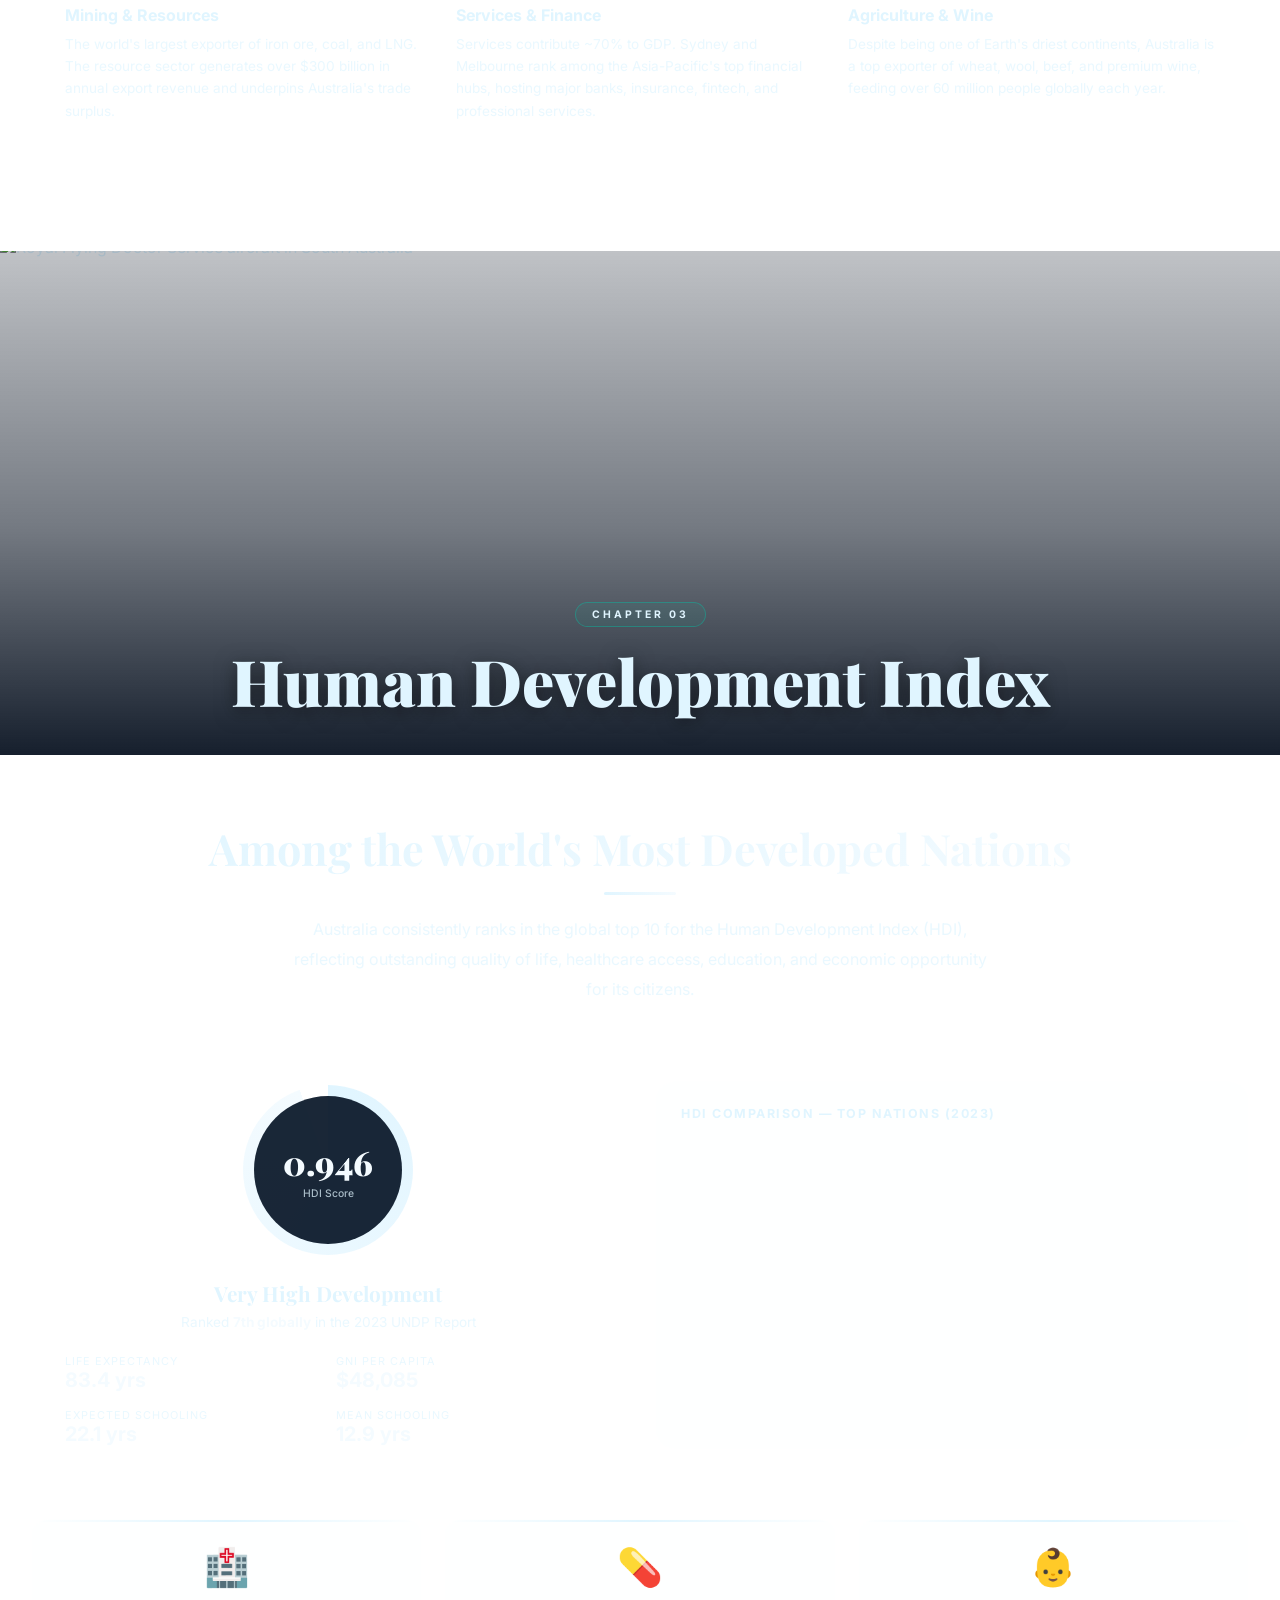
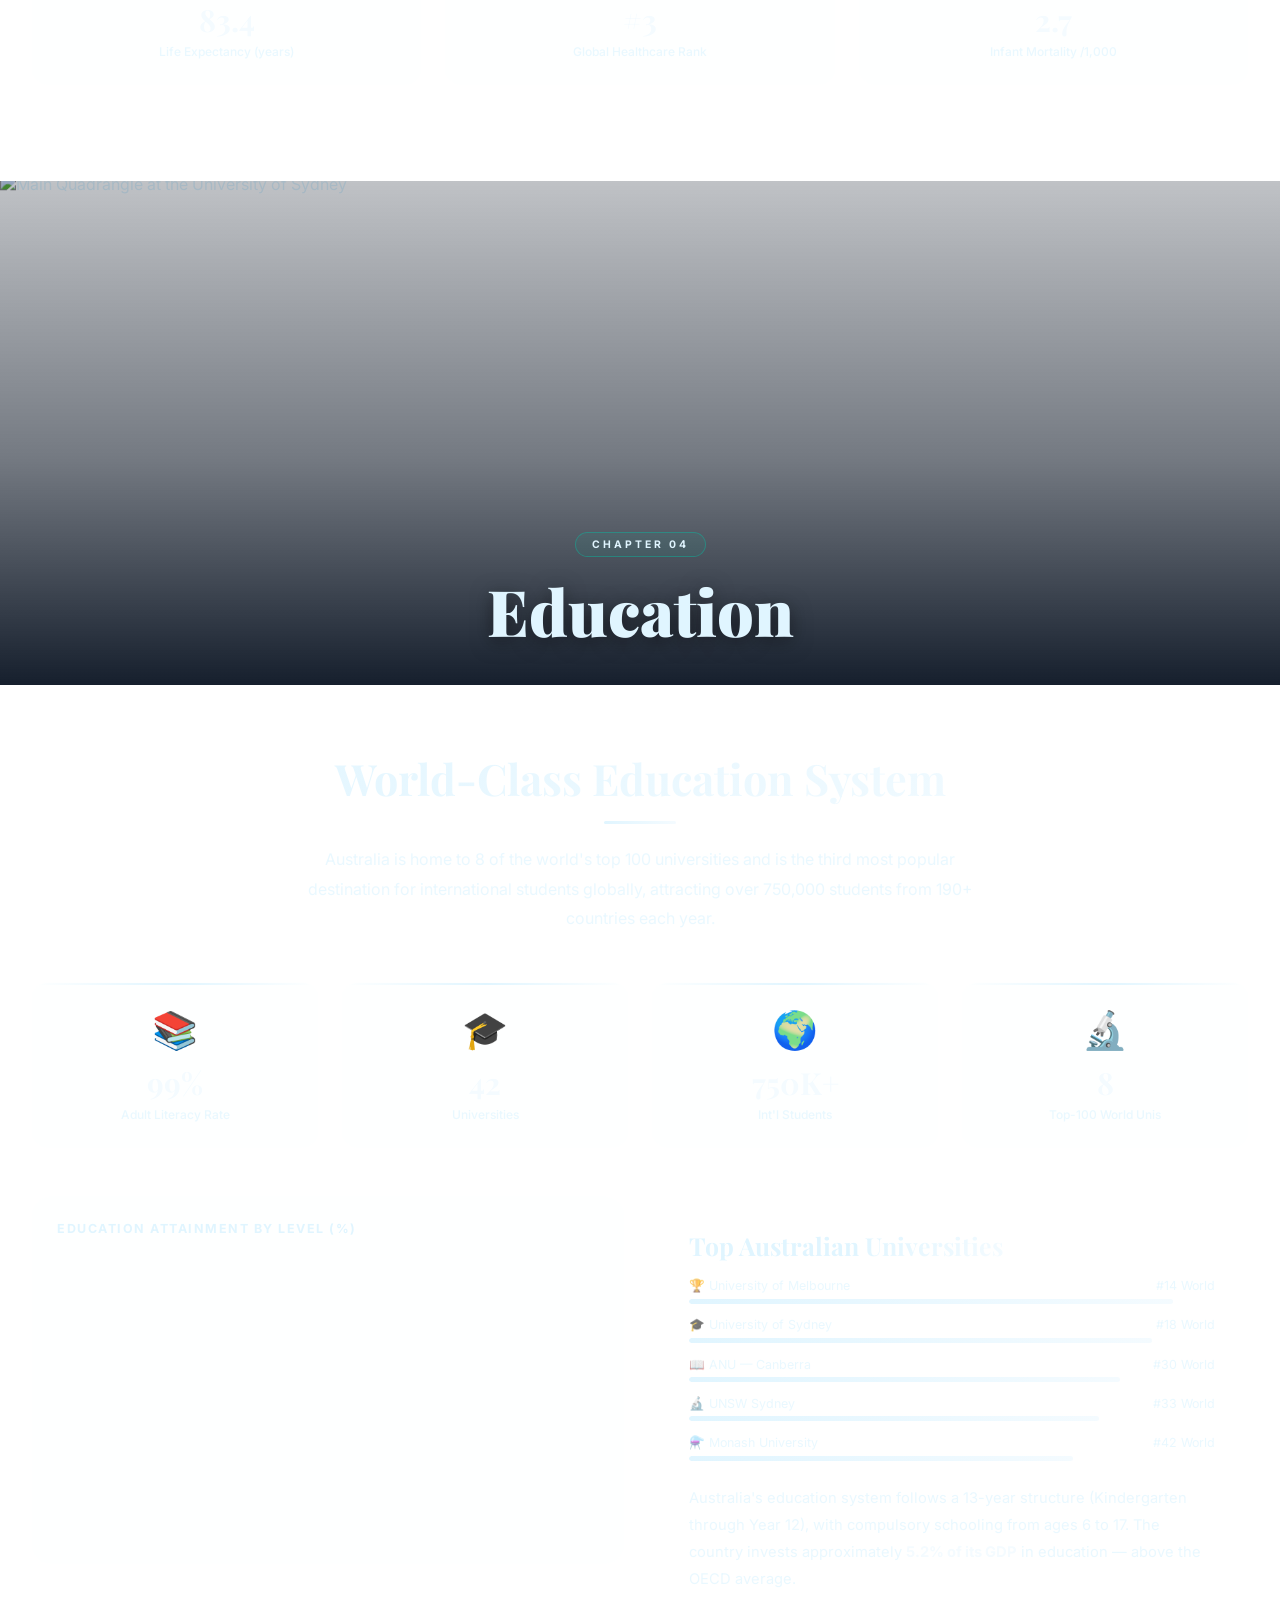
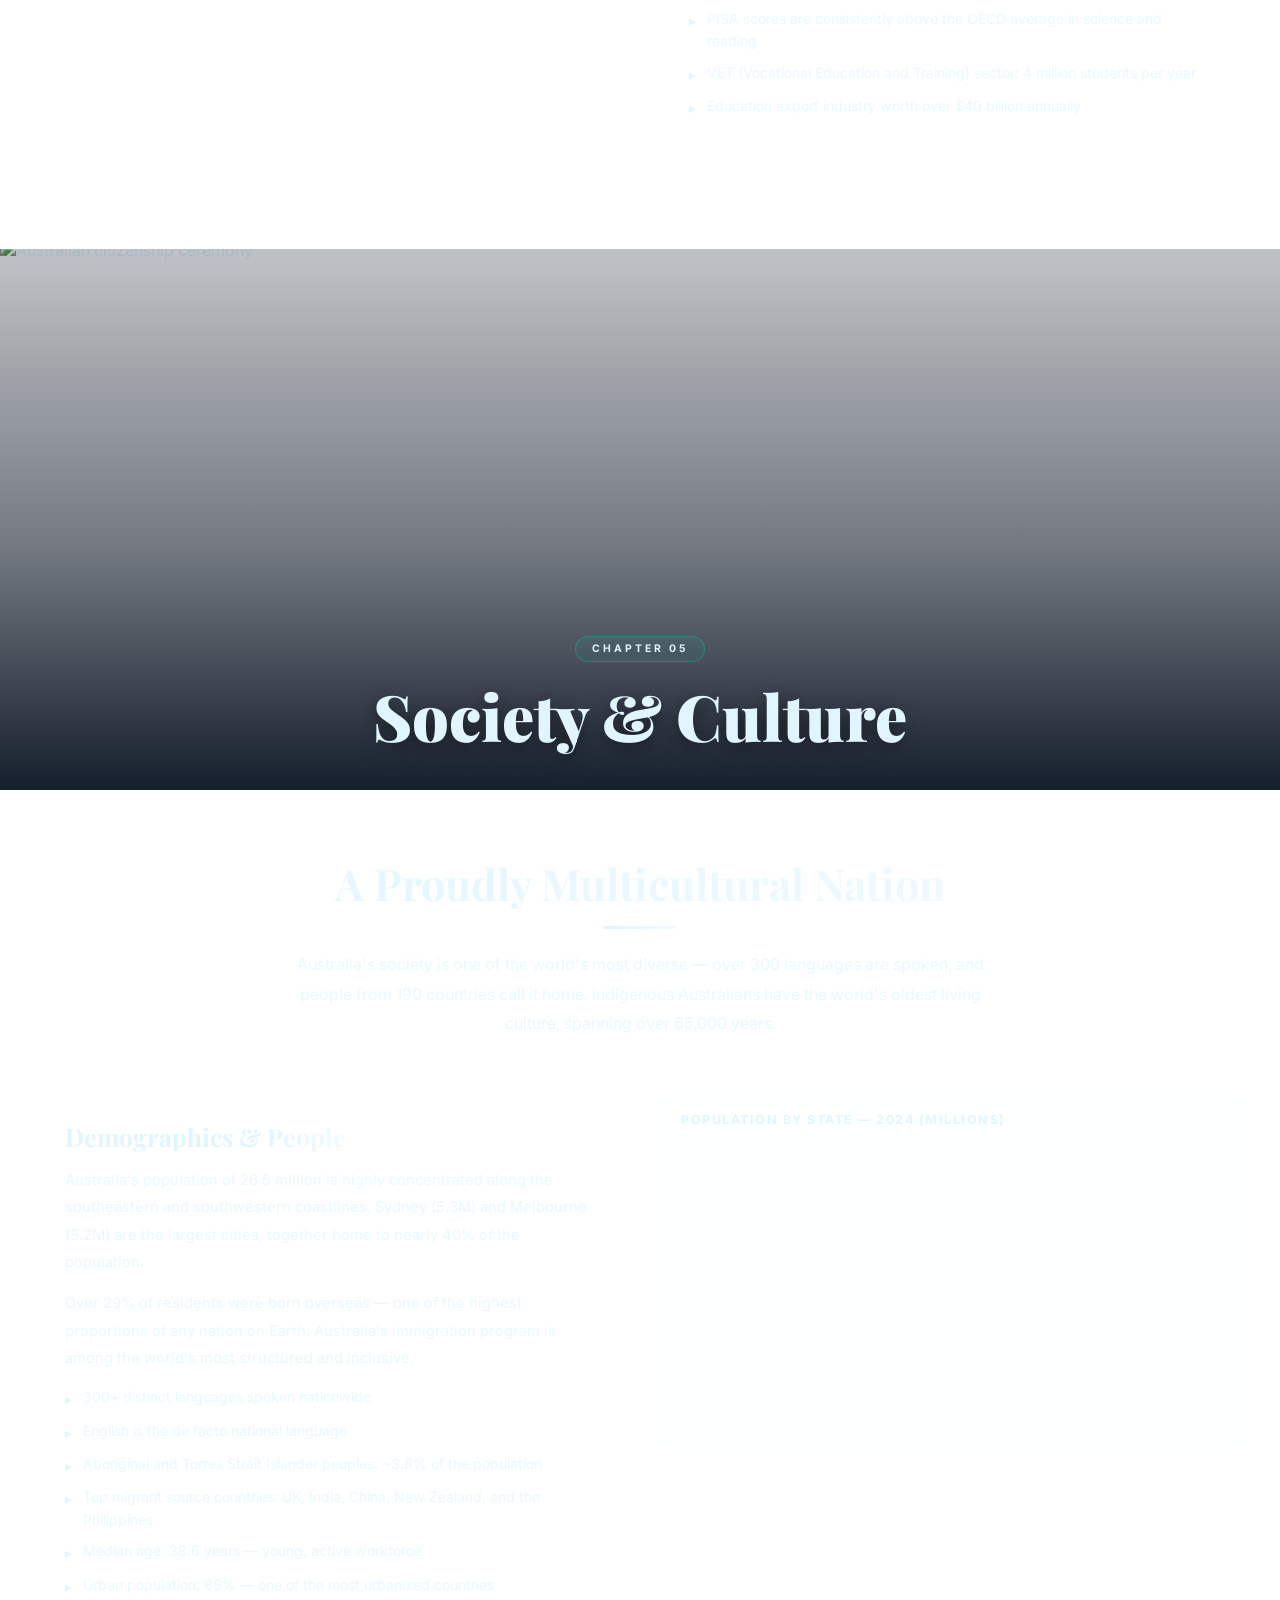
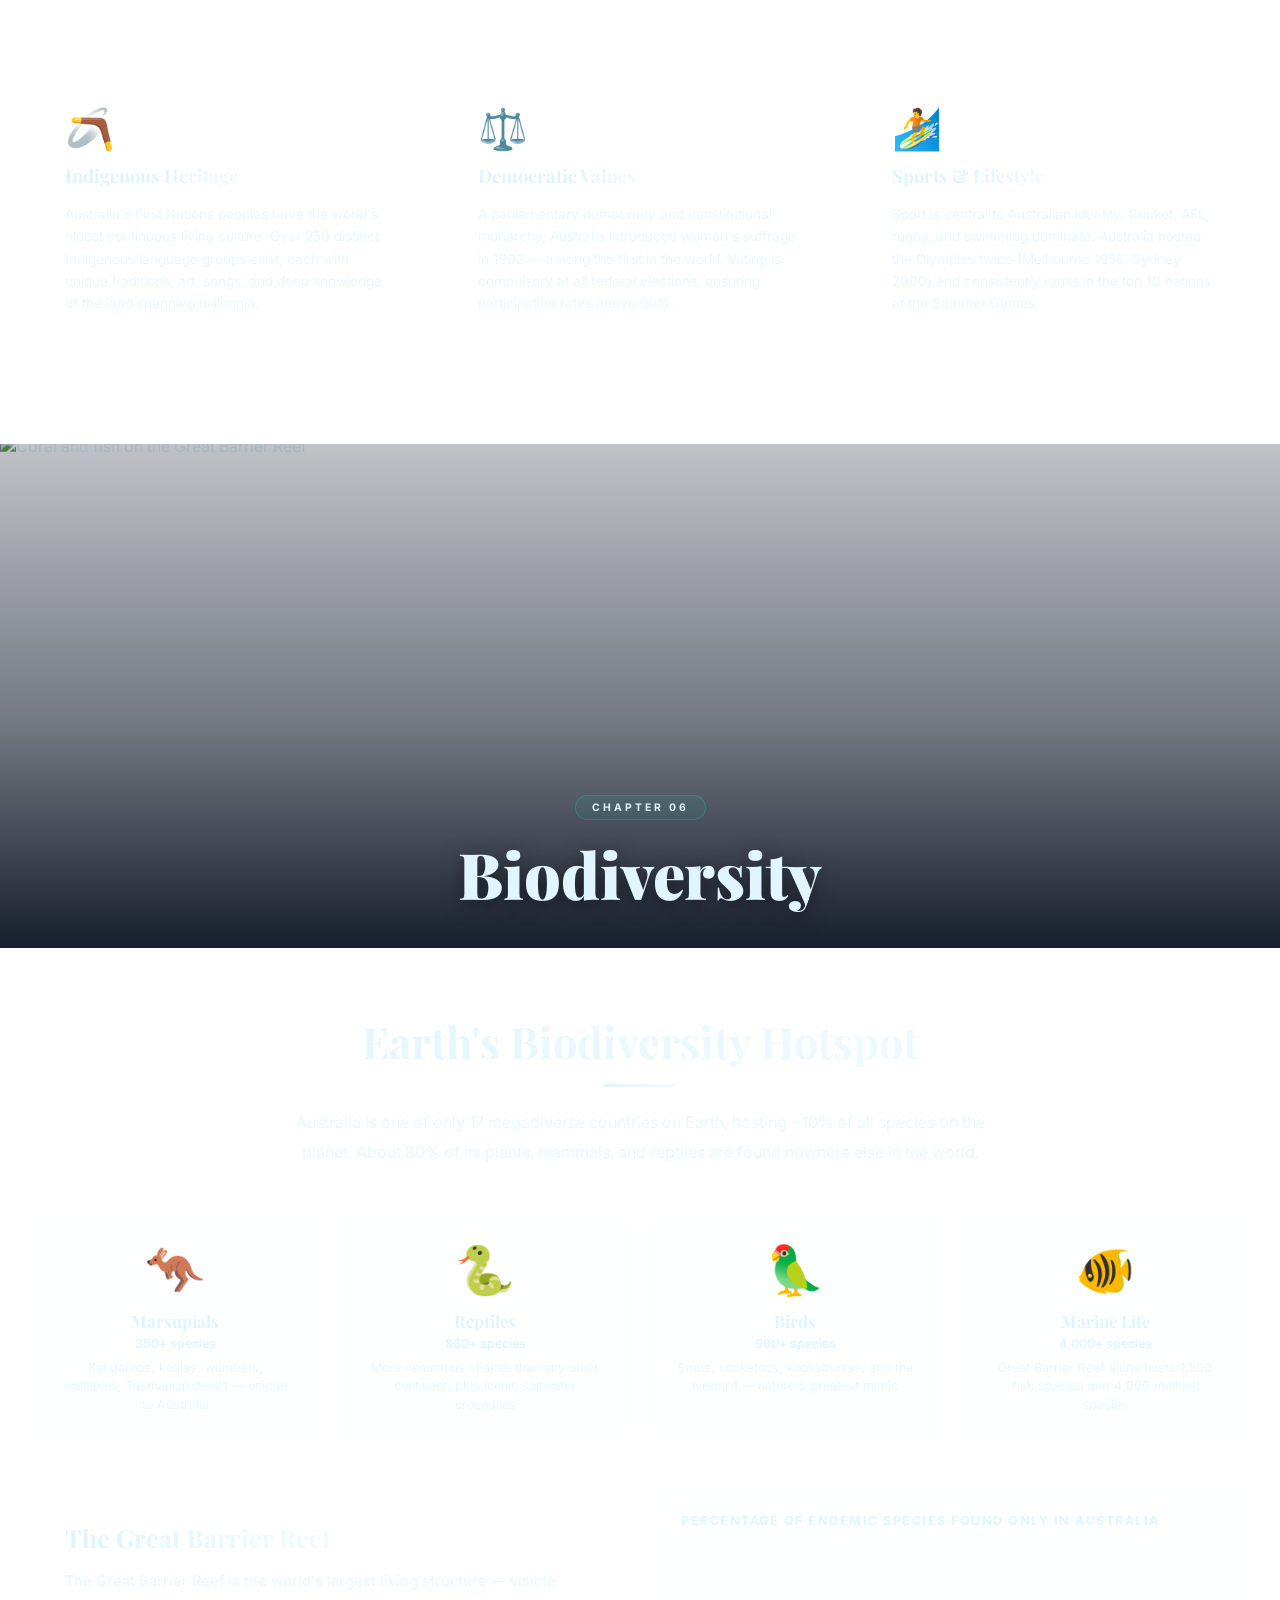
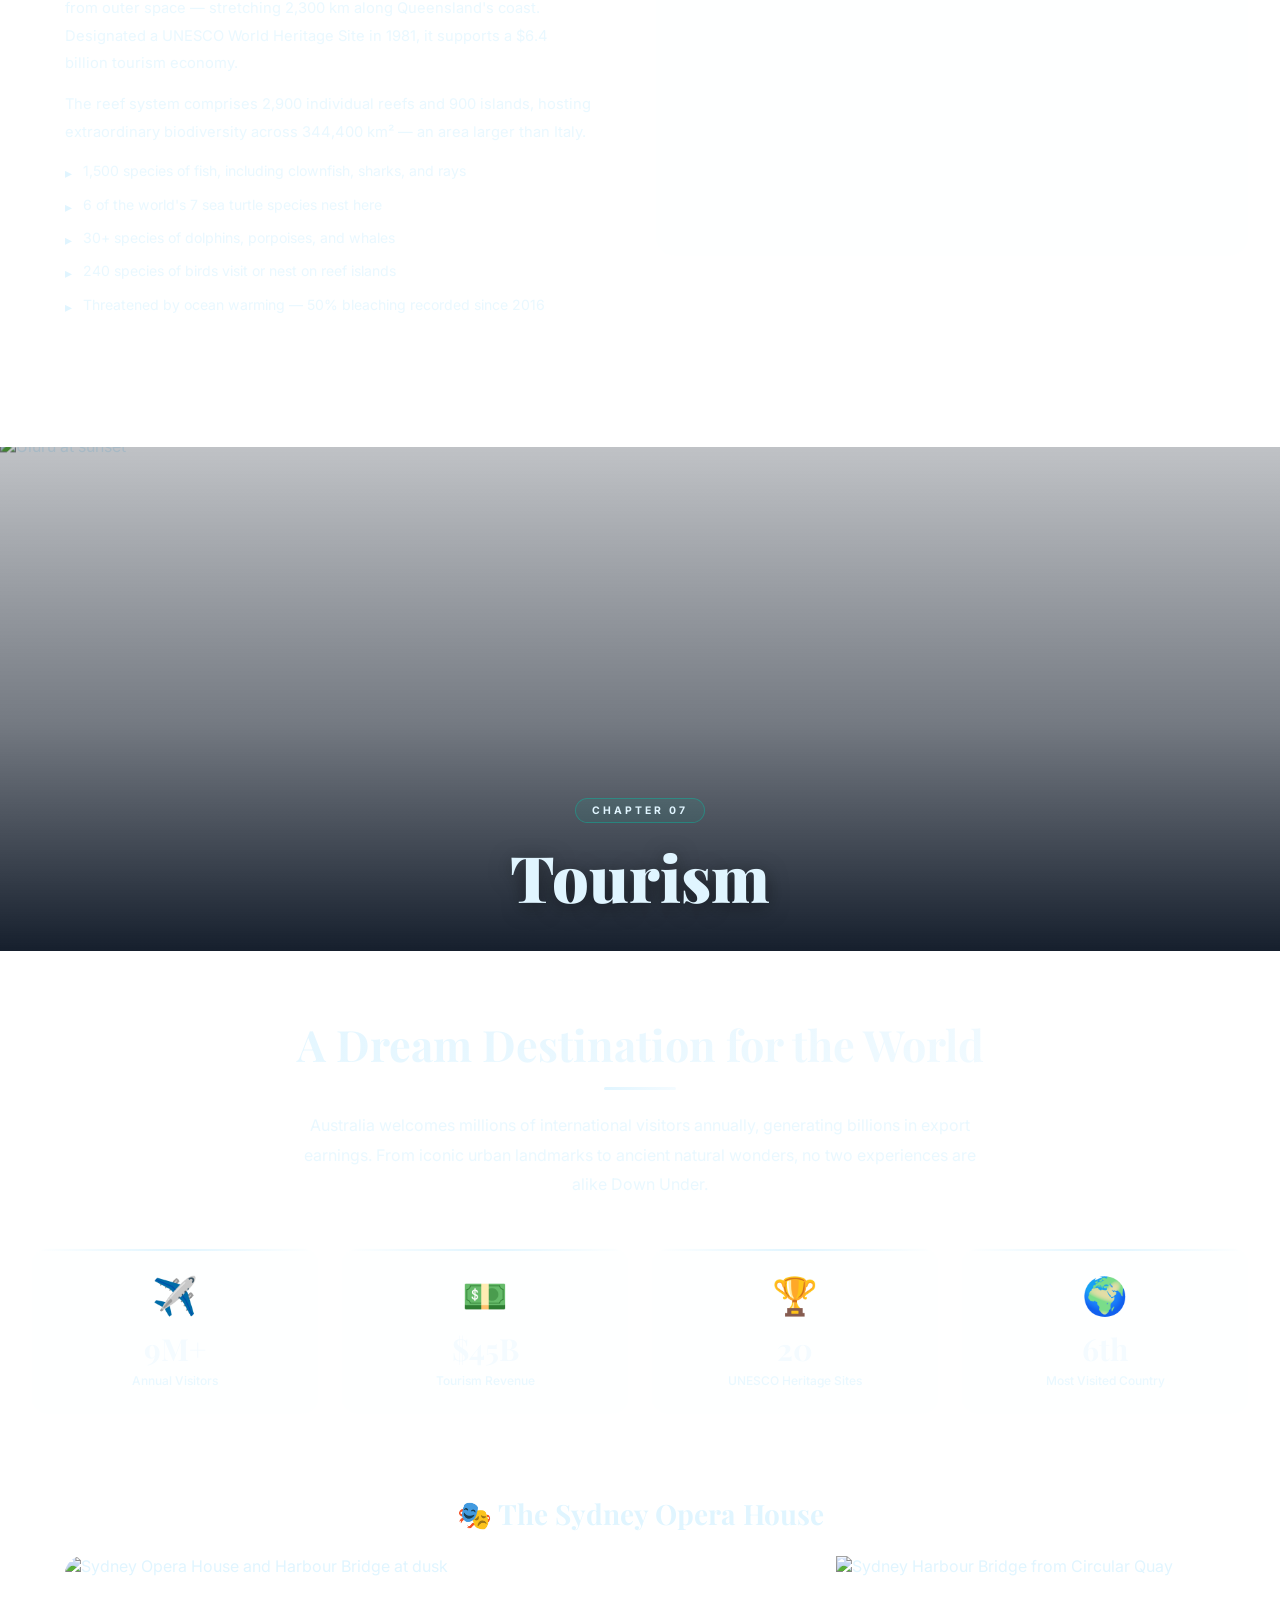
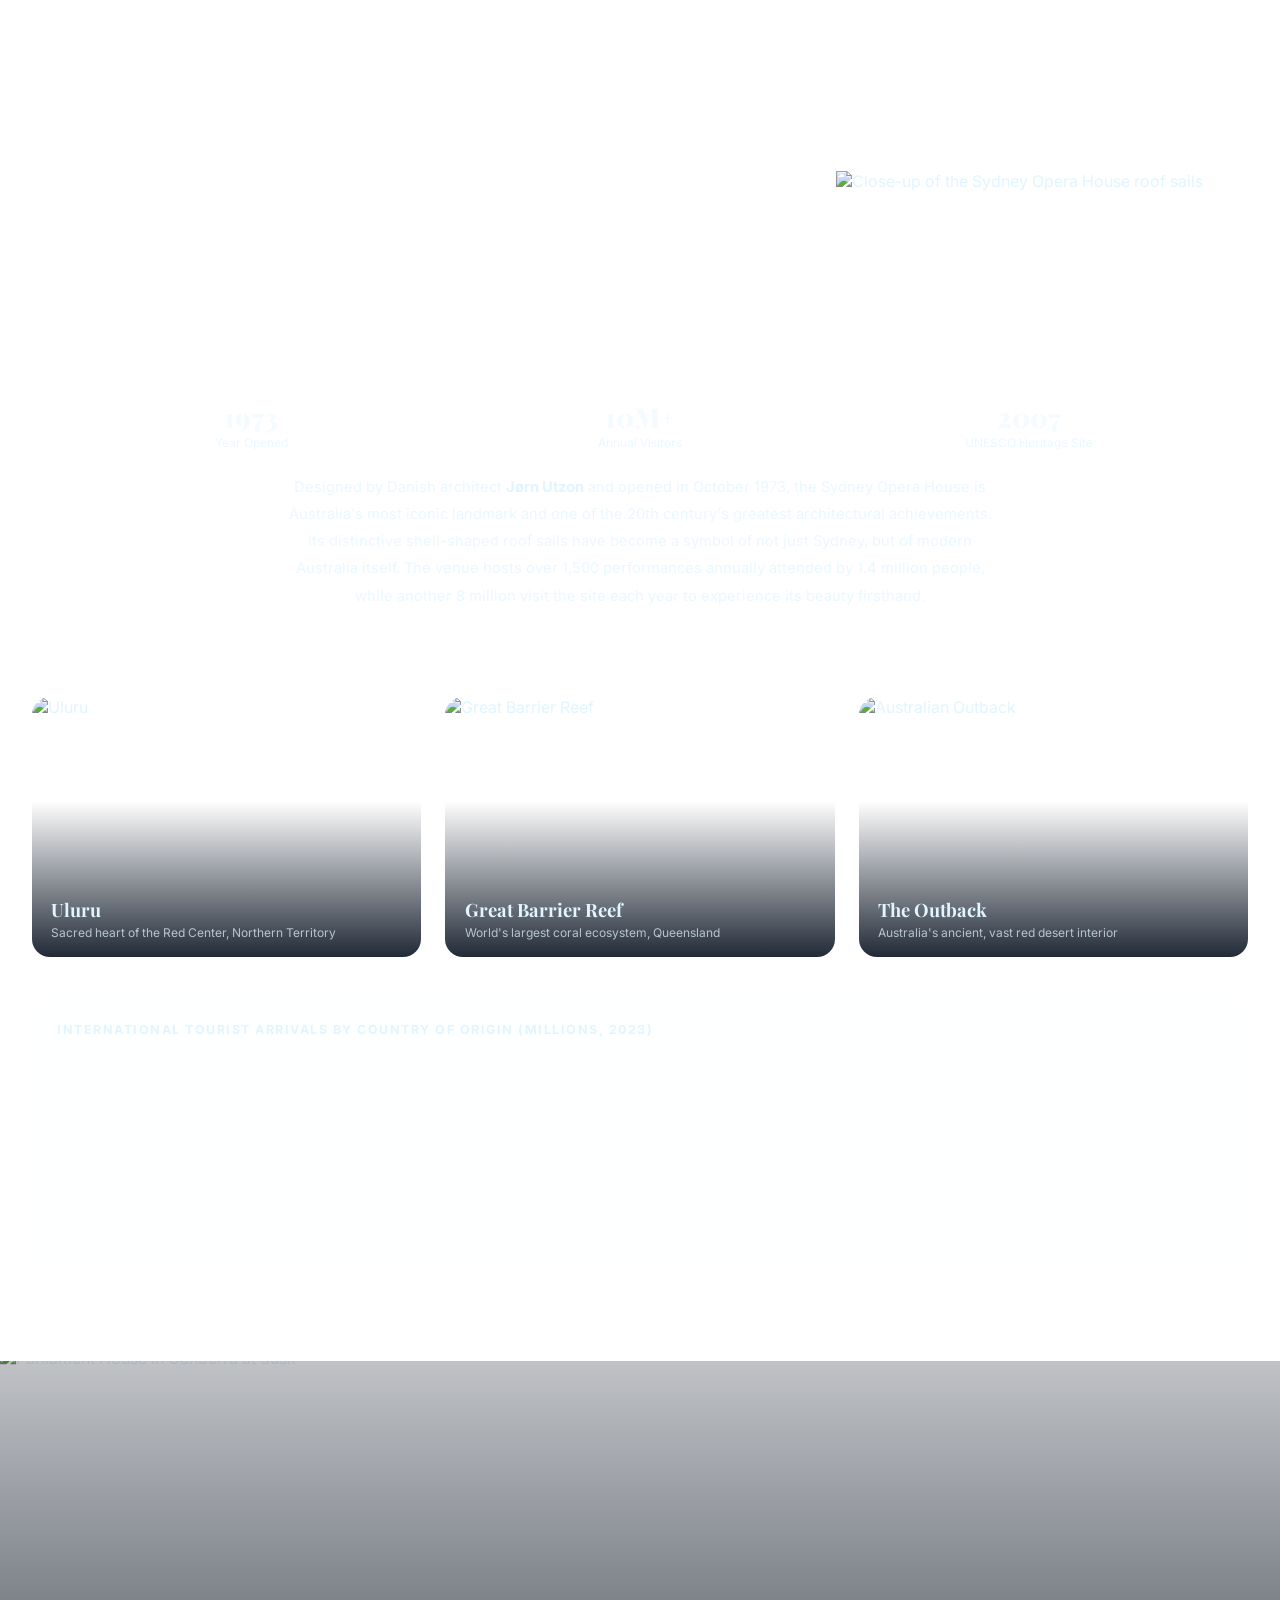
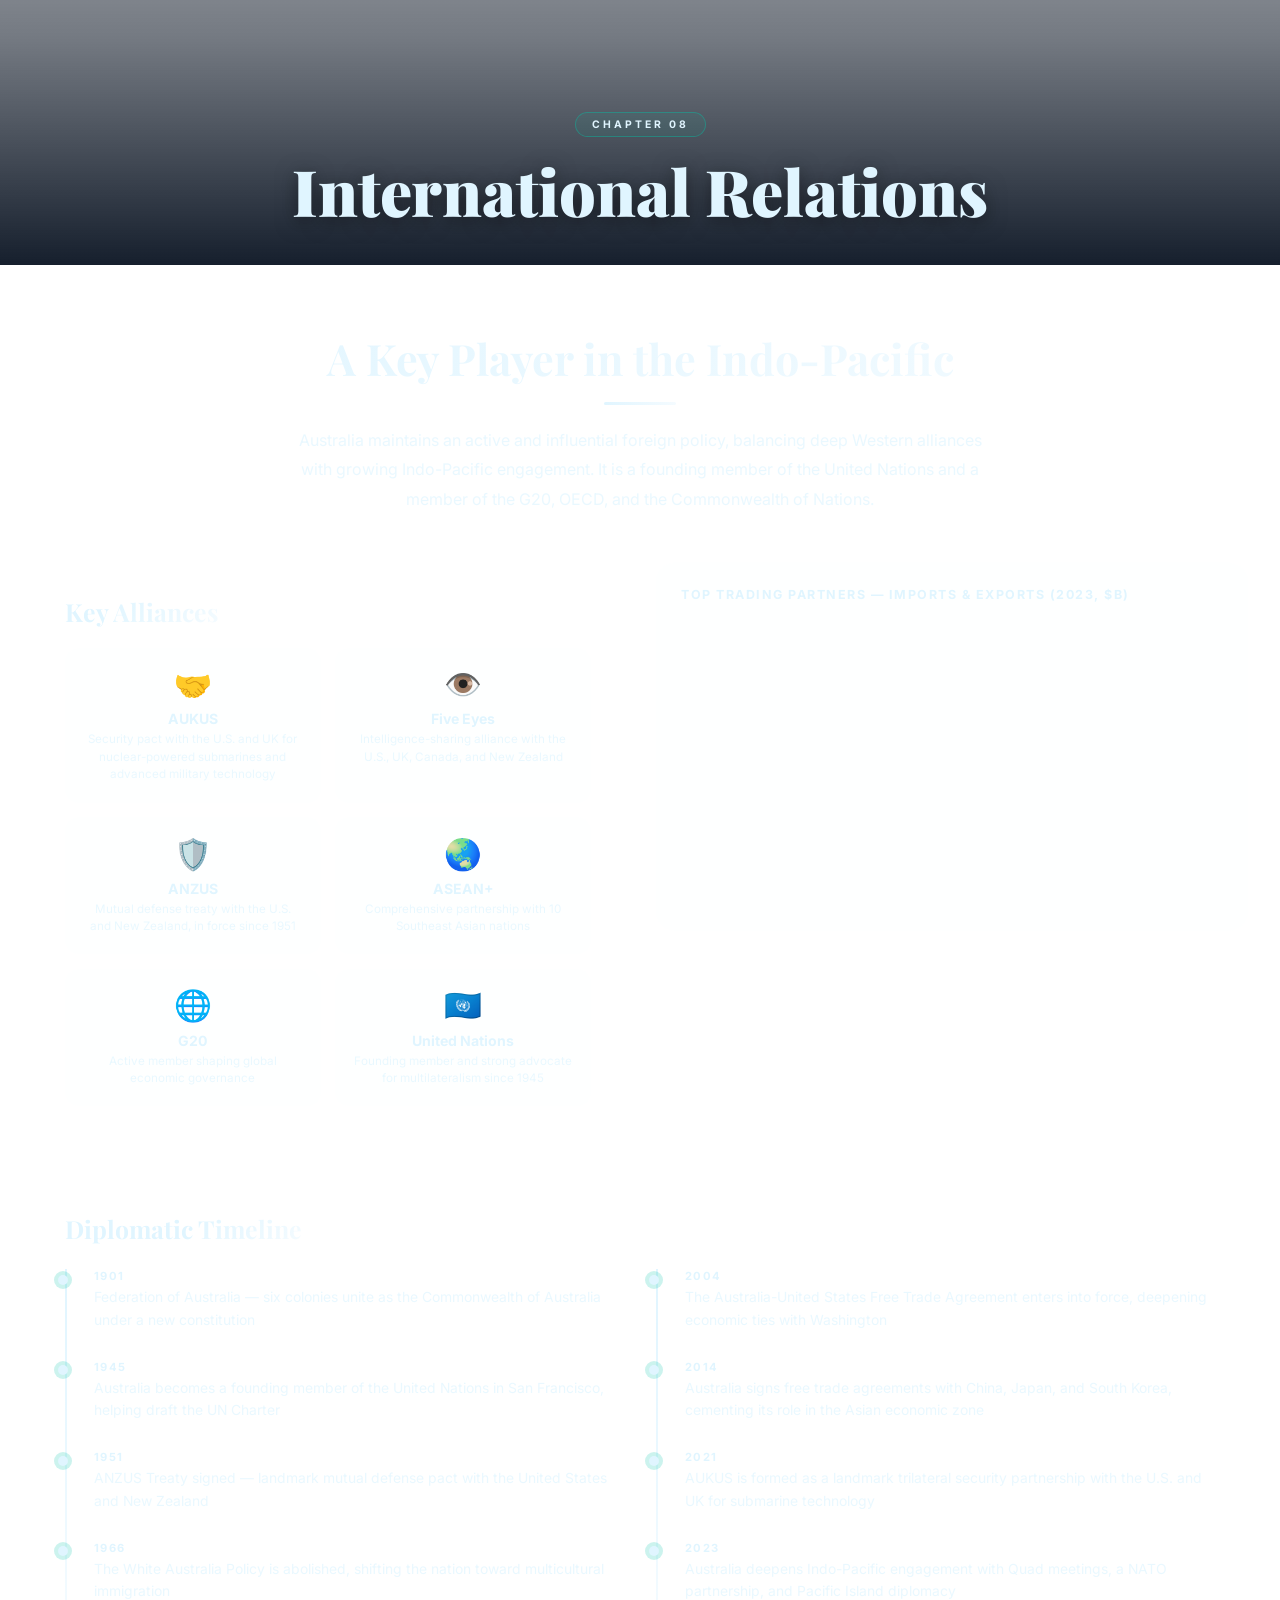
==== commit e603048c: "style: improve responsive layout and image aspect ratios across pages" ====
--- a/index.html
+++ b/index.html
@@ -81,6 +81,7 @@
       color: var(--muted); text-decoration:none; font-size:.72rem;
       font-weight:600; text-transform:uppercase; letter-spacing:.9px;
       padding:.45rem .65rem; border-radius:6px; transition:all .25s;
+      white-space:nowrap;
     }
     .nav-links a:hover, .nav-links a.active {
       color: var(--aqua-light); background: rgba(0,196,168,.12);
@@ -97,6 +98,7 @@
       display:none; position:fixed; top:68px; left:0; right:0;
       background: rgba(7,21,38,.97); backdrop-filter:blur(24px);
       padding:1rem 1.5rem; z-index:998;
+      max-height:calc(100vh - 68px); overflow-y:auto;
       border-bottom: 1px solid rgba(255,255,255,.08);
     }
     .mobile-menu.open { display:block; }
@@ -246,6 +248,9 @@
       object-position:center 50%;
       will-change:transform; transition:none;
     }
+    #society { scroll-margin-top:68px; }
+    #img-soc { height:max(56vh, calc(29vw + 170px)); }
+    #img-soc img { object-position:center top; }
     .sec-img-overlay {
       position:absolute; inset:0;
       background: linear-gradient(to bottom, rgba(2,12,27,.25) 0%, rgba(2,12,27,.55) 55%, rgba(2,12,27,.92) 100%);
@@ -478,14 +483,19 @@
     @keyframes fadeIn { from{opacity:0;} to{opacity:1;} }
 
     /* RESPONSIVE */
+    @media(max-width:1400px) {
+      .nav-links a{font-size:.68rem;letter-spacing:.4px;padding:.45rem .45rem;}
+    }
+    @media(max-width:1180px) {
+      .nav-links{display:none;}
+      .hamburger{display:flex;}
+    }
     @media(max-width:1024px) {
       .g4{grid-template-columns:repeat(2,1fr);}
       .g3{grid-template-columns:repeat(2,1fr);}
       .explore-grid{grid-template-columns:repeat(2,1fr);}
     }
     @media(max-width:768px) {
-      .nav-links{display:none;}
-      .hamburger{display:flex;}
       .g2,.g3{grid-template-columns:1fr;}
       .g4{grid-template-columns:repeat(2,1fr);}
       .explore-grid{grid-template-columns:1fr;}
@@ -519,6 +529,9 @@
         <li><a href="#biodiversity">Biodiversity</a></li>
         <li><a href="#tourism">Tourism</a></li>
         <li><a href="#relations">Relations</a></li>
+        <li><a href="history.html">History</a></li>
+        <li><a href="pop-culture.html">Pop Culture</a></li>
+        <li><a href="kangaroos.html">Australia's Symbol</a></li>
       </ul>
       <button class="hamburger" id="hbtn" aria-label="Menu" onclick="toggleMenu()">
         <span></span><span></span><span></span>
@@ -535,6 +548,9 @@
       <li><a href="#biodiversity" onclick="closeMenu()">Biodiversity</a></li>
       <li><a href="#tourism" onclick="closeMenu()">Tourism</a></li>
       <li><a href="#relations" onclick="closeMenu()">Int'l Relations</a></li>
+      <li><a href="history.html" onclick="closeMenu()">History</a></li>
+      <li><a href="pop-culture.html" onclick="closeMenu()">Pop Culture</a></li>
+      <li><a href="kangaroos.html" onclick="closeMenu()">Australia's Symbol</a></li>
     </ul>
   </div>
 
